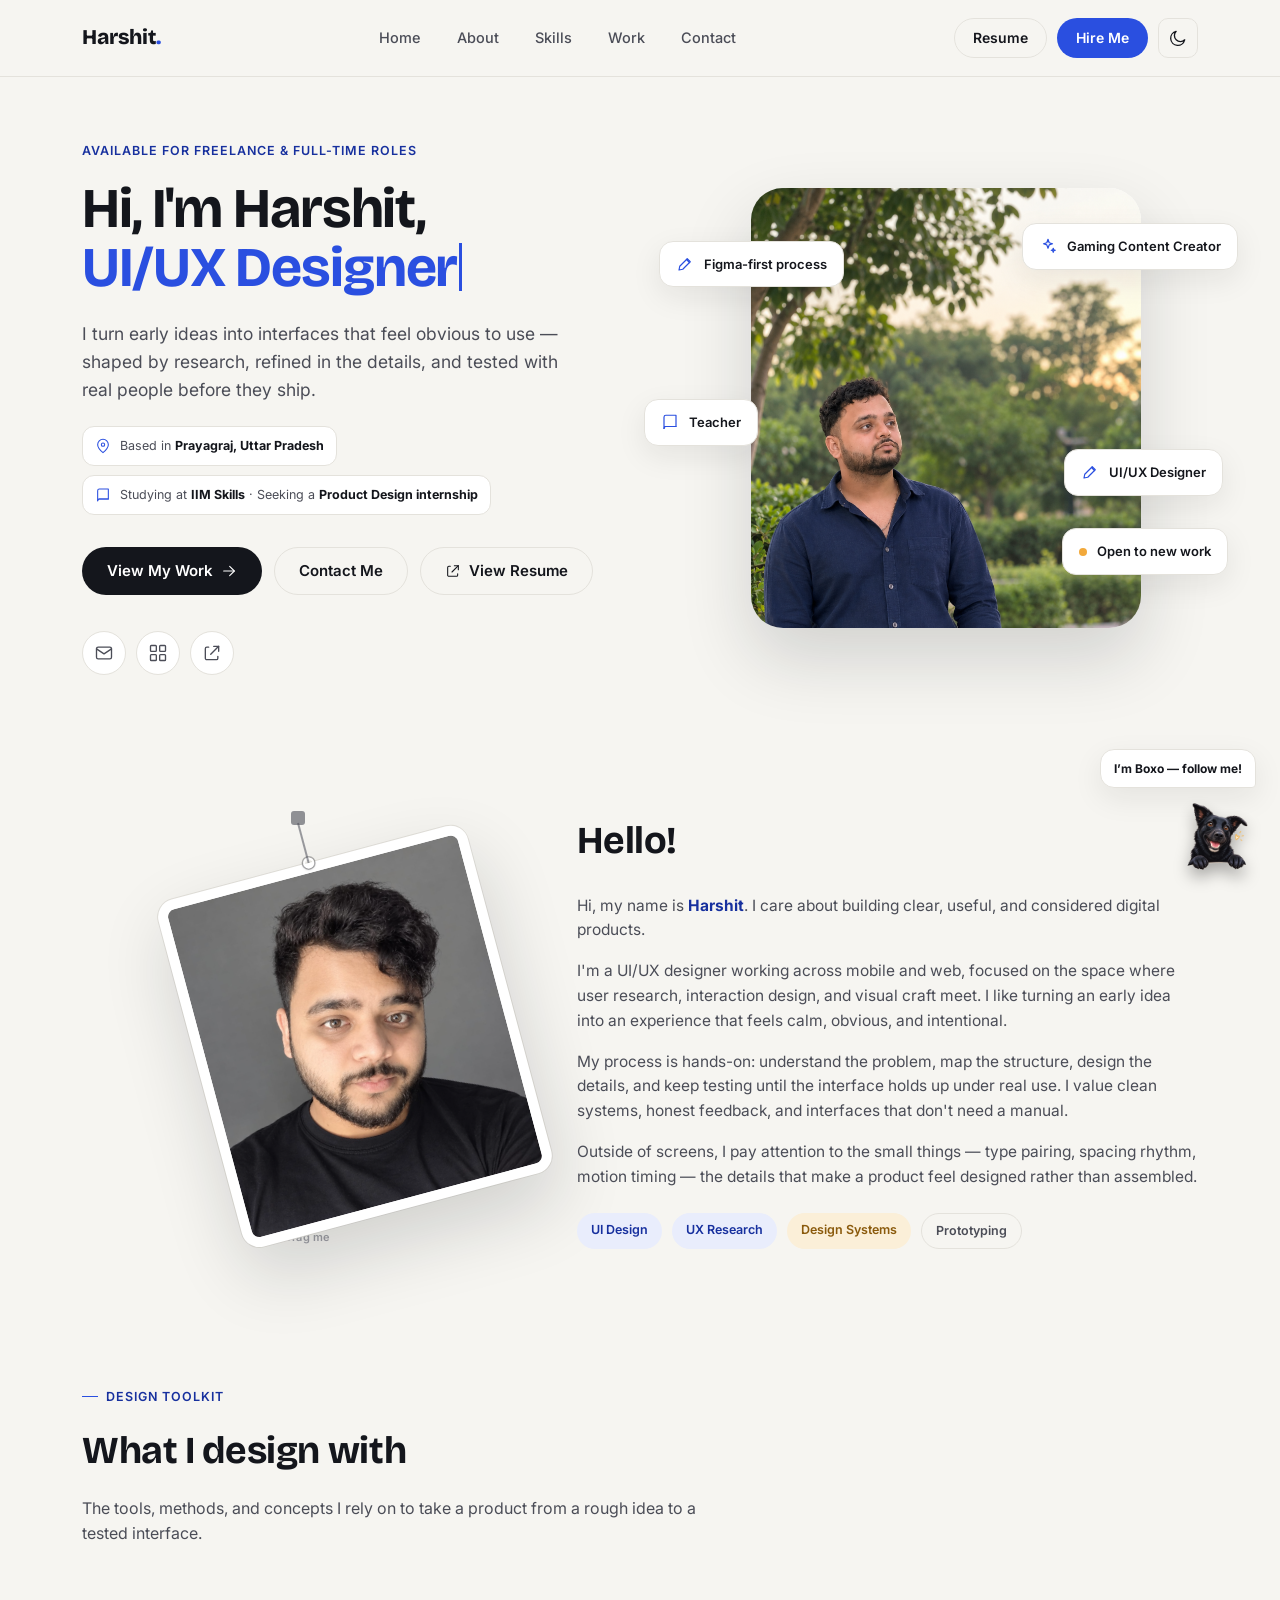
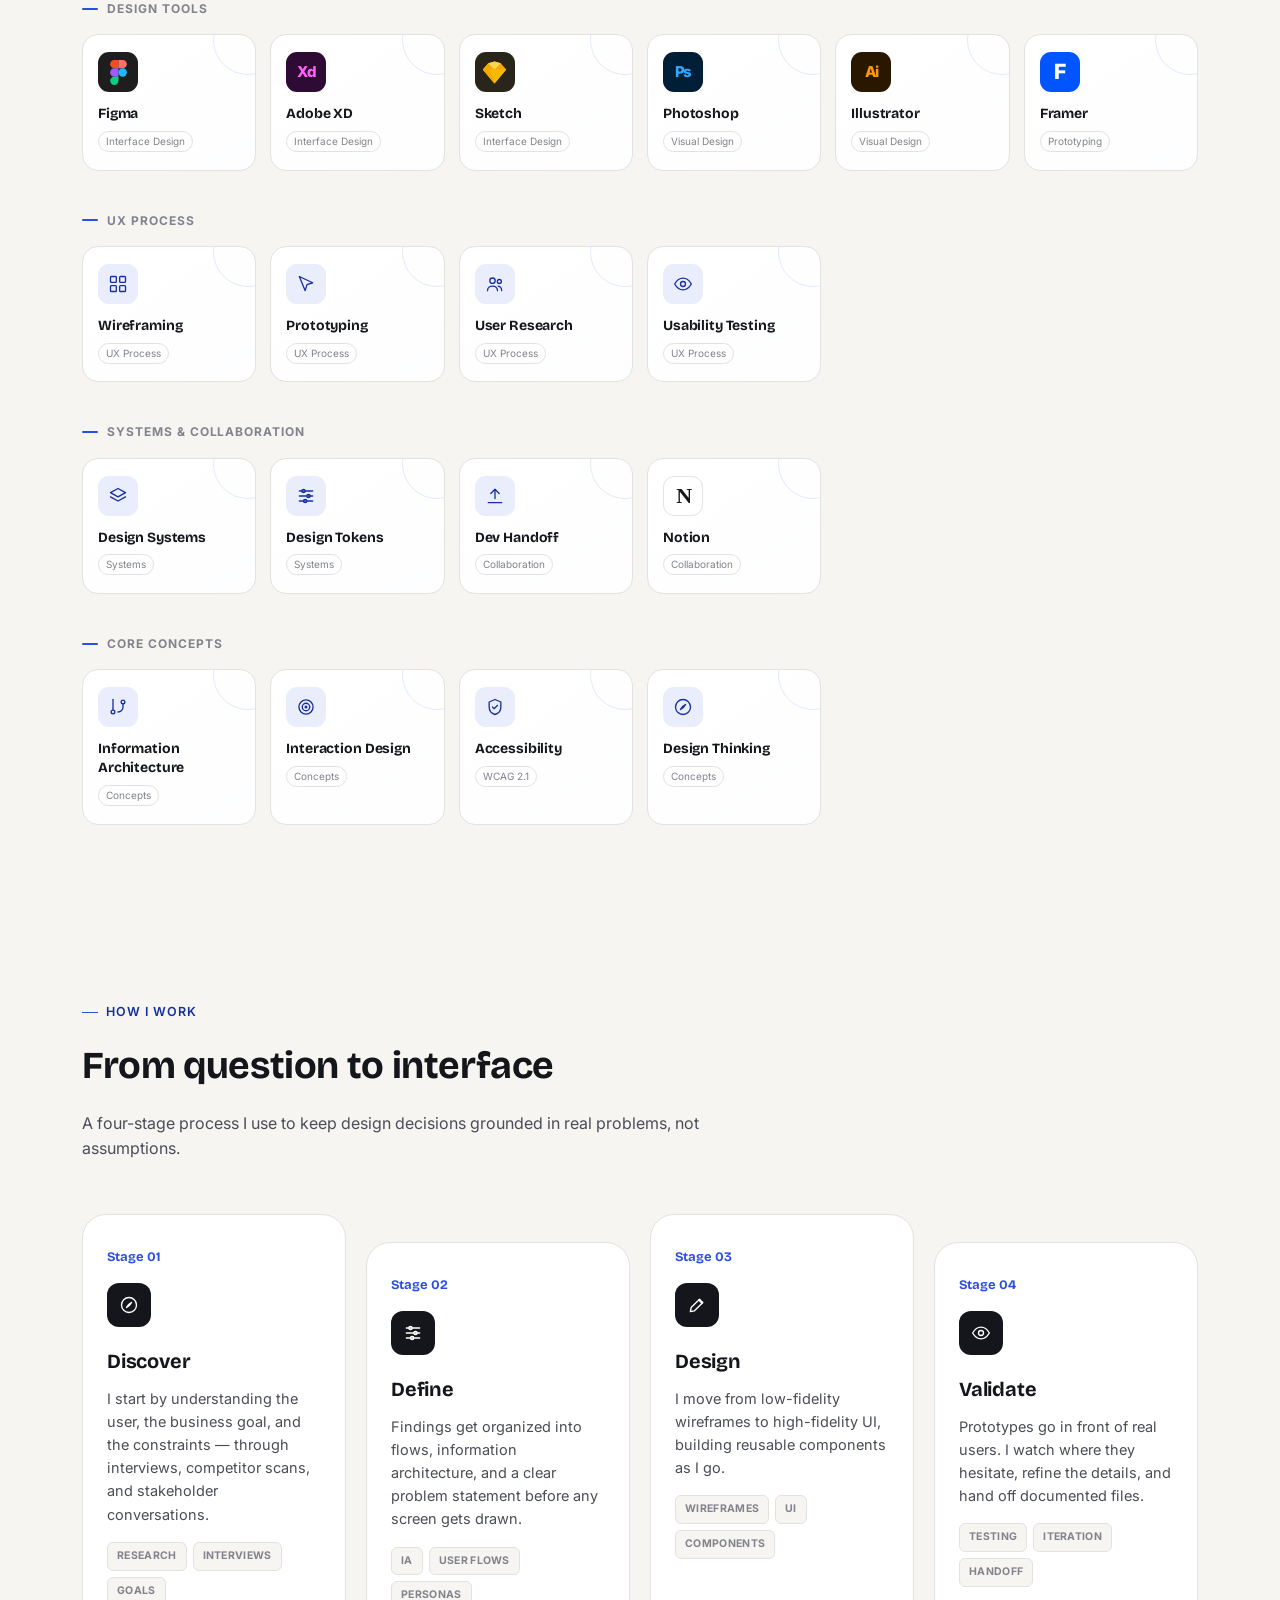
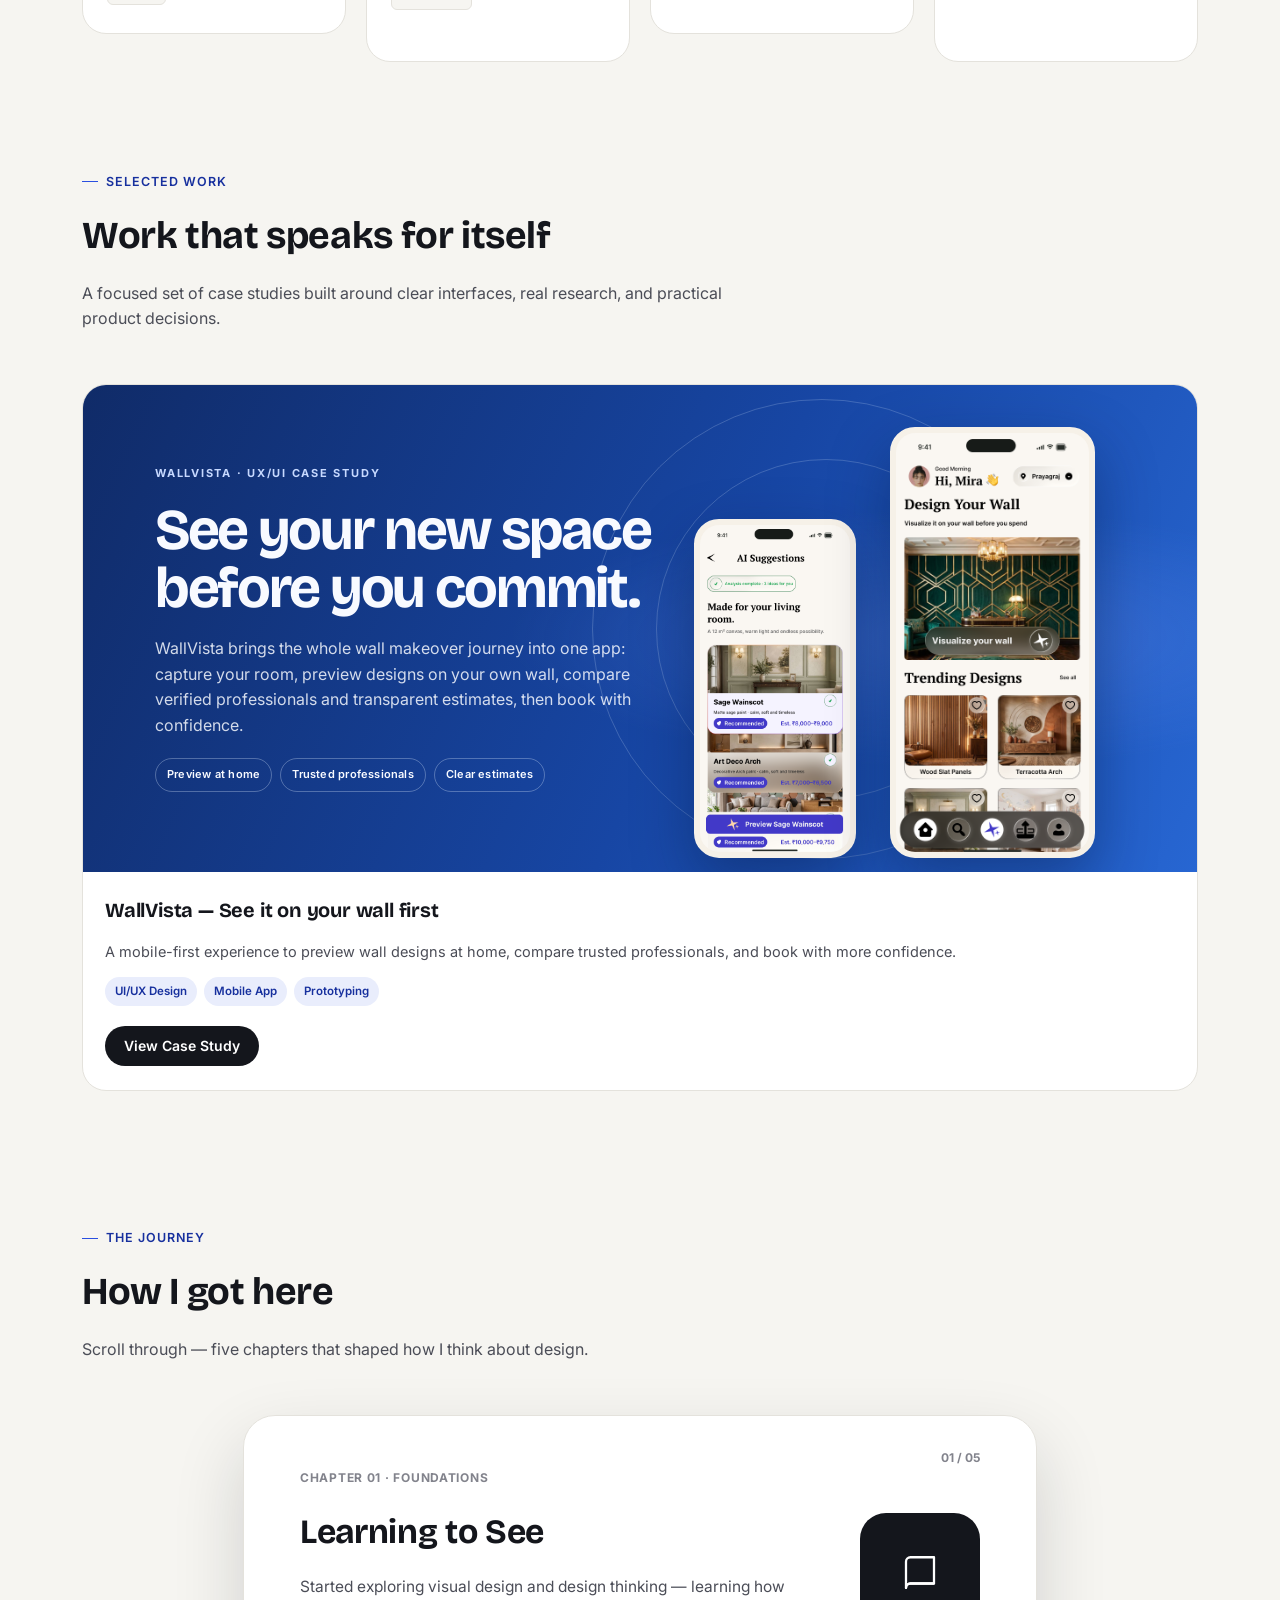
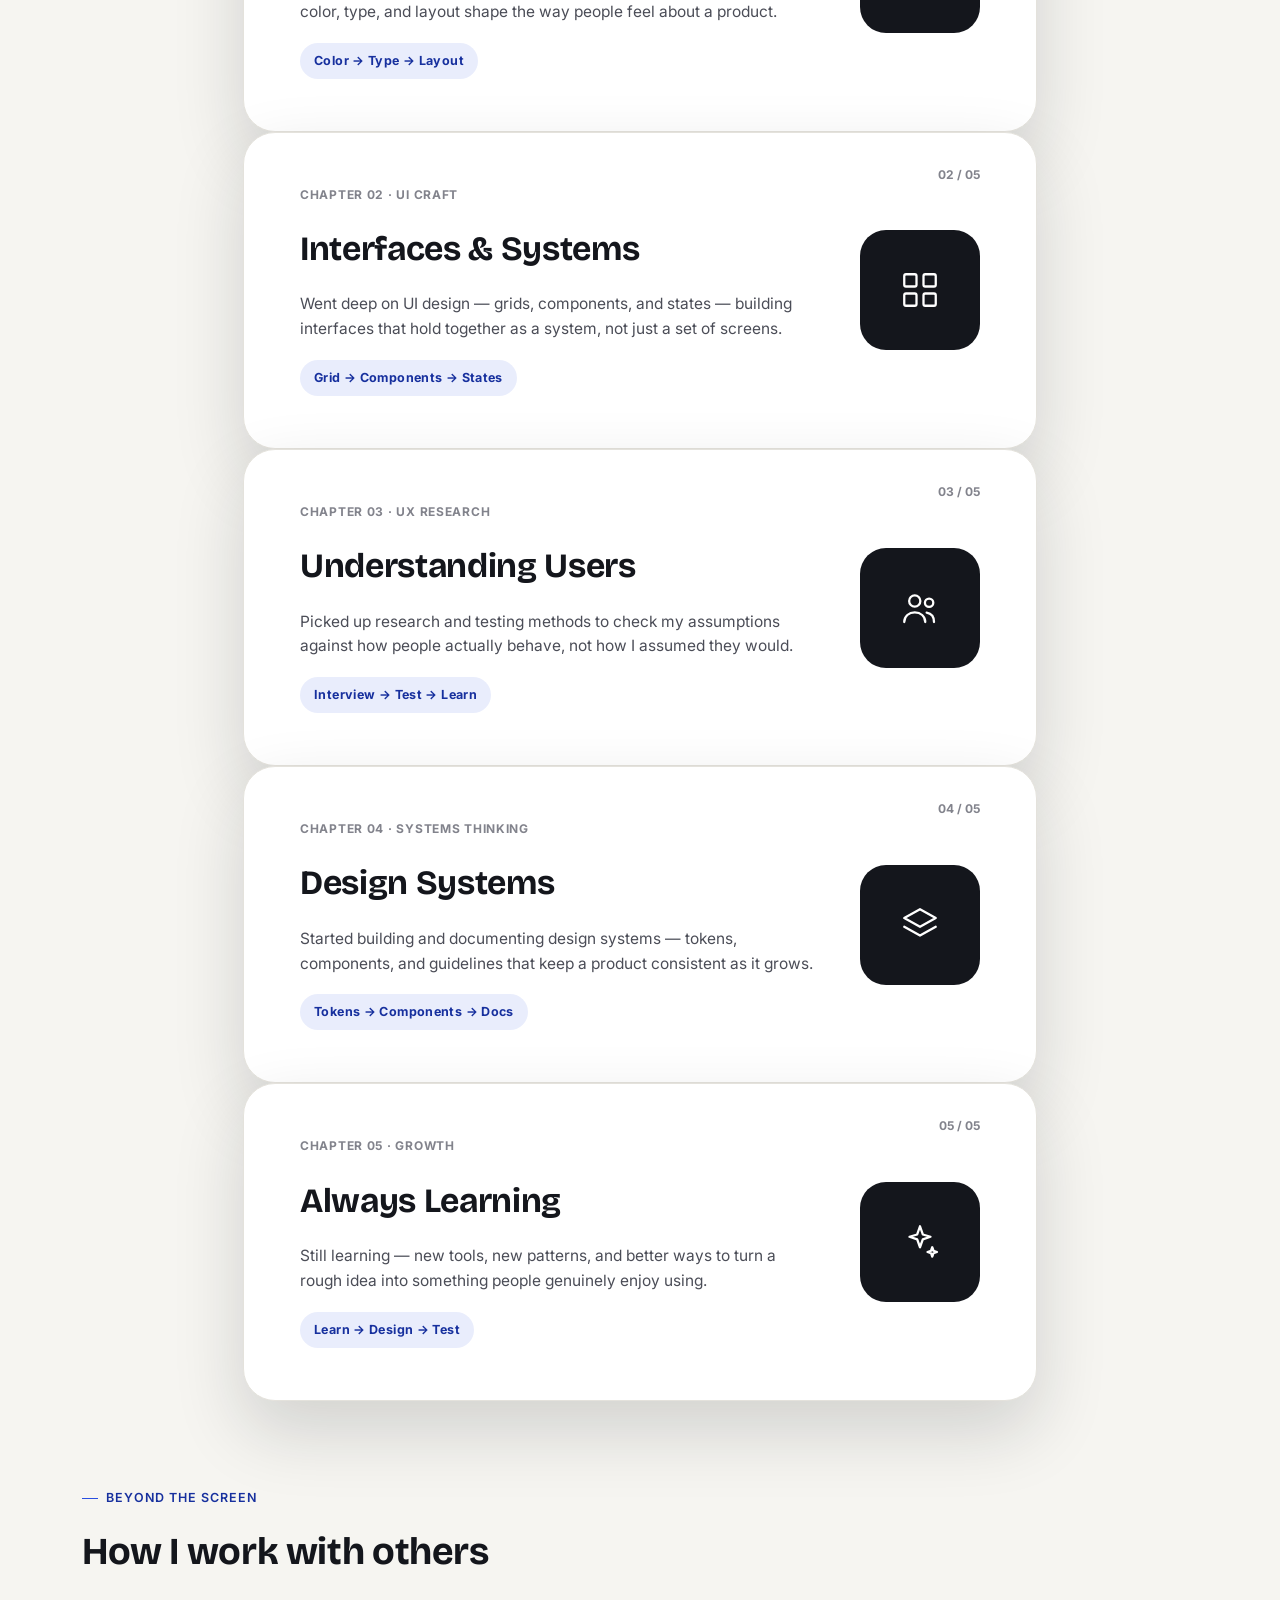
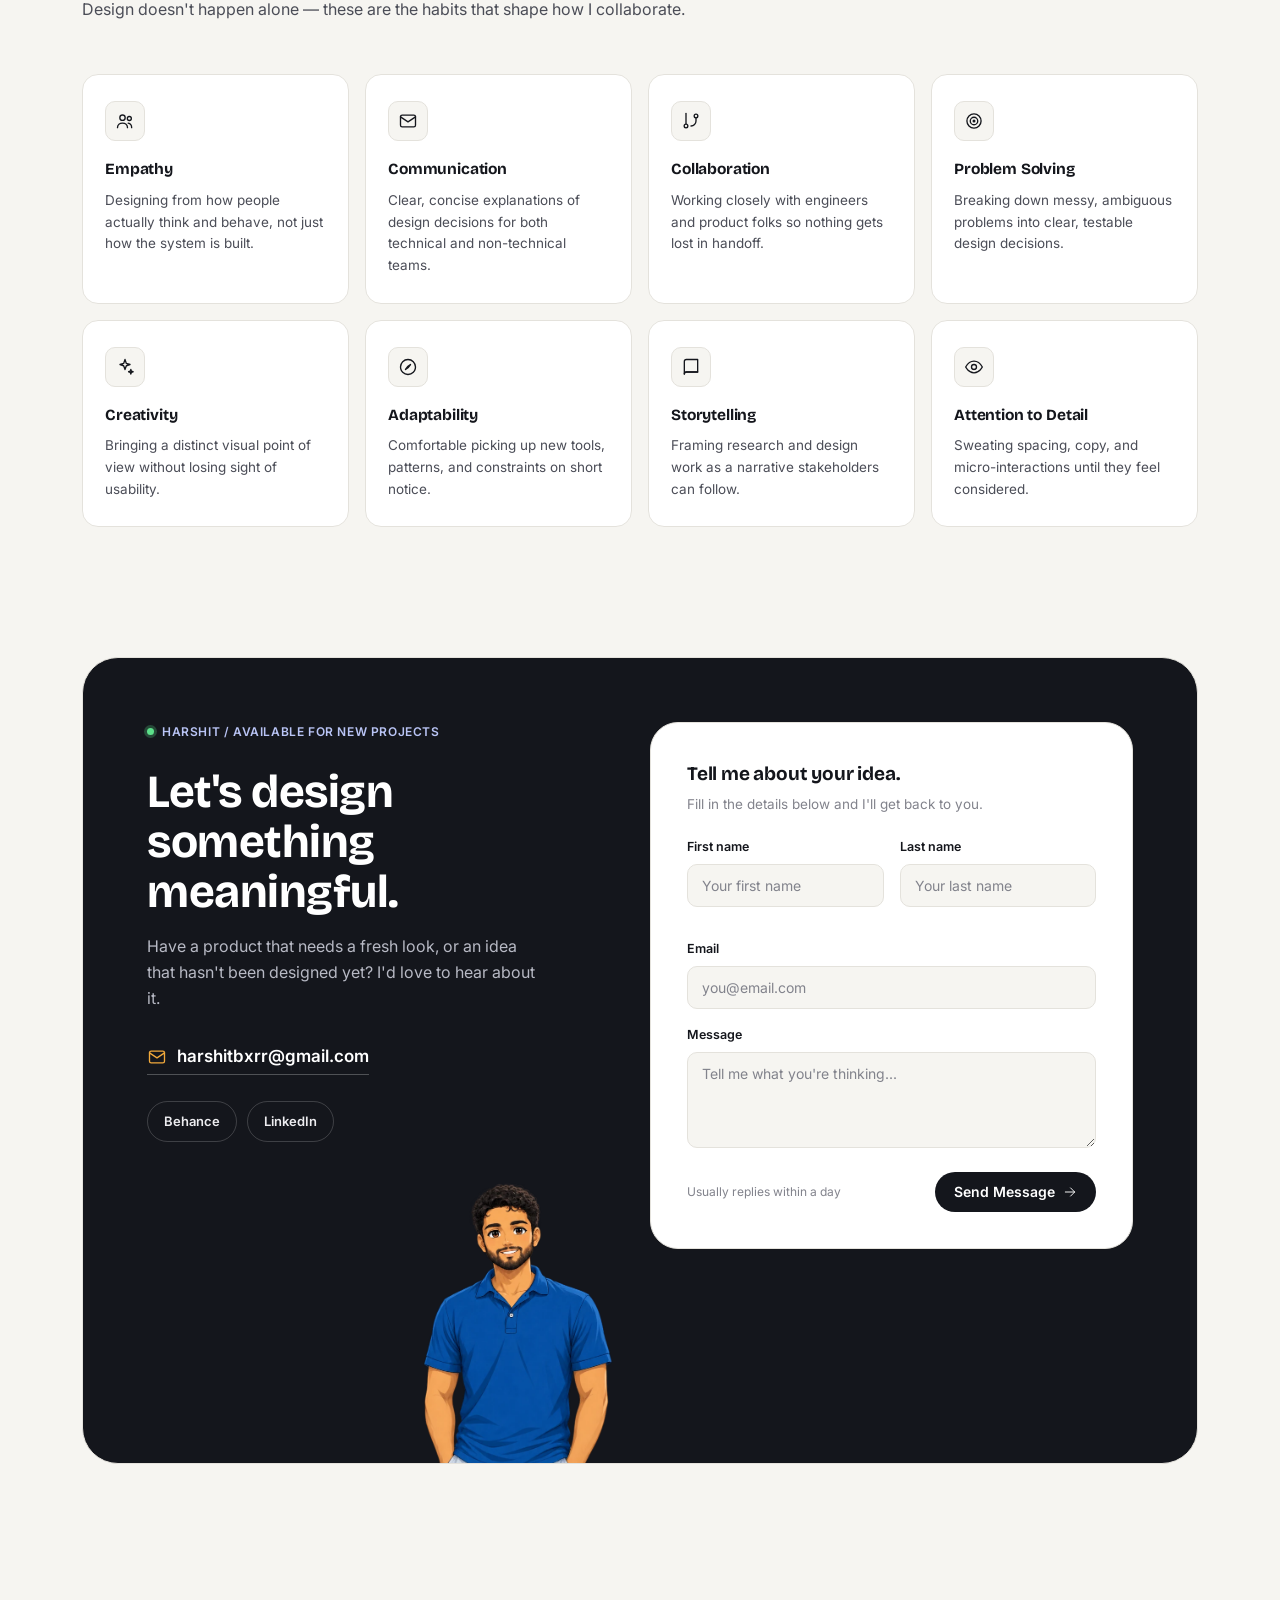
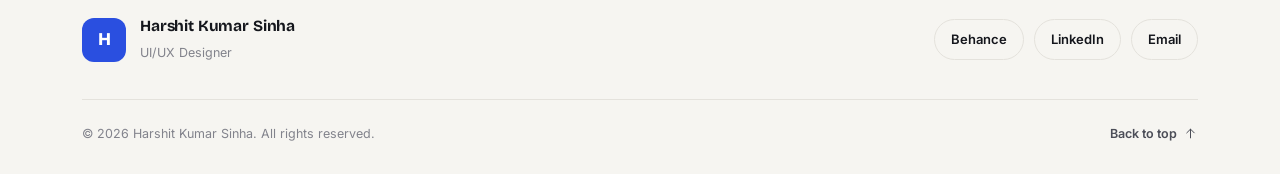
==== index.html @ d827d683 "Remove portfolio 2026 meta bar from hero section" ====
<!DOCTYPE html>
<html lang="en">
<head>
<meta charset="UTF-8">
<meta name="viewport" content="width=device-width, initial-scale=1.0">
<title>Harshit Kumar Sinha — UI/UX Designer</title>
<meta name="description" content="Portfolio of Harshit Kumar Sinha, UI/UX Designer — product design, design systems, and research-driven interfaces.">
<link rel="icon" href="data:image/svg+xml,%3Csvg xmlns='http://www.w3.org/2000/svg' viewBox='0 0 32 32'%3E%3Crect width='32' height='32' rx='8' fill='%232A4FE0'/%3E%3Ctext x='16' y='22' font-family='Arial' font-size='18' font-weight='700' fill='white' text-anchor='middle'%3EH%3C/text%3E%3C/svg%3E">
<link rel="preconnect" href="https://fonts.googleapis.com">
<link rel="preconnect" href="https://fonts.gstatic.com" crossorigin>
<link href="https://fonts.googleapis.com/css2?family=Bricolage+Grotesque:opsz,wght@12..96,400;12..96,500;12..96,600;12..96,700;12..96,800&family=Inter:wght@400;500;600;700&display=swap" rel="stylesheet">
<style>
  :root{
    --ink:#14161C;
    --ink-soft:#4B4D57;
    --muted:#82838C;
    --paper:#F6F5F1;
    --surface:#FFFFFF;
    --line:#E4E2DC;
    --accent:#2A4FE0;
    --accent-deep:#17309E;
    --accent-text:#17309E;
    --accent-soft:#E9EDFC;
    --warm:#F2A93B;
    --warm-soft:#FBEFD8;
    --warm-text:#8A5A0C;
    --onyx:#14161C;
    --onyx-contrast:#FFFFFF;
    --panel-fixed:#14161C;
    --nav-bg:rgba(246,245,241,.86);
    --r-sm:10px;
    --r-md:16px;
    --r-lg:24px;
    --r-xl:32px;
    --shadow-sm:0 1px 2px rgba(20,22,28,.05), 0 1px 1px rgba(20,22,28,.04);
    --shadow-md:0 10px 30px rgba(20,22,28,.08);
    --shadow-lg:0 30px 70px rgba(20,22,28,.16);
    --maxw:1180px;
    --ease:cubic-bezier(.22,.8,.32,1);
    color-scheme:light;
  }

  html[data-theme="dark"]{
    --ink:#F1F1F4;
    --ink-soft:#C6C7D1;
    --muted:#93949E;
    --paper:#0F1013;
    --surface:#1B1C22;
    --line:#2C2D35;
    --accent:#4E72F0;
    --accent-deep:#3350C8;
    --accent-text:#9FB2FF;
    --accent-soft:#1C2340;
    --warm:#F5B94A;
    --warm-soft:#332711;
    --warm-text:#F2C77E;
    --onyx:#F1F1F4;
    --onyx-contrast:#14161C;
    --nav-bg:rgba(15,16,19,.82);
    --shadow-sm:0 1px 2px rgba(0,0,0,.4);
    --shadow-md:0 10px 30px rgba(0,0,0,.45);
    --shadow-lg:0 30px 70px rgba(0,0,0,.55);
    color-scheme:dark;
  }
  html{ transition:background .3s ease; }
  body{ transition:background .3s ease, color .3s ease; }

  *,*::before,*::after{ box-sizing:border-box; }
  html{ scroll-behavior:smooth; }
  body{
    margin:0;
    background:var(--paper);
    color:var(--ink);
    font-family:'Inter',-apple-system,BlinkMacSystemFont,sans-serif;
    font-size:16px;
    line-height:1.6;
    -webkit-font-smoothing:antialiased;
  }
  img{ max-width:100%; display:block; }
  a{ color:inherit; text-decoration:none; }
  ul{ margin:0; padding:0; list-style:none; }
  h1,h2,h3,h4{ margin:0; font-family:'Bricolage Grotesque',sans-serif; font-weight:700; letter-spacing:-0.01em; }
  p{ margin:0; }
  button{ font-family:inherit; cursor:pointer; }
  section{ position:relative; }
  .wrap{ max-width:var(--maxw); margin:0 auto; padding:0 32px; }

  :focus-visible{ outline:2.5px solid var(--accent); outline-offset:3px; border-radius:4px; }

  .icon{ width:20px; height:20px; stroke:currentColor; fill:none; stroke-width:1.6; stroke-linecap:round; stroke-linejoin:round; display:block; }

  /* ---------- reveal-on-scroll (single consistent motion language) ---------- */
  [data-reveal]{ opacity:0; transform:translateY(16px); transition:opacity .7s var(--ease), transform .7s var(--ease); }
  [data-reveal][style*="--reveal-delay"]{ transition-delay:var(--reveal-delay); }
  [data-reveal].is-visible{ opacity:1; transform:translateY(0); }
  @media (prefers-reduced-motion: reduce){
    html{ scroll-behavior:auto; }
    [data-reveal]{ opacity:1; transform:none; transition:none; }
    *{ animation-duration:0.001ms !important; transition-duration:0.001ms !important; }
  }

  /* ---------- buttons ---------- */
  .btn{
    display:inline-flex; align-items:center; justify-content:center; gap:8px;
    height:48px; padding:0 24px; border-radius:100px;
    font-weight:600; font-size:15px; border:1px solid transparent;
    transition:transform .25s var(--ease), box-shadow .25s var(--ease), background .25s var(--ease), border-color .25s var(--ease);
    white-space:nowrap;
  }
  .btn:active{ transform:scale(.97); }
  .btn-primary{ background:var(--onyx); color:var(--onyx-contrast); }
  .btn-primary:hover{ background:var(--accent-deep); color:#fff; box-shadow:var(--shadow-md); }
  .btn-accent{ background:var(--accent); color:#fff; }
  .btn-accent:hover{ background:var(--accent-deep); color:#fff; box-shadow:0 10px 24px rgba(42,79,224,.35); }
  .btn-ghost{ background:transparent; border-color:var(--line); color:var(--ink); }
  .btn-ghost:hover{ border-color:var(--ink); }
  .btn-sm{ height:40px; padding:0 18px; font-size:14px; }
  .btn-block{ width:100%; }

  .kicker{ display:inline-flex; align-items:center; gap:8px; font-size:12.5px; font-weight:600; letter-spacing:.08em; text-transform:uppercase; color:var(--accent-text); }
  .kicker::before{ content:""; width:16px; height:1px; background:var(--accent); }

  /* ================= THEME TOGGLE ================= */
  .theme-toggle{
    width:40px; height:40px; display:flex; align-items:center; justify-content:center;
    background:none; border:1px solid var(--line); border-radius:10px; color:var(--ink);
    transition:border-color .2s var(--ease), color .2s var(--ease), transform .3s var(--ease);
  }
  .theme-toggle:hover{ border-color:var(--accent); color:var(--accent); }
  .theme-toggle svg{ transition:transform .35s var(--ease); }
  .theme-toggle:active svg{ transform:rotate(20deg) scale(.9); }

  /* ================= NAV ================= */
  header.nav{
    position:sticky; top:0; z-index:100;
    background:var(--nav-bg); backdrop-filter:blur(10px);
    border-bottom:1px solid var(--line);
    transition:background .3s ease, border-color .3s ease;
  }
  .nav-inner{ max-width:var(--maxw); margin:0 auto; padding:0 32px; height:76px; display:flex; align-items:center; justify-content:space-between; }
  .logo{ font-family:'Bricolage Grotesque',sans-serif; font-weight:800; font-size:21px; }
  .logo span{ color:var(--accent); }
  .nav-links{ display:flex; align-items:center; gap:36px; }
  .nav-links a{ font-size:14.5px; font-weight:500; color:var(--ink-soft); transition:color .2s var(--ease); position:relative; }
  .nav-links a:hover{ color:var(--ink); }
  .nav-cta{ display:flex; align-items:center; gap:10px; }
  .nav-toggle{ display:none; width:40px; height:40px; align-items:center; justify-content:center; background:none; border:1px solid var(--line); border-radius:10px; color:var(--ink); }
  .mobile-panel{ display:none; }

  @media (max-width:860px){
    .nav-links{ display:none; }
    .nav-toggle{ display:flex; }
    .nav-cta .btn-ghost{ display:none; }
    .mobile-panel{
      display:block; position:fixed; inset:76px 0 0 0; background:var(--paper); z-index:99;
      transform:translateY(-8px); opacity:0; pointer-events:none; transition:all .25s var(--ease);
      overflow:auto;
    }
    .mobile-panel.open{ transform:translateY(0); opacity:1; pointer-events:auto; }
    .mobile-panel ul{ padding:24px 32px; display:flex; flex-direction:column; gap:4px; }
    .mobile-panel a{ display:block; padding:16px 4px; font-size:20px; font-weight:600; border-bottom:1px solid var(--line); }
  }
  @media (max-width:400px){
    .nav-cta{ gap:6px; }
    .nav-cta .btn-accent{ padding:0 14px; font-size:13px; }
  }

  /* ================= PRELOADER ================= */
  #preloader{
    position:fixed; inset:0; z-index:1000; background:var(--paper);
    display:flex; align-items:center; justify-content:center; flex-direction:column; gap:18px;
    transition:opacity .55s var(--ease), visibility .55s var(--ease);
  }
  #preloader.hide{ opacity:0; visibility:hidden; pointer-events:none; }
  .pre-kicker{ font-size:12px; font-weight:600; letter-spacing:.28em; text-transform:uppercase; color:var(--accent-text); display:flex; align-items:center; gap:12px; opacity:0; animation:preIn .5s var(--ease) .1s forwards; }
  .pre-kicker::before, .pre-kicker::after{ content:""; width:22px; height:1px; background:var(--line); }
  .pre-word{ font-family:'Bricolage Grotesque',sans-serif; font-weight:800; font-size:44px; letter-spacing:-0.02em; color:var(--ink); opacity:0; transform:translateY(10px) scale(.97); animation:preIn .55s var(--ease) .28s forwards; }
  .pre-word span{ color:var(--accent); }
  .pre-bar{ width:160px; height:2px; background:var(--line); border-radius:2px; overflow:hidden; opacity:0; animation:preIn .4s var(--ease) .55s forwards; }
  .pre-bar i{ display:block; height:100%; width:0%; background:var(--accent); animation:preFill 1s var(--ease) .6s forwards; }
  @keyframes preIn{ to{ opacity:1; transform:none; } }
  @keyframes preFill{ to{ width:100%; } }
  @media (prefers-reduced-motion: reduce){
    #preloader{ display:none; }
  }

  /* ---------- hero load-in stagger (separate from scroll-reveal; fires once on page load) ---------- */
  .hero-eyebrow, .hero h1, .hero-sub, .hero-facts, .hero-actions, .hero-links{
    opacity:0; transform:translateY(14px); transition:opacity .65s var(--ease), transform .65s var(--ease);
  }
  body.loaded .hero-eyebrow{ opacity:1; transform:none; transition-delay:.05s; }
  body.loaded .hero h1{ opacity:1; transform:none; transition-delay:.14s; }
  body.loaded .hero-sub{ opacity:1; transform:none; transition-delay:.26s; }
  body.loaded .hero-facts{ opacity:1; transform:none; transition-delay:.34s; }
  body.loaded .hero-actions{ opacity:1; transform:none; transition-delay:.42s; }
  body.loaded .hero-links{ opacity:1; transform:none; transition-delay:.52s; }

  /* ================= HERO ================= */
  .hero{ padding:64px 0 96px; overflow:hidden; }
  .hero-meta{ display:flex; justify-content:space-between; font-size:12px; font-weight:600; letter-spacing:.08em; text-transform:uppercase; color:var(--muted); margin-bottom:56px; }
  .hero-grid{ display:grid; grid-template-columns:1.05fr .95fr; gap:56px; align-items:center; }
  .hero-eyebrow{ font-size:12.5px; font-weight:600; letter-spacing:.08em; text-transform:uppercase; color:var(--accent-text); margin-bottom:18px; display:block; }
  .hero h1{ font-size:56px; line-height:1.06; letter-spacing:-0.02em; }
  .hero h1 .role{ color:var(--accent); white-space:nowrap; }
  .caret{ display:inline-block; width:3px; height:.85em; background:var(--accent); margin-left:2px; vertical-align:-0.08em; animation:blink 1s step-end infinite; }
  @keyframes blink{ 50%{ opacity:0; } }
  .hero-sub{ margin-top:22px; max-width:46ch; font-size:17.5px; color:var(--ink-soft); }
  .hero-facts{ display:flex; flex-wrap:wrap; gap:9px; margin-top:22px; }
  .hero-fact{ display:inline-flex; align-items:center; gap:9px; min-height:40px; padding:8px 12px; border:1px solid var(--line); border-radius:12px; background:var(--surface); color:var(--ink-soft); font-size:12.5px; line-height:1.4; }
  .hero-fact .icon{ width:16px; height:16px; flex:0 0 auto; color:var(--accent); }
  .hero-fact strong{ color:var(--ink); font-weight:700; }
  .hero-actions{ display:flex; flex-wrap:wrap; gap:12px; margin-top:32px; }
  .hero-links{ display:flex; align-items:center; gap:10px; margin-top:36px; }
  .hero-links a{
    width:44px; height:44px; border-radius:50%; border:1px solid var(--line); background:var(--surface);
    display:flex; align-items:center; justify-content:center; color:var(--ink-soft);
    transition:all .2s var(--ease);
  }
  .hero-links a:hover{ border-color:var(--accent); color:var(--accent); transform:translateY(-2px); }

  .hero-visual{ position:relative; display:flex; justify-content:center; }
  .hero-portrait{ width:min(100%,390px); height:440px; border-radius:var(--r-xl); overflow:hidden; background:var(--surface); box-shadow:var(--shadow-lg); }
  .hero-portrait img{ width:100%; height:100%; object-fit:cover; object-position:center 24%; }
  .badge-float{
    position:absolute; z-index:2; display:flex; align-items:center; gap:10px;
    padding:12px 16px; border:1px solid var(--line); border-radius:14px;
    background:var(--surface); box-shadow:var(--shadow-md); font-size:13px; font-weight:600;
    animation:badge-float 5s ease-in-out infinite;
  }
  .badge-float .icon{ width:18px; height:18px; color:var(--accent); }
  .badge-1{ top:12%; left:-7%; }
  .badge-2{ right:-6%; bottom:12%; }
  .badge-3{ top:8%; right:-8%; animation-delay:-1.1s; }
  .badge-4{ top:48%; left:-10%; animation-delay:-2.2s; }
  .badge-5{ right:-5%; bottom:30%; animation-delay:-3.3s; }
  @keyframes badge-float{ 0%,100%{ transform:translateY(0); } 50%{ transform:translateY(-7px); } }
  .dot-warm{ width:8px; height:8px; border-radius:50%; background:var(--warm); }
  @media (prefers-reduced-motion: reduce){ .badge-float{ animation:none; } }

  @media (max-width:980px){
    .hero-grid{ grid-template-columns:1fr; gap:34px; }
    .hero h1{ font-size:42px; }
    .hero-visual{ order:-1; }
    .hero-portrait{ width:min(100%,320px); height:360px; }
    .badge-float{ display:none; }
  }
  @media (max-width:520px){
    .wrap{ padding:0 20px; }
    .hero h1{ font-size:34px; }
    .hero-meta{ display:none; }
  }

  /* ================= ABOUT ================= */
  .about{ padding:40px 0 110px; }
  .about-grid{ display:grid; grid-template-columns:.82fr 1.18fr; gap:64px; align-items:start; }
  .frame-wrap{ display:flex; flex-direction:column; align-items:center; position:relative; }
  .frame-clip{ width:14px; height:14px; border-radius:3px; background:var(--ink-soft); opacity:.6; margin-bottom:-2px; position:relative; z-index:4; }
  /* The rope's top edge sits fixed at the clip (normal flex flow); it only ever
     rotates + scales from that fixed top point, so it never detaches — it stretches instead.
     z-index keeps it painting above the frame even when the frame swings over it. */
  .frame-hang{
    width:2px; height:34px; background:var(--ink-soft); opacity:.55; margin:0 auto;
    transform-origin:50% 0%; transition:transform .3s var(--ease);
    position:relative; z-index:3;
  }
  .frame-hang.is-dragging{ transition:none; }
  .frame{
    width:100%; max-width:320px; border-radius:18px; overflow:hidden; background:var(--surface);
    border:10px solid #fff; box-shadow:var(--shadow-lg), 0 0 0 1px var(--line);
    cursor:grab; user-select:none; -webkit-user-drag:none; touch-action:none;
    transform-origin:50% 0%; transition:transform .3s var(--ease);
    position:relative; z-index:1;
  }
  .frame.is-dragging{ transition:none; }
  .frame:active{ cursor:grabbing; }
  .frame img{ width:100%; aspect-ratio:620/700; object-fit:cover; object-position:center 12%; pointer-events:none; -webkit-user-drag:none; }
  /* A small visible eyelet exactly where the rope ties on. Positioned independently
     (not nested in .frame) and driven by the identical JS math as the rope, so it is
     mathematically guaranteed to coincide with the rope's end — no CSS-inherited
     transform-origin guessing involved. */
  .frame-eyelet{
    position:absolute; top:12px; left:50%; transform:translate(-50%, -50%);
    width:11px; height:11px; border-radius:50%;
    border:2px solid rgba(255,255,255,.95);
    box-shadow:0 0 0 1.5px rgba(20,22,28,.3), 0 1px 3px rgba(0,0,0,.25);
    z-index:2; pointer-events:none; transition:transform .3s var(--ease);
  }
  .frame-eyelet.is-dragging{ transition:none; }
  .frame-hint{
    text-align:center; font-size:11px; font-weight:600; color:var(--muted); margin-top:14px;
    letter-spacing:.02em; opacity:.75; display:flex; align-items:center; justify-content:center; gap:6px;
  }
  .frame-hint .icon{ width:13px; height:13px; }
  .about h2{ font-size:38px; margin-bottom:22px; }
  .about-lede{ font-size:19px; color:var(--ink); margin-bottom:18px; }
  .about-lede b{ color:var(--accent-text); }
  .about p{ color:var(--ink-soft); margin-bottom:16px; font-size:15.5px; max-width:62ch; }
  .about-tags{ display:flex; flex-wrap:wrap; gap:10px; margin-top:24px; }
  .tag{ font-size:12.5px; font-weight:600; padding:7px 14px; border-radius:100px; background:var(--accent-soft); color:var(--accent-text); }
  .tag.alt{ background:var(--warm-soft); color:var(--warm-text); }
  .tag.line{ background:transparent; border:1px solid var(--line); color:var(--ink-soft); }

  @media (prefers-reduced-motion: reduce){
    .frame-hang, .frame, .frame-eyelet{ transition:none !important; }
  }

  @media (max-width:900px){
    .about-grid{ grid-template-columns:1fr; }
    .frame-wrap{ order:-1; }
    .about h2{ font-size:32px; }
  }

  /* ================= SECTION HEADS ================= */
  .section-head{ max-width:640px; margin-bottom:52px; }
  .section-head h2{ font-size:38px; margin-top:14px; }
  .section-head p{ margin-top:14px; color:var(--ink-soft); font-size:16px; }
  @media (max-width:600px){ .section-head h2{ font-size:29px; } }

  /* ================= SKILLS / TOOLKIT ================= */
  .skills{ padding:20px 0 110px; }
  .skill-cat{ margin-bottom:40px; }
  .skill-cat-label{ display:flex; align-items:center; gap:9px; font-size:12px; font-weight:700; color:var(--muted); text-transform:uppercase; letter-spacing:.08em; margin-bottom:16px; }
  .skill-cat-label::before{ content:""; width:16px; height:2px; border-radius:2px; background:var(--accent); }
  .skill-grid{ display:grid; grid-template-columns:repeat(6,1fr); gap:14px; }
  .skill-card{
    min-height:132px; position:relative; overflow:hidden;
    background:var(--surface);
    background:linear-gradient(145deg,var(--surface),color-mix(in srgb,var(--surface) 92%,var(--accent-soft)));
    border:1px solid var(--line); border-radius:var(--r-md);
    padding:17px 15px; text-align:left; transition:transform .25s var(--ease), border-color .25s var(--ease), box-shadow .25s var(--ease);
  }
  .skill-card::after{ content:""; width:70px; height:70px; position:absolute; right:-28px; top:-30px; border:1px solid color-mix(in srgb,var(--accent) 12%,transparent); border-radius:50%; pointer-events:none; }
  .skill-card:hover{ transform:translateY(-4px); border-color:var(--accent); box-shadow:var(--shadow-md); }
  .skill-card .icon-badge{
    width:40px; height:40px; border-radius:11px; background:var(--accent-soft); color:var(--accent-text);
    display:flex; align-items:center; justify-content:center; margin-bottom:13px;
    transition:transform .25s var(--ease);
  }
  .skill-card:hover .icon-badge{ transform:scale(1.06) rotate(-3deg); }
  .skill-card h4{ font-size:14px; font-weight:700; line-height:1.35; }
  .skill-card > span{ display:inline-block; font-size:10px; color:var(--muted); margin-top:7px; padding:3px 7px; border:1px solid var(--line); border-radius:999px; line-height:1.3; }
  .skill-card .tool-logo{ width:40px; height:40px; margin-bottom:13px; display:grid; place-items:center; border-radius:11px; font-family:'Inter',sans-serif; font-size:15px; font-weight:800; letter-spacing:-.08em; }
  .tool-logo svg{ width:25px; height:25px; display:block; }
  .tool-figma{ background:#1e1e1e; }
  .tool-xd{ color:#ff61f6; background:#2d0b35; }
  .tool-sketch{ color:#f6a900; background:#29251b; }
  .tool-photoshop{ color:#31a8ff; background:#001e36; }
  .tool-illustrator{ color:#ff9a00; background:#2a1700; }
  .tool-framer{ color:#fff; background:#0055ff; font-size:21px !important; }
  .tool-notion{ color:#171717; background:#fff; border:1px solid #e4e4e4; font-family:Georgia,serif !important; font-size:22px !important; letter-spacing:-.12em !important; }

  @media (max-width:980px){ .skill-grid{ grid-template-columns:repeat(4,1fr); } }
  @media (max-width:700px){ .skill-grid{ grid-template-columns:repeat(3,1fr); } }
  @media (max-width:460px){ .skill-grid{ grid-template-columns:repeat(2,minmax(0,1fr)); gap:10px; } .skill-card{ min-height:126px; padding:15px 12px; } .skill-card h4{ font-size:13px; } }

  /* ================= PROCESS ================= */
  .process{ padding:20px 0 110px; }
  .process-line{ position:relative; height:1px; background:var(--line); margin:0 0 -1px; display:none; }
  .process-grid{ display:grid; grid-template-columns:repeat(4,1fr); gap:20px; }
  .process-card{
    background:var(--surface); border:1px solid var(--line); border-radius:var(--r-lg); padding:28px 24px;
    position:relative;
  }
  .process-card:nth-child(2){ transform:translateY(28px); }
  .process-card:nth-child(4){ transform:translateY(28px); }
  .process-num{ font-family:'Bricolage Grotesque'; font-size:13px; font-weight:700; color:var(--accent); }
  .process-icon{ width:44px; height:44px; border-radius:12px; background:var(--onyx); color:var(--onyx-contrast); display:flex; align-items:center; justify-content:center; margin:14px 0 18px; }
  .process-card h3{ font-size:20px; margin-bottom:10px; }
  .process-card p{ color:var(--ink-soft); font-size:14.5px; margin-bottom:16px; }
  .process-tags{ display:flex; flex-wrap:wrap; gap:6px; }
  .process-tags span{ font-size:10.5px; font-weight:700; letter-spacing:.03em; text-transform:uppercase; color:var(--muted); background:var(--paper); border:1px solid var(--line); padding:5px 9px; border-radius:6px; }

  @media (max-width:980px){
    .process-grid{ grid-template-columns:1fr 1fr; row-gap:24px; }
    .process-card:nth-child(2), .process-card:nth-child(4){ transform:none; }
  }
  @media (max-width:600px){ .process-grid{ grid-template-columns:1fr; } }

  /* ================= WORK / PROJECTS ================= */
  .work{ padding:20px 0 110px; }
  .work-grid{ display:grid; grid-template-columns:1fr; gap:24px; }
  .work-card{ background:var(--surface); border:1px solid var(--line); border-radius:var(--r-lg); overflow:hidden; display:flex; flex-direction:column; transition:box-shadow .3s var(--ease), transform .3s var(--ease); }
  .work-card:hover{ box-shadow:var(--shadow-lg); transform:translateY(-5px); }
  .work-thumb{ aspect-ratio:16/7; position:relative; overflow:hidden; }
  .work-thumb-tag{ position:absolute; top:14px; left:14px; background:rgba(20,22,28,.75); color:#fff; font-size:10.5px; font-weight:700; letter-spacing:.05em; text-transform:uppercase; padding:6px 11px; border-radius:100px; z-index:2; backdrop-filter:blur(4px); }
  .wallvista-cover{ display:flex; align-items:center; justify-content:space-between; padding:clamp(26px,6vw,72px); background:radial-gradient(ellipse at 78% 52%,rgba(118,157,255,.28),transparent 36%),linear-gradient(115deg,#102b68 0%,#1746a4 55%,#2766d2 100%); color:#f8faff; }
  .wallvista-cover::before,.wallvista-cover::after{ content:""; position:absolute; border:1px solid rgba(226,237,255,.2); border-radius:50%; pointer-events:none; }
  .wallvista-cover::before{ width:460px; height:460px; right:13%; top:50%; transform:translateY(-50%); }
  .wallvista-cover::after{ width:340px; height:340px; right:18%; top:50%; transform:translateY(-50%); }
  .wallvista-cover-copy{ position:relative; z-index:1; max-width:54%; }
  .wallvista-cover-brand{ display:block; margin-bottom:18px; color:#c7d9ff; font-size:11px; font-weight:700; letter-spacing:.16em; text-transform:uppercase; }
  .wallvista-cover-title{ display:block; max-width:560px; font-family:'Bricolage Grotesque',sans-serif; font-size:clamp(32px,4.5vw,58px); font-weight:700; line-height:1.02; letter-spacing:-.04em; }
  .wallvista-cover-caption{ display:block; max-width:570px; margin-top:18px; color:rgba(248,250,255,.84); font-size:clamp(13px,1.25vw,16px); line-height:1.6; }
  .wallvista-cover-points{ display:flex; flex-wrap:wrap; gap:8px; margin-top:20px; }
  .wallvista-cover-points span{ padding:7px 11px; border:1px solid rgba(226,237,255,.3); border-radius:100px; color:#f8faff; font-size:11px; font-weight:600; letter-spacing:.02em; }
  .wallvista-devices{ position:absolute; z-index:1; top:50%; right:clamp(28px,8vw,120px); width:36%; height:94%; transform:translateY(-50%); }
  .wallvista-device{ position:absolute; bottom:0; width:auto; height:88%; max-width:68%; object-fit:contain; border:6px solid #f6f1e8; border-radius:25px; background:#f6f1e8; box-shadow:0 24px 60px rgba(5,22,62,.4); }
  .wallvista-device-main{ z-index:2; right:0; height:94%; transform:rotate(3deg); }
  .wallvista-device-secondary{ z-index:1; left:0; height:74%; transform:rotate(-8deg); }
  .work-body{ padding:22px 22px 24px; display:flex; flex-direction:column; gap:14px; flex:1; }
  .work-body h3{ font-size:20px; }
  .work-body p{ color:var(--ink-soft); font-size:14.5px; }
  .work-stack{ display:flex; flex-wrap:wrap; gap:7px; }
  .work-stack span{ font-size:11.5px; font-weight:600; color:var(--accent-text); background:var(--accent-soft); padding:5px 10px; border-radius:100px; }
  .work-note{ display:flex; gap:9px; align-items:flex-start; background:var(--paper); border-left:3px solid var(--warm); border-radius:8px; padding:10px 12px; font-size:12.5px; color:var(--ink-soft); }
  .work-note .icon{ width:15px; height:15px; color:var(--warm); flex-shrink:0; margin-top:1px; }
  .work-actions{ margin-top:auto; display:flex; gap:10px; padding-top:6px; }

  @media (max-width:700px){
    .work-thumb{ aspect-ratio:4/3; }
    .wallvista-cover{ aspect-ratio:3/4; }
    .wallvista-cover{ padding:28px 22px; align-items:flex-start; }
    .wallvista-cover-copy{ max-width:70%; padding-top:10px; }
    .wallvista-cover-brand{ font-size:8px; margin-bottom:12px; letter-spacing:.12em; }
    .wallvista-cover-title{ font-size:clamp(25px,7vw,38px); }
    .wallvista-cover-caption{ max-width:260px; margin-top:12px; font-size:11px; line-height:1.45; }
    .wallvista-cover-points{ max-width:210px; gap:5px; margin-top:13px; }
    .wallvista-cover-points span{ padding:5px 8px; font-size:9px; }
    .wallvista-cover::before{ width:260px; height:260px; right:-15%; }
    .wallvista-cover::after{ width:190px; height:190px; right:-4%; }
    .wallvista-devices{ top:auto; right:4%; bottom:3%; width:48%; height:48%; transform:none; }
    .wallvista-device{ border-width:4px; border-radius:16px; }
    .wallvista-device-main{ height:94%; }
    .wallvista-device-secondary{ height:72%; }
  }

  /* ---- abstract thumbnail mockups (svg, no stock photos) ---- */
  .mock{ width:100%; height:100%; }

  /* ================= JOURNEY (sticky stack) ================= */
  .journey{ padding:20px 0 60px; }
  .journey-track{ margin-top:20px; }
  .journey-item{ min-height:34vh; display:flex; align-items:flex-start; }
  .journey-card{
    position:sticky; top:98px; width:100%; background:var(--surface); border:1px solid var(--line);
    border-radius:var(--r-xl); box-shadow:var(--shadow-lg); padding:52px 56px;
    display:grid; grid-template-columns:1fr auto; gap:40px; align-items:center;
  }
  .journey-num{ font-family:'Bricolage Grotesque'; font-size:15px; font-weight:700; color:var(--accent); margin-bottom:6px; }
  .journey-chapter{ font-size:12px; font-weight:700; letter-spacing:.06em; text-transform:uppercase; color:var(--muted); margin-bottom:18px; }
  .journey-card h3{ font-size:34px; margin-bottom:16px; }
  .journey-card p{ color:var(--ink-soft); font-size:15.5px; max-width:52ch; margin-bottom:18px; }
  .journey-flow{ font-size:12.5px; font-weight:700; letter-spacing:.03em; color:var(--accent-text); background:var(--accent-soft); display:inline-flex; padding:8px 14px; border-radius:100px; }
  .journey-side{ width:120px; height:120px; border-radius:26px; background:var(--onyx); color:var(--onyx-contrast); display:flex; align-items:center; justify-content:center; }
  .journey-side .icon{ width:42px; height:42px; stroke-width:1.3; }
  .journey-progress{ position:absolute; top:32px; right:56px; font-size:12px; font-weight:700; color:var(--muted); }

  @media (max-width:760px){
    .journey-card{ grid-template-columns:1fr; padding:34px 26px; gap:20px; }
    .journey-side{ width:64px; height:64px; border-radius:16px; order:-1; }
    .journey-side .icon{ width:26px; height:26px; }
    .journey-card h3{ font-size:26px; }
    .journey-item{ min-height:32vh; }
  }

  /* ================= STRENGTHS ================= */
  .strengths{ padding:20px 0 110px; }
  .str-grid{ display:grid; grid-template-columns:repeat(4,1fr); gap:16px; }
  .str-card{ background:var(--surface); border:1px solid var(--line); border-radius:var(--r-md); padding:26px 22px; transition:border-color .25s var(--ease), transform .25s var(--ease); }
  .str-card:hover{ border-color:var(--accent); transform:translateY(-3px); }
  .str-card .icon-badge{ width:40px; height:40px; border-radius:10px; background:var(--paper); border:1px solid var(--line); color:var(--ink); display:flex; align-items:center; justify-content:center; margin-bottom:16px; transition:all .25s var(--ease); }
  .str-card:hover .icon-badge{ background:var(--accent); border-color:var(--accent); color:#fff; }
  .str-card h4{ font-size:15.5px; margin-bottom:8px; }
  .str-card p{ font-size:13.5px; color:var(--ink-soft); }

  @media (max-width:900px){ .str-grid{ grid-template-columns:repeat(2,1fr); } }

  /* ================= CONTACT ================= */
  .contact{ padding:20px 0 90px; overflow:hidden; }
  .contact-panel{ background:var(--panel-fixed); border:1px solid var(--line); border-radius:36px; padding:64px 0 0; position:relative; overflow:hidden; }
  .contact-grid{ display:grid; grid-template-columns:1fr 1fr; gap:20px; padding:0 64px; position:relative; z-index:2; align-items:start; }
  .contact-left{ padding-bottom:0; display:flex; flex-direction:column; }
  .contact-avail{ display:inline-flex; align-items:center; gap:8px; font-size:12px; font-weight:600; letter-spacing:.05em; text-transform:uppercase; color:#B9C4F5; margin-bottom:26px; }
  .contact-avail i{ width:7px; height:7px; border-radius:50%; background:#5CE08A; display:inline-block; box-shadow:0 0 0 3px rgba(92,224,138,.25); }
  .contact h2{ color:#fff; font-size:46px; line-height:1.08; max-width:11ch; }
  .contact-sub{ color:#B7B9C4; font-size:16px; margin-top:18px; max-width:40ch; }
  .contact-email{ display:inline-flex; align-items:center; gap:10px; color:#fff; font-size:17px; font-weight:600; margin-top:32px; padding-bottom:4px; border-bottom:1px solid rgba(255,255,255,.25); width:fit-content; }
  .contact-email .icon{ color:var(--warm); }
  .contact-social{ display:flex; gap:10px; margin-top:26px; }
  .contact-social a{ font-size:13px; font-weight:600; color:#EDEDF0; border:1px solid rgba(255,255,255,.18); padding:9px 16px; border-radius:100px; transition:all .2s var(--ease); }
  .contact-social a:hover{ background:#fff; color:#14161C; }
  .contact-figure{ align-self:flex-end; margin-top:28px; width:56%; max-width:220px; aspect-ratio:3/4; overflow:hidden; border-radius:20px 20px 0 0; position:relative; z-index:1; }
  .contact-figure img{ width:100%; height:100%; object-fit:cover; object-position:center top; }

  .contact-form{ background:var(--surface); border:1px solid var(--line); border-radius:28px; padding:36px; align-self:start; margin:0; }
  .contact-form h3{ font-size:19px; margin-bottom:4px; color:var(--ink); }
  .contact-form > p{ font-size:13.5px; color:var(--muted); margin-bottom:22px; }
  .form-row{ display:grid; grid-template-columns:1fr 1fr; gap:16px; margin-bottom:16px; }
  .field label{ display:block; font-size:12.5px; font-weight:600; margin-bottom:7px; color:var(--ink); }
  .field input, .field textarea{
    width:100%; border:1px solid var(--line); border-radius:10px; padding:12px 14px; font-family:inherit; font-size:14px;
    background:var(--paper); color:var(--ink); transition:border-color .2s var(--ease), background .2s var(--ease);
  }
  .field input::placeholder, .field textarea::placeholder{ color:var(--muted); }
  .field input:focus, .field textarea:focus{ outline:none; border-color:var(--accent); background:var(--surface); }
  .field{ margin-bottom:16px; }
  .field textarea{ min-height:96px; resize:vertical; }
  .form-foot{ display:flex; align-items:center; justify-content:space-between; margin-top:6px; }
  .form-foot small{ font-size:12px; color:var(--muted); }

  @media (max-width:900px){
    .contact-grid{ grid-template-columns:1fr; padding:0 28px; }
    .contact-panel{ padding-top:44px; border-radius:24px; }
    .contact h2{ font-size:34px; max-width:none; }
    .contact-figure{ display:none; }
    .contact-form{ margin:28px 0 0; border-radius:20px; }
    .form-row{ grid-template-columns:1fr; }
  }

  /* ================= FOOTER ================= */
  footer{ padding:60px 0 30px; }
  .footer-top{ display:flex; justify-content:space-between; align-items:center; padding-bottom:34px; border-bottom:1px solid var(--line); flex-wrap:wrap; gap:20px; }
  .footer-brand{ display:flex; align-items:center; gap:14px; }
  .footer-mark{ width:44px; height:44px; border-radius:12px; background:var(--accent); color:#fff; display:flex; align-items:center; justify-content:center; font-family:'Bricolage Grotesque'; font-weight:800; font-size:18px; }
  .footer-brand h4{ font-size:15.5px; }
  .footer-brand span{ font-size:12.5px; color:var(--muted); }
  .footer-links{ display:flex; gap:10px; }
  .footer-links a{ font-size:13px; font-weight:600; border:1px solid var(--line); padding:9px 16px; border-radius:100px; transition:all .2s var(--ease); }
  .footer-links a:hover{ border-color:var(--accent); color:var(--accent); }
  .footer-bottom{ display:flex; justify-content:space-between; align-items:center; padding-top:24px; flex-wrap:wrap; gap:12px; }
  .footer-bottom small{ color:var(--muted); font-size:12.5px; }
  .back-top{ display:inline-flex; align-items:center; gap:6px; font-size:12.5px; font-weight:600; color:var(--ink-soft); }
  .back-top .icon{ width:15px; height:15px; }

  /* ================= PORTFOLIO MASCOT ================= */
  .mascot-widget{ position:fixed; right:24px; bottom:var(--mascot-safe-bottom,24px); z-index:120; display:flex; flex-direction:column; align-items:flex-end; gap:12px; }
  .mascot-launcher{ position:relative; width:76px; height:76px; display:grid; place-items:center; padding:0; border:0; border-radius:0; background:transparent; cursor:pointer; transition:transform .2s var(--ease),filter .2s var(--ease); }
  .mascot-launcher:hover{ transform:translateY(-4px) rotate(-3deg); }
  .mascot-launcher:active{ transform:scale(.95); }
  .mascot-figure{ width:100%; height:100%; display:block; animation:mascot-bob 3.4s ease-in-out infinite; }
  .mascot-figure img{ width:100%; height:100%; object-fit:contain; filter:drop-shadow(0 8px 8px rgba(0,0,0,.32)); }
  .mascot-nudge{ max-width:185px; padding:9px 13px; border:1px solid var(--line); border-radius:14px 14px 4px 14px; background:var(--surface); color:var(--ink); box-shadow:var(--shadow-md); font-size:12px; font-weight:700; }
  .mascot-widget.is-open .mascot-nudge{ display:none; }
  .mascot-panel{ width:min(350px,calc(100vw - 32px)); padding:18px; border:1px solid var(--line); border-radius:22px; background:var(--surface); color:var(--ink); box-shadow:0 20px 60px rgba(20,22,28,.22); animation:mascot-panel-in .22s var(--ease) both; }
  .mascot-panel[hidden]{ display:none; }
  .mascot-panel-head{ display:flex; align-items:center; gap:11px; padding-bottom:15px; border-bottom:1px solid var(--line); }
  .mascot-mini{ width:43px; height:43px; flex:0 0 auto; overflow:hidden; border-radius:14px; background:var(--accent-soft); }
  .mascot-mini img{ width:100%; height:100%; object-fit:contain; }
  .mascot-identity{ flex:1; min-width:0; }
  .mascot-identity strong,.mascot-identity span{ display:block; }
  .mascot-identity strong{ font-family:'Bricolage Grotesque',sans-serif; font-size:15px; }
  .mascot-identity span{ color:var(--muted); font-size:11px; }
  .mascot-close{ width:34px; height:34px; display:grid; place-items:center; padding:0; border:1px solid var(--line); border-radius:10px; background:var(--paper); color:var(--ink-soft); }
  .mascot-close:hover{ border-color:var(--accent); color:var(--accent); }
  .mascot-close .icon{ width:17px; height:17px; }
  .mascot-message{ margin:15px 0 16px; padding:13px 14px; border-radius:4px 15px 15px 15px; background:var(--paper); color:var(--ink-soft); font-size:13px; line-height:1.6; }
  .mascot-prompt{ margin:0 0 9px; color:var(--muted); font-size:10px; font-weight:700; letter-spacing:.08em; text-transform:uppercase; }
  .mascot-actions{ display:grid; grid-template-columns:1fr 1fr; gap:8px; }
  .mascot-actions a{ min-height:44px; display:flex; align-items:center; justify-content:space-between; gap:6px; padding:9px 10px; border:1px solid var(--line); border-radius:12px; background:var(--surface); font-size:11px; font-weight:700; transition:border-color .18s var(--ease),background .18s var(--ease),transform .18s var(--ease); }
  .mascot-actions a:hover{ transform:translateY(-2px); border-color:var(--accent); background:var(--accent-soft); }
  .mascot-actions a .icon{ width:15px; height:15px; flex:0 0 auto; color:var(--accent); }
  .mascot-footnote{ margin:13px 0 0; color:var(--muted); font-size:10px; text-align:center; }
  @keyframes mascot-bob{ 0%,100%{ transform:translateY(0) rotate(0); } 50%{ transform:translateY(-3px) rotate(2deg); } }
  @keyframes mascot-panel-in{ from{ opacity:0; transform:translateY(9px) scale(.98); } to{ opacity:1; transform:translateY(0) scale(1); } }
  @media (max-width:600px){
    .mascot-widget{ right:16px; bottom:16px; gap:10px; }
    .mascot-launcher{ width:66px; height:66px; }
    .mascot-figure{ width:60px; height:60px; }
    .mascot-panel{ padding:15px; }
  }
  @media (prefers-reduced-motion:reduce){
    .mascot-figure{ animation:none; }
    .mascot-panel{ animation:none; }
  }

  @media (max-width:600px){
    .wrap{ padding:0 20px; }
    .contact-grid{ padding:0 20px; }
    .footer-top, .footer-bottom{ flex-direction:column; align-items:flex-start; }
  }
  .str-grid{ grid-template-columns:repeat(4,minmax(0,1fr)); }
  .contact-grid{ grid-template-columns:repeat(2,minmax(0,1fr)); }
  .contact-grid > *{ min-width:0; }
  .contact-form{ width:100%; min-width:0; }
  .field{ min-width:0; }
  .field input, .field textarea{ min-width:0; }
  @media (max-width:900px){
    .str-grid{ grid-template-columns:repeat(2,minmax(0,1fr)); }
    .contact-grid{ grid-template-columns:minmax(0,1fr); }
  }
  @media (max-width:600px){
    .hero h1 .role{ white-space:normal; }
    .str-card{ min-width:0; padding:20px 16px; }
    .contact-grid{ padding:0 16px; }
    .contact-form{ padding:20px 16px; }
    .contact-email{ max-width:100%; font-size:clamp(14px,4.7vw,16px); overflow-wrap:anywhere; }
    .footer-links{ flex-wrap:wrap; }
    .form-foot{ flex-wrap:wrap; gap:12px; }
  }
</style>
</head>
<body>

<!-- ICON SPRITE -->
<svg width="0" height="0" style="position:absolute" aria-hidden="true">
<defs>
  <symbol id="i-pen" viewBox="0 0 24 24"><path d="M4 20l5-1L19 9l-4-4L5 15l-1 5z"/><path d="M14 6l4 4"/></symbol>
  <symbol id="i-layers" viewBox="0 0 24 24"><polygon points="12 3 21 8 12 13 3 8"/><polyline points="3 13 12 18 21 13"/></symbol>
  <symbol id="i-eye" viewBox="0 0 24 24"><path d="M2 12s4-7 10-7 10 7 10 7-4 7-10 7-10-7-10-7z"/><circle cx="12" cy="12" r="3"/></symbol>
  <symbol id="i-grid" viewBox="0 0 24 24"><rect x="3" y="3" width="7" height="7" rx="1"/><rect x="14" y="3" width="7" height="7" rx="1"/><rect x="3" y="14" width="7" height="7" rx="1"/><rect x="14" y="14" width="7" height="7" rx="1"/></symbol>
  <symbol id="i-cursor" viewBox="0 0 24 24"><path d="M4 3l7 17 2.2-7.2L20 10.5 4 3z"/></symbol>
  <symbol id="i-users" viewBox="0 0 24 24"><circle cx="9" cy="8" r="3.2"/><path d="M3 20c0-3.3 2.7-5.5 6-5.5s6 2.2 6 5.5"/><circle cx="17.2" cy="9" r="2.4"/><path d="M15.8 14.6c2.4.4 4.2 2.2 4.2 5.4"/></symbol>
  <symbol id="i-shield" viewBox="0 0 24 24"><path d="M12 3l7 3v6c0 5-3.5 8-7 9-3.5-1-7-4-7-9V6l7-3z"/><path d="M9 12l2 2 4-4"/></symbol>
  <symbol id="i-compass" viewBox="0 0 24 24"><circle cx="12" cy="12" r="9"/><polygon points="15 9 12.5 12.5 9 15 11.5 11.5"/></symbol>
  <symbol id="i-map-pin" viewBox="0 0 24 24"><path d="M20 10c0 5-8 12-8 12S4 15 4 10a8 8 0 1 1 16 0Z"/><circle cx="12" cy="10" r="2.5"/></symbol>
  <symbol id="i-palette" viewBox="0 0 24 24"><path d="M12 3a9 9 0 1 0 .5 18c1 0 1.7-.8 1.7-1.7 0-.5-.2-.9-.4-1.2-.2-.3-.4-.6-.4-1 0-.7.6-1.3 1.3-1.3H17a4 4 0 0 0 4-4c0-5-4-8.8-9-8.8z"/><circle cx="7.3" cy="10.8" r="1"/><circle cx="9.8" cy="7.2" r="1"/><circle cx="14.5" cy="7.5" r="1"/><circle cx="17" cy="11" r="1"/></symbol>
  <symbol id="i-sliders" viewBox="0 0 24 24"><line x1="4" y1="6" x2="20" y2="6"/><circle cx="9" cy="6" r="2"/><line x1="4" y1="12" x2="20" y2="12"/><circle cx="15" cy="12" r="2"/><line x1="4" y1="18" x2="20" y2="18"/><circle cx="11" cy="18" r="2"/></symbol>
  <symbol id="i-book" viewBox="0 0 24 24"><path d="M4 5.5A2.5 2.5 0 0 1 6.5 3H20v15H6.5A2.5 2.5 0 0 0 4 20.5v-15z"/><path d="M4 20.5A2.5 2.5 0 0 1 6.5 18H20"/></symbol>
  <symbol id="i-target" viewBox="0 0 24 24"><circle cx="12" cy="12" r="8.5"/><circle cx="12" cy="12" r="4.5"/><circle cx="12" cy="12" r="1"/></symbol>
  <symbol id="i-sparkles" viewBox="0 0 24 24"><path d="M12 3l1.6 4.7L18 9l-4.4 1.5L12 15l-1.6-4.5L6 9l4.4-1.3L12 3z"/><path d="M19 15l.7 2 2 .7-2 .7-.7 2-.7-2-2-.7 2-.7z"/></symbol>
  <symbol id="i-branch" viewBox="0 0 24 24"><line x1="6" y1="3" x2="6" y2="15"/><circle cx="6" cy="18" r="2.2"/><circle cx="18" cy="6" r="2.2"/><path d="M18 8.2V12a6 6 0 0 1-6 6"/></symbol>
  <symbol id="i-upload" viewBox="0 0 24 24"><path d="M12 15V4"/><path d="M7 9l5-5 5 5"/><path d="M4 20h16"/></symbol>
  <symbol id="i-mail" viewBox="0 0 24 24"><rect x="3" y="5" width="18" height="14" rx="2"/><path d="M3 7l9 6 9-6"/></symbol>
  <symbol id="i-external" viewBox="0 0 24 24"><path d="M14 4h6v6"/><path d="M20 4L10.5 13.5"/><path d="M8 5H5.8A1.8 1.8 0 0 0 4 6.8v11.4A1.8 1.8 0 0 0 5.8 20h11.4A1.8 1.8 0 0 0 19 18.2V16"/></symbol>
  <symbol id="i-arrow-r" viewBox="0 0 24 24"><line x1="4" y1="12" x2="20" y2="12"/><polyline points="13 5 20 12 13 19"/></symbol>
  <symbol id="i-menu" viewBox="0 0 24 24"><line x1="4" y1="7" x2="20" y2="7"/><line x1="4" y1="12" x2="20" y2="12"/><line x1="4" y1="17" x2="20" y2="17"/></symbol>
  <symbol id="i-close" viewBox="0 0 24 24"><line x1="5" y1="5" x2="19" y2="19"/><line x1="19" y1="5" x2="5" y2="19"/></symbol>
  <symbol id="i-arrow-up" viewBox="0 0 24 24"><line x1="12" y1="19" x2="12" y2="5"/><polyline points="6 11 12 5 18 11"/></symbol>
  <symbol id="i-bulb" viewBox="0 0 24 24"><path d="M9 18h6"/><path d="M10 21h4"/><path d="M12 3a6 6 0 0 0-3 11.2c.6.4 1 1.1 1 1.9V17h4v-.9c0-.8.4-1.5 1-1.9A6 6 0 0 0 12 3z"/></symbol>
  <symbol id="i-plus" viewBox="0 0 24 24"><line x1="12" y1="5" x2="12" y2="19"/><line x1="5" y1="12" x2="19" y2="12"/></symbol>
  <symbol id="i-sun" viewBox="0 0 24 24"><circle cx="12" cy="12" r="4.3"/><line x1="12" y1="2.5" x2="12" y2="5"/><line x1="12" y1="19" x2="12" y2="21.5"/><line x1="4.2" y1="4.2" x2="6" y2="6"/><line x1="18" y1="18" x2="19.8" y2="19.8"/><line x1="2.5" y1="12" x2="5" y2="12"/><line x1="19" y1="12" x2="21.5" y2="12"/><line x1="4.2" y1="19.8" x2="6" y2="18"/><line x1="18" y1="6" x2="19.8" y2="4.2"/></symbol>
  <symbol id="i-moon" viewBox="0 0 24 24"><path d="M20 14.2A8.5 8.5 0 1 1 9.8 4a7 7 0 0 0 10.2 10.2z"/></symbol>
  <symbol id="i-drag" viewBox="0 0 24 24"><path d="M12 2.5v19M2.5 12h19"/><path d="M12 2.5l-3 3M12 2.5l3 3M12 21.5l-3-3M12 21.5l3-3M2.5 12l3-3M2.5 12l3 3M21.5 12l-3-3M21.5 12l-3 3"/></symbol>
</defs>
</svg>

<div id="preloader">
  <span class="pre-kicker">Welcome</span>
  <div class="pre-word">Harshit<span>.</span></div>
  <div class="pre-bar"><i></i></div>
</div>

<header class="nav">
  <div class="nav-inner">
    <a href="#home" class="logo">Harshit<span>.</span></a>
    <nav class="nav-links">
      <a href="#home">Home</a>
      <a href="#about">About</a>
      <a href="#skills">Skills</a>
      <a href="#work">Work</a>
      <a href="#contact">Contact</a>
    </nav>
    <div class="nav-cta">
      <a href="Harshit_Kumar_Sinha_Resume_Clickable_Contacts.pdf" class="btn btn-ghost btn-sm" target="_blank" rel="noopener noreferrer">Resume</a>
      <a href="#contact" class="btn btn-accent btn-sm">Hire Me</a>
      <button class="theme-toggle" id="themeToggle" aria-label="Switch to dark mode">
        <svg class="icon"><use href="#i-moon"/></svg>
      </button>
      <button class="nav-toggle" id="navToggle" aria-label="Open menu">
        <svg class="icon"><use href="#i-menu"/></svg>
      </button>
    </div>
  </div>
</header>
<div class="mobile-panel" id="mobilePanel">
  <ul>
    <li><a href="#home">Home</a></li>
    <li><a href="#about">About</a></li>
    <li><a href="#skills">Skills</a></li>
    <li><a href="#work">Work</a></li>
    <li><a href="Harshit_Kumar_Sinha_Resume_Clickable_Contacts.pdf" target="_blank" rel="noopener noreferrer">Resume</a></li>
    <li><a href="#contact">Contact</a></li>
  </ul>
</div>

<main>

  <!-- ================= HERO ================= -->
  <section class="hero" id="home">
    <div class="wrap">
      <div class="hero-grid">
        <div>
          <span class="hero-eyebrow">Available for freelance &amp; full-time roles</span>
          <h1>Hi, I'm Harshit,<br><span class="role" id="roleText">UI/UX Designer</span><span class="caret"></span></h1>
          <p class="hero-sub">I turn early ideas into interfaces that feel obvious to use — shaped by research, refined in the details, and tested with real people before they ship.</p>
          <div class="hero-facts" aria-label="Location and current study">
            <span class="hero-fact"><svg class="icon" aria-hidden="true"><use href="#i-map-pin"/></svg><span>Based in <strong>Prayagraj, Uttar Pradesh</strong></span></span>
            <span class="hero-fact"><svg class="icon" aria-hidden="true"><use href="#i-book"/></svg><span>Studying at <strong>IIM Skills</strong> · Seeking a <strong>Product Design internship</strong></span></span>
          </div>
          <div class="hero-actions">
            <a href="#work" class="btn btn-primary">View My Work <svg class="icon" style="width:16px;height:16px"><use href="#i-arrow-r"/></svg></a>
            <a href="#contact" class="btn btn-ghost">Contact Me</a>
            <a href="Harshit_Kumar_Sinha_Resume_Clickable_Contacts.pdf" class="btn btn-ghost" target="_blank" rel="noopener noreferrer"><svg class="icon" style="width:16px;height:16px"><use href="#i-external"/></svg> View Resume</a>
          </div>
          <div class="hero-links">
            <a href="https://mail.google.com/mail/?view=cm&amp;fs=1&amp;to=harshitbxrr%40gmail.com" target="_blank" rel="noopener noreferrer" aria-label="Email"><svg class="icon"><use href="#i-mail"/></svg></a>
            <a href="#work" aria-label="Work"><svg class="icon"><use href="#i-grid"/></svg></a>
            <a href="https://www.linkedin.com/in/harshit-sinha-872bb9257?utm_source=share_via&amp;utm_content=profile&amp;utm_medium=member_android" target="_blank" rel="noopener noreferrer" aria-label="LinkedIn profile"><svg class="icon"><use href="#i-external"/></svg></a>
          </div>
        </div>
        <div class="hero-visual">
          <div class="hero-portrait">
            <img src="harshit-portrait.png" alt="Harshit standing outdoors in a garden" fetchpriority="high">
          </div>
          <div class="badge-float badge-1"><svg class="icon"><use href="#i-pen"/></svg> Figma-first process</div>
          <div class="badge-float badge-2"><span class="dot-warm"></span> Open to new work</div>
          <div class="badge-float badge-3"><svg class="icon"><use href="#i-sparkles"/></svg> Gaming Content Creator</div>
          <div class="badge-float badge-4"><svg class="icon"><use href="#i-book"/></svg> Teacher</div>
          <div class="badge-float badge-5"><svg class="icon"><use href="#i-pen"/></svg> UI/UX Designer</div>
        </div>
      </div>
    </div>
  </section>

  <!-- ================= ABOUT ================= -->
  <section class="about" id="about">
    <div class="wrap about-grid">
      <div class="frame-wrap" data-reveal>
        <div class="frame-clip"></div>
        <div class="frame-hang" id="frameHang"></div>
        <span class="frame-eyelet" id="frameEyelet"></span>
        <div class="frame" id="tiltFrame">
          <img src="harshit-about-portrait.png" alt="Harshit Kumar Sinha, UI/UX Designer">
        </div>
        <span class="frame-hint"><svg class="icon"><use href="#i-drag"/></svg> Drag me</span>
      </div>
      <div data-reveal>
        <h2>Hello!</h2>
        <p class="about-lede">Hi, my name is <b>Harshit</b>. I care about building clear, useful, and considered digital products.</p>
        <p>I'm a UI/UX designer working across mobile and web, focused on the space where user research, interaction design, and visual craft meet. I like turning an early idea into an experience that feels calm, obvious, and intentional.</p>
        <p>My process is hands-on: understand the problem, map the structure, design the details, and keep testing until the interface holds up under real use. I value clean systems, honest feedback, and interfaces that don't need a manual.</p>
        <p>Outside of screens, I pay attention to the small things — type pairing, spacing rhythm, motion timing — the details that make a product feel designed rather than assembled.</p>
        <div class="about-tags">
          <span class="tag">UI Design</span>
          <span class="tag">UX Research</span>
          <span class="tag alt">Design Systems</span>
          <span class="tag line">Prototyping</span>
        </div>
      </div>
    </div>
  </section>

  <!-- ================= SKILLS / TOOLKIT ================= -->
  <section class="skills" id="skills">
    <div class="wrap">
      <div class="section-head" data-reveal>
        <span class="kicker">Design Toolkit</span>
        <h2>What I design with</h2>
        <p>The tools, methods, and concepts I rely on to take a product from a rough idea to a tested interface.</p>
      </div>

      <div class="skill-cat" data-reveal>
        <div class="skill-cat-label">Design Tools</div>
        <div class="skill-grid">
          <div class="skill-card"><div class="tool-logo tool-figma" aria-hidden="true"><svg viewBox="0 0 38 57" fill="none"><path d="M19 0H9.5a9.5 9.5 0 0 0 0 19H19V0Z" fill="#F24E1E"/><path d="M19 0h9.5a9.5 9.5 0 0 1 0 19H19V0Z" fill="#FF7262"/><path d="M9.5 19a9.5 9.5 0 0 0 0 19H19V19H9.5Z" fill="#A259FF"/><circle cx="28.5" cy="28.5" r="9.5" fill="#1ABCFE"/><path d="M9.5 38H19v9.5a9.5 9.5 0 1 1-9.5-9.5Z" fill="#0ACF83"/></svg></div><h4>Figma</h4><span>Interface Design</span></div>
          <div class="skill-card"><div class="tool-logo tool-xd" aria-hidden="true">Xd</div><h4>Adobe XD</h4><span>Interface Design</span></div>
          <div class="skill-card"><div class="tool-logo tool-sketch" aria-hidden="true"><svg viewBox="0 0 32 32" fill="none"><path d="m8 4 8-2 8 2 7 8-15 18L1 12l7-8Z" fill="#F6A900"/><path d="m8 4 8-2 8 2-8 8L8 4Z" fill="#FFD54F"/><path d="m1 12 15 18 15-18H1Z" fill="#F9B900"/><path d="m8 4-7 8 15 18L8 4Z" fill="#F6A900"/></svg></div><h4>Sketch</h4><span>Interface Design</span></div>
          <div class="skill-card"><div class="tool-logo tool-photoshop" aria-hidden="true">Ps</div><h4>Photoshop</h4><span>Visual Design</span></div>
          <div class="skill-card"><div class="tool-logo tool-illustrator" aria-hidden="true">Ai</div><h4>Illustrator</h4><span>Visual Design</span></div>
          <div class="skill-card"><div class="tool-logo tool-framer" aria-hidden="true">F</div><h4>Framer</h4><span>Prototyping</span></div>
        </div>
      </div>

      <div class="skill-cat" data-reveal>
        <div class="skill-cat-label">UX Process</div>
        <div class="skill-grid">
          <div class="skill-card"><div class="icon-badge"><svg class="icon"><use href="#i-grid"/></svg></div><h4>Wireframing</h4><span>UX Process</span></div>
          <div class="skill-card"><div class="icon-badge"><svg class="icon"><use href="#i-cursor"/></svg></div><h4>Prototyping</h4><span>UX Process</span></div>
          <div class="skill-card"><div class="icon-badge"><svg class="icon"><use href="#i-users"/></svg></div><h4>User Research</h4><span>UX Process</span></div>
          <div class="skill-card"><div class="icon-badge"><svg class="icon"><use href="#i-eye"/></svg></div><h4>Usability Testing</h4><span>UX Process</span></div>
        </div>
      </div>

      <div class="skill-cat" data-reveal>
        <div class="skill-cat-label">Systems &amp; Collaboration</div>
        <div class="skill-grid">
          <div class="skill-card"><div class="icon-badge"><svg class="icon"><use href="#i-layers"/></svg></div><h4>Design Systems</h4><span>Systems</span></div>
          <div class="skill-card"><div class="icon-badge"><svg class="icon"><use href="#i-sliders"/></svg></div><h4>Design Tokens</h4><span>Systems</span></div>
          <div class="skill-card"><div class="icon-badge"><svg class="icon"><use href="#i-upload"/></svg></div><h4>Dev Handoff</h4><span>Collaboration</span></div>
          <div class="skill-card"><div class="tool-logo tool-notion" aria-hidden="true">N</div><h4>Notion</h4><span>Collaboration</span></div>
        </div>
      </div>

      <div class="skill-cat" data-reveal>
        <div class="skill-cat-label">Core Concepts</div>
        <div class="skill-grid">
          <div class="skill-card"><div class="icon-badge"><svg class="icon"><use href="#i-branch"/></svg></div><h4>Information Architecture</h4><span>Concepts</span></div>
          <div class="skill-card"><div class="icon-badge"><svg class="icon"><use href="#i-target"/></svg></div><h4>Interaction Design</h4><span>Concepts</span></div>
          <div class="skill-card"><div class="icon-badge"><svg class="icon"><use href="#i-shield"/></svg></div><h4>Accessibility</h4><span>WCAG 2.1</span></div>
          <div class="skill-card"><div class="icon-badge"><svg class="icon"><use href="#i-compass"/></svg></div><h4>Design Thinking</h4><span>Concepts</span></div>
        </div>
      </div>
    </div>
  </section>

  <!-- ================= PROCESS ================= -->
  <section class="process" id="process">
    <div class="wrap">
      <div class="section-head" data-reveal>
        <span class="kicker">How I Work</span>
        <h2>From question to interface</h2>
        <p>A four-stage process I use to keep design decisions grounded in real problems, not assumptions.</p>
      </div>
      <div class="process-grid" data-reveal>
        <div class="process-card">
          <span class="process-num">Stage 01</span>
          <div class="process-icon"><svg class="icon"><use href="#i-compass"/></svg></div>
          <h3>Discover</h3>
          <p>I start by understanding the user, the business goal, and the constraints — through interviews, competitor scans, and stakeholder conversations.</p>
          <div class="process-tags"><span>Research</span><span>Interviews</span><span>Goals</span></div>
        </div>
        <div class="process-card">
          <span class="process-num">Stage 02</span>
          <div class="process-icon"><svg class="icon"><use href="#i-sliders"/></svg></div>
          <h3>Define</h3>
          <p>Findings get organized into flows, information architecture, and a clear problem statement before any screen gets drawn.</p>
          <div class="process-tags"><span>IA</span><span>User Flows</span><span>Personas</span></div>
        </div>
        <div class="process-card">
          <span class="process-num">Stage 03</span>
          <div class="process-icon"><svg class="icon"><use href="#i-pen"/></svg></div>
          <h3>Design</h3>
          <p>I move from low-fidelity wireframes to high-fidelity UI, building reusable components as I go.</p>
          <div class="process-tags"><span>Wireframes</span><span>UI</span><span>Components</span></div>
        </div>
        <div class="process-card">
          <span class="process-num">Stage 04</span>
          <div class="process-icon"><svg class="icon"><use href="#i-eye"/></svg></div>
          <h3>Validate</h3>
          <p>Prototypes go in front of real users. I watch where they hesitate, refine the details, and hand off documented files.</p>
          <div class="process-tags"><span>Testing</span><span>Iteration</span><span>Handoff</span></div>
        </div>
      </div>
    </div>
  </section>

  <!-- ================= WORK ================= -->
  <section class="work" id="work">
    <div class="wrap">
      <div class="section-head" data-reveal>
        <span class="kicker">Selected Work</span>
        <h2>Work that speaks for itself</h2>
        <p>A focused set of case studies built around clear interfaces, real research, and practical product decisions.</p>
      </div>

      <div class="work-grid">
        <article class="work-card" data-reveal>
          <div class="work-thumb wallvista-cover">
            <div class="wallvista-cover-copy">
              <span class="wallvista-cover-brand">WallVista · UX/UI Case Study</span>
              <span class="wallvista-cover-title">See your new space before you commit.</span>
              <span class="wallvista-cover-caption">WallVista brings the whole wall makeover journey into one app: capture your room, preview designs on your own wall, compare verified professionals and transparent estimates, then book with confidence.</span>
              <div class="wallvista-cover-points" aria-label="WallVista features">
                <span>Preview at home</span><span>Trusted professionals</span><span>Clear estimates</span>
              </div>
            </div>
            <div class="wallvista-devices" aria-label="WallVista app screen previews">
              <img class="wallvista-device wallvista-device-secondary" src="WallVista%20Prototype/Wall%20Vista%20Screens/04%20Suggestions.png" alt="WallVista screen with tailored wall design suggestions" loading="lazy">
              <img class="wallvista-device wallvista-device-main" src="WallVista%20Prototype/Wall%20Vista%20Screens/01Home.png" alt="WallVista app home screen with wall visualisation and trending designs" loading="lazy">
            </div>
          </div>
          <div class="work-body">
            <h3>WallVista — See it on your wall first</h3>
            <p>A mobile-first experience to preview wall designs at home, compare trusted professionals, and book with more confidence.</p>
            <div class="work-stack">
              <span>UI/UX Design</span>
              <span>Mobile App</span>
              <span>Prototyping</span>
            </div>
            <div class="work-actions">
              <a class="btn btn-primary btn-sm" href="WallVista%20Prototype/index.html">View Case Study</a>
            </div>
          </div>
        </article>
      </div>
    </div>
  </section>

  <!-- ================= JOURNEY ================= -->
  <section class="journey" id="journey">
    <div class="wrap">
      <div class="section-head" data-reveal>
        <span class="kicker">The Journey</span>
        <h2>How I got here</h2>
        <p>Scroll through — five chapters that shaped how I think about design.</p>
      </div>
    </div>
    <div class="journey-track">

      <div class="journey-item">
        <div class="wrap">
          <div class="journey-card">
            <div>
              <span class="journey-progress">01 / 05</span>
              <div class="journey-chapter">Chapter 01 · Foundations</div>
              <h3>Learning to See</h3>
              <p>Started exploring visual design and design thinking — learning how color, type, and layout shape the way people feel about a product.</p>
              <span class="journey-flow">Color → Type → Layout</span>
            </div>
            <div class="journey-side"><svg class="icon"><use href="#i-book"/></svg></div>
          </div>
        </div>
      </div>

      <div class="journey-item">
        <div class="wrap">
          <div class="journey-card">
            <div>
              <span class="journey-progress">02 / 05</span>
              <div class="journey-chapter">Chapter 02 · UI Craft</div>
              <h3>Interfaces &amp; Systems</h3>
              <p>Went deep on UI design — grids, components, and states — building interfaces that hold together as a system, not just a set of screens.</p>
              <span class="journey-flow">Grid → Components → States</span>
            </div>
            <div class="journey-side"><svg class="icon"><use href="#i-grid"/></svg></div>
          </div>
        </div>
      </div>

      <div class="journey-item">
        <div class="wrap">
          <div class="journey-card">
            <div>
              <span class="journey-progress">03 / 05</span>
              <div class="journey-chapter">Chapter 03 · UX Research</div>
              <h3>Understanding Users</h3>
              <p>Picked up research and testing methods to check my assumptions against how people actually behave, not how I assumed they would.</p>
              <span class="journey-flow">Interview → Test → Learn</span>
            </div>
            <div class="journey-side"><svg class="icon"><use href="#i-users"/></svg></div>
          </div>
        </div>
      </div>

      <div class="journey-item">
        <div class="wrap">
          <div class="journey-card">
            <div>
              <span class="journey-progress">04 / 05</span>
              <div class="journey-chapter">Chapter 04 · Systems Thinking</div>
              <h3>Design Systems</h3>
              <p>Started building and documenting design systems — tokens, components, and guidelines that keep a product consistent as it grows.</p>
              <span class="journey-flow">Tokens → Components → Docs</span>
            </div>
            <div class="journey-side"><svg class="icon"><use href="#i-layers"/></svg></div>
          </div>
        </div>
      </div>

      <div class="journey-item">
        <div class="wrap">
          <div class="journey-card">
            <div>
              <span class="journey-progress">05 / 05</span>
              <div class="journey-chapter">Chapter 05 · Growth</div>
              <h3>Always Learning</h3>
              <p>Still learning — new tools, new patterns, and better ways to turn a rough idea into something people genuinely enjoy using.</p>
              <span class="journey-flow">Learn → Design → Test</span>
            </div>
            <div class="journey-side"><svg class="icon"><use href="#i-sparkles"/></svg></div>
          </div>
        </div>
      </div>

    </div>
  </section>

  <!-- ================= STRENGTHS ================= -->
  <section class="strengths" id="strengths">
    <div class="wrap">
      <div class="section-head" data-reveal>
        <span class="kicker">Beyond the Screen</span>
        <h2>How I work with others</h2>
        <p>Design doesn't happen alone — these are the habits that shape how I collaborate.</p>
      </div>
      <div class="str-grid" data-reveal>
        <div class="str-card"><div class="icon-badge"><svg class="icon"><use href="#i-users"/></svg></div><h4>Empathy</h4><p>Designing from how people actually think and behave, not just how the system is built.</p></div>
        <div class="str-card"><div class="icon-badge"><svg class="icon"><use href="#i-mail"/></svg></div><h4>Communication</h4><p>Clear, concise explanations of design decisions for both technical and non-technical teams.</p></div>
        <div class="str-card"><div class="icon-badge"><svg class="icon"><use href="#i-branch"/></svg></div><h4>Collaboration</h4><p>Working closely with engineers and product folks so nothing gets lost in handoff.</p></div>
        <div class="str-card"><div class="icon-badge"><svg class="icon"><use href="#i-target"/></svg></div><h4>Problem Solving</h4><p>Breaking down messy, ambiguous problems into clear, testable design decisions.</p></div>
        <div class="str-card"><div class="icon-badge"><svg class="icon"><use href="#i-sparkles"/></svg></div><h4>Creativity</h4><p>Bringing a distinct visual point of view without losing sight of usability.</p></div>
        <div class="str-card"><div class="icon-badge"><svg class="icon"><use href="#i-compass"/></svg></div><h4>Adaptability</h4><p>Comfortable picking up new tools, patterns, and constraints on short notice.</p></div>
        <div class="str-card"><div class="icon-badge"><svg class="icon"><use href="#i-book"/></svg></div><h4>Storytelling</h4><p>Framing research and design work as a narrative stakeholders can follow.</p></div>
        <div class="str-card"><div class="icon-badge"><svg class="icon"><use href="#i-eye"/></svg></div><h4>Attention to Detail</h4><p>Sweating spacing, copy, and micro-interactions until they feel considered.</p></div>
      </div>
    </div>
  </section>

  <!-- ================= CONTACT ================= -->
  <section class="contact" id="contact">
    <div class="wrap">
      <div class="contact-panel" data-reveal>
        <div class="contact-grid">
          <div class="contact-left">
            <span class="contact-avail"><i></i> Harshit / Available for new projects</span>
            <h2>Let's design something meaningful.</h2>
            <p class="contact-sub">Have a product that needs a fresh look, or an idea that hasn't been designed yet? I'd love to hear about it.</p>
            <a href="https://mail.google.com/mail/?view=cm&amp;fs=1&amp;to=harshitbxrr%40gmail.com" target="_blank" rel="noopener noreferrer" class="contact-email"><svg class="icon"><use href="#i-mail"/></svg> harshitbxrr@gmail.com</a>
            <div class="contact-social">
              <a href="https://www.behance.net/harshitsinha1" target="_blank" rel="noopener noreferrer">Behance</a>
              <a href="https://www.linkedin.com/in/harshit-sinha-872bb9257?utm_source=share_via&amp;utm_content=profile&amp;utm_medium=member_android" target="_blank" rel="noopener noreferrer">LinkedIn</a>
            </div>
            <div class="contact-figure"><img src="[data-uri]" alt="Harshit Kumar Sinha"></div>
          </div>
          <form class="contact-form">
            <h3>Tell me about your idea.</h3>
            <p>Fill in the details below and I'll get back to you.</p>
            <div class="form-row">
              <div class="field"><label for="contactFirstName">First name</label><input id="contactFirstName" name="firstName" type="text" placeholder="Your first name" required></div>
              <div class="field"><label for="contactLastName">Last name</label><input id="contactLastName" name="lastName" type="text" placeholder="Your last name" required></div>
            </div>
            <div class="field"><label for="contactEmail">Email</label><input id="contactEmail" name="email" type="email" placeholder="you@email.com" required></div>
            <div class="field"><label for="contactMessage">Message</label><textarea id="contactMessage" name="message" placeholder="Tell me what you're thinking..." required></textarea></div>
            <div class="form-foot">
              <small>Usually replies within a day</small>
              <button class="btn btn-primary btn-sm" type="submit">Send Message <svg class="icon" style="width:14px;height:14px"><use href="#i-arrow-r"/></svg></button>
            </div>
          </form>
        </div>
      </div>
    </div>
  </section>

</main>

<footer>
  <div class="wrap">
    <div class="footer-top">
      <div class="footer-brand">
        <div class="footer-mark">H</div>
        <div><h4>Harshit Kumar Sinha</h4><span>UI/UX Designer</span></div>
      </div>
      <div class="footer-links">
        <a href="https://www.behance.net/harshitsinha1" target="_blank" rel="noopener noreferrer">Behance</a>
        <a href="https://www.linkedin.com/in/harshit-sinha-872bb9257?utm_source=share_via&amp;utm_content=profile&amp;utm_medium=member_android" target="_blank" rel="noopener noreferrer">LinkedIn</a>
        <a href="https://mail.google.com/mail/?view=cm&amp;fs=1&amp;to=harshitbxrr%40gmail.com" target="_blank" rel="noopener noreferrer">Email</a>
      </div>
    </div>
    <div class="footer-bottom">
      <small>© 2026 Harshit Kumar Sinha. All rights reserved.</small>
      <a href="#home" class="back-top">Back to top <svg class="icon"><use href="#i-arrow-up"/></svg></a>
    </div>
  </div>
</footer>

<aside class="mascot-widget" id="mascotWidget" aria-label="Boxo, portfolio guide">
  <section class="mascot-panel" id="mascotPanel" aria-labelledby="mascotTitle" hidden>
    <div class="mascot-panel-head">
      <div class="mascot-mini" aria-hidden="true">
        <img src="boxo-mascot-transparent.png" alt="">
      </div>
      <div class="mascot-identity"><strong id="mascotTitle">Boxo</strong><span>Your portfolio sidekick</span></div>
      <button class="mascot-close" id="mascotClose" type="button" aria-label="Close Boxo's guide"><svg class="icon"><use href="#i-close"/></svg></button>
    </div>
    <p class="mascot-message" id="mascotMessage" aria-live="polite">Hey! I’m Boxo. I can help you find Harshit’s work, design toolkit, resume, or contact details.</p>
    <p class="mascot-prompt">What would you like to explore?</p>
    <nav class="mascot-actions" aria-label="Boxo's quick links">
      <a href="#work">See WallVista <svg class="icon"><use href="#i-arrow-r"/></svg></a>
      <a href="#about">Meet Harshit <svg class="icon"><use href="#i-arrow-r"/></svg></a>
      <a href="#skills">Tools &amp; skills <svg class="icon"><use href="#i-arrow-r"/></svg></a>
      <a href="Harshit_Kumar_Sinha_Resume_Clickable_Contacts.pdf" target="_blank" rel="noopener noreferrer">Open resume <svg class="icon"><use href="#i-arrow-r"/></svg></a>
      <a href="#contact">Get in touch <svg class="icon"><use href="#i-arrow-r"/></svg></a>
    </nav>
    <p class="mascot-footnote">Pick a shortcut and I’ll take you there.</p>
  </section>
  <p class="mascot-nudge" aria-hidden="true">I’m Boxo — follow me!</p>
  <button class="mascot-launcher" id="mascotToggle" type="button" aria-expanded="false" aria-controls="mascotPanel" aria-label="Open Boxo, your portfolio guide">
  <span class="mascot-figure" aria-hidden="true"><img src="boxo-mascot-transparent.png" alt=""></span>
  </button>
</aside>

<script>
  const reduceMotion = window.matchMedia('(prefers-reduced-motion: reduce)').matches;

  // Preloader → then reveal hero (triggered at the end of this script, once everything below is defined)
  const preloader = document.getElementById('preloader');
  function finishLoad(){
    document.body.classList.add('loaded');
    if (preloader){ preloader.classList.add('hide'); setTimeout(() => preloader.remove(), 650); }
    startTypewriter();
  }

  // Persist the selected theme so the portfolio and case study stay in sync.
  const themeToggle = document.getElementById('themeToggle');
  const root = document.documentElement;
  const themeStorageKey = 'portfolio-theme';
  const systemDark = window.matchMedia('(prefers-color-scheme: dark)').matches;
  function readThemePreference(){
    try{
      const savedTheme = window.localStorage.getItem(themeStorageKey);
      return savedTheme === 'dark' || savedTheme === 'light' ? savedTheme : null;
    }catch(error){
      console.error('Unable to read the saved theme preference.', error);
      return null;
    }
  }
  function applyTheme(t, persist = false){
    root.setAttribute('data-theme', t);
    themeToggle.innerHTML = t === 'dark'
      ? '<svg class="icon"><use href="#i-sun"/></svg>'
      : '<svg class="icon"><use href="#i-moon"/></svg>';
    themeToggle.setAttribute('aria-label', t === 'dark' ? 'Switch to light mode' : 'Switch to dark mode');
    if(persist){
      try{
        window.localStorage.setItem(themeStorageKey, t);
      }catch(error){
        console.error('Unable to save the theme preference.', error);
      }
    }
  }
  applyTheme(readThemePreference() || (systemDark ? 'dark' : 'light'));
  window.addEventListener('storage', (event) => {
    if(event.key === themeStorageKey){
      applyTheme(event.newValue === 'dark' || event.newValue === 'light'
        ? event.newValue
        : (systemDark ? 'dark' : 'light'));
    }
  });
  themeToggle.addEventListener('click', () => {
    applyTheme(root.getAttribute('data-theme') === 'dark' ? 'light' : 'dark', true);
  });

  const contactForm = document.querySelector('.contact-form');
  contactForm.addEventListener('submit', (event) => {
    event.preventDefault();
    const formData = new FormData(contactForm);
    const name = `${formData.get('firstName')} ${formData.get('lastName')}`.trim();
    const composeUrl = new URL('mailto:harshitbxrr@gmail.com');
    composeUrl.search = new URLSearchParams({
      subject: `Portfolio inquiry from ${name}`,
      body: `Name: ${name}\nEmail: ${formData.get('email')}\n\n${formData.get('message')}`
    });
    window.location.href = composeUrl.toString();
  });

  // Mobile nav toggle
  const navToggle = document.getElementById('navToggle');
  const mobilePanel = document.getElementById('mobilePanel');
  navToggle.addEventListener('click', () => {
    const open = mobilePanel.classList.toggle('open');
    navToggle.innerHTML = open ? '<svg class="icon"><use href="#i-close"/></svg>' : '<svg class="icon"><use href="#i-menu"/></svg>';
  });
  mobilePanel.querySelectorAll('a').forEach(a => a.addEventListener('click', () => {
    mobilePanel.classList.remove('open');
    navToggle.innerHTML = '<svg class="icon"><use href="#i-menu"/></svg>';
  }));

  // Boxo, the portfolio guide
  const mascotWidget = document.getElementById('mascotWidget');
  const mascotToggle = document.getElementById('mascotToggle');
  const mascotPanel = document.getElementById('mascotPanel');
  const mascotClose = document.getElementById('mascotClose');
  let mascotPlacementFrame = 0;
  function keepMascotClearOfEmail(){
    cancelAnimationFrame(mascotPlacementFrame);
    mascotPlacementFrame = requestAnimationFrame(() => {
      mascotWidget.style.removeProperty('--mascot-safe-bottom');
      mascotWidget.style.visibility = '';
      const viewportHeight = document.documentElement.clientHeight;
      const emails = [...document.querySelectorAll('.contact-email, footer .footer-links a[href*="mail.google.com/mail"]')]
        .filter((email) => email.getClientRects().length)
        .map((email) => email.getBoundingClientRect())
        .filter((rect) => rect.bottom > 0 && rect.top < viewportHeight);
      if (!emails.length) return;

      let mascotRect = mascotWidget.getBoundingClientRect();
      const overlaps = (a, b) => a.left < b.right && a.right > b.left && a.top < b.bottom && a.bottom > b.top;
      const nearbyEmails = emails.filter((email) => mascotRect.left < email.right && mascotRect.right > email.left);
      if (!nearbyEmails.some((email) => overlaps(mascotRect, email))) return;

      const aboveBottom = Math.max(24, ...nearbyEmails.map((email) => viewportHeight - email.top + 12));
      mascotWidget.style.setProperty('--mascot-safe-bottom', `${aboveBottom}px`);
      mascotRect = mascotWidget.getBoundingClientRect();
      if (!nearbyEmails.some((email) => overlaps(mascotRect, email))) return;

      const belowTop = Math.max(...nearbyEmails.map((email) => email.bottom)) + 12;
      const belowBottom = viewportHeight - belowTop - mascotRect.height;
      if (belowBottom >= 8) {
        mascotWidget.style.setProperty('--mascot-safe-bottom', `${belowBottom}px`);
      } else {
        mascotWidget.style.visibility = 'hidden';
        return;
      }

      mascotWidget.style.visibility = '';
    });
  }
  window.addEventListener('scroll', keepMascotClearOfEmail, { passive: true });
  window.addEventListener('resize', keepMascotClearOfEmail);
  window.addEventListener('load', keepMascotClearOfEmail, { once: true });
  function setMascotOpen(open, returnFocus = false){
    mascotPanel.hidden = !open;
    mascotWidget.classList.toggle('is-open', open);
    keepMascotClearOfEmail();
    mascotToggle.setAttribute('aria-expanded', String(open));
    mascotToggle.setAttribute('aria-label', open ? "Close Boxo's portfolio guide" : 'Open Boxo, your portfolio guide');
    if (open) mascotClose.focus();
    else if (returnFocus) mascotToggle.focus();
  }
  mascotToggle.addEventListener('click', () => setMascotOpen(mascotPanel.hidden));
  mascotClose.addEventListener('click', () => setMascotOpen(false, true));
  mascotWidget.addEventListener('click', (event) => {
    if (event.target.closest('.mascot-actions a')) setMascotOpen(false, true);
  });
  document.addEventListener('keydown', (event) => {
    if (event.key === 'Escape' && !mascotPanel.hidden) setMascotOpen(false, true);
  });
  document.addEventListener('click', (event) => {
    if (!mascotPanel.hidden && !mascotWidget.contains(event.target)) setMascotOpen(false);
  });

  // Typewriter role cycle — starts once the hero is revealed (see startTypewriter, called from finishLoad)
  const roles = ['UI/UX Designer', 'Product Designer', 'Interaction Designer', 'Visual Storyteller'];
  const roleEl = document.getElementById('roleText');

  function startTypewriter(){
    if (reduceMotion) {
      roleEl.textContent = roles[0];
      return;
    }
    let ri = 0, ci = 0, deleting = false;
    function tick(){
      const word = roles[ri];
      if (!deleting){
        ci++;
        roleEl.textContent = word.slice(0, ci);
        if (ci === word.length){ deleting = true; setTimeout(tick, 1400); return; }
      } else {
        ci--;
        roleEl.textContent = word.slice(0, ci);
        if (ci === 0){ deleting = false; ri = (ri+1) % roles.length; setTimeout(tick, 300); return; }
      }
      setTimeout(tick, deleting ? 40 : 70);
    }
    tick();
  }

  // Scroll reveal
  document.querySelectorAll('main section:not(.hero) h2, main section:not(.hero) h3, main section:not(.hero) h4, main section:not(.hero) p, main section:not(.hero) blockquote, main section:not(.hero) a, main section:not(.hero) button, main section:not(.hero) img, main section:not(.hero) input, main section:not(.hero) textarea, main section:not(.hero) select, main section:not(.hero) .skill-card, main section:not(.hero) .process-card, main section:not(.hero) .work-card, main section:not(.hero) .str-card, main section:not(.hero) .tag, main section:not(.hero) .contact-panel').forEach((element, index) => {
    if (!element.hasAttribute('data-reveal')) element.setAttribute('data-reveal', '');
    element.style.setProperty('--reveal-delay', `${(index % 4) * 65}ms`);
  });
  const revealEls = document.querySelectorAll('[data-reveal]');
  if ('IntersectionObserver' in window){
    const io = new IntersectionObserver((entries) => {
      entries.forEach(e => { if (e.isIntersecting){ e.target.classList.add('is-visible'); io.unobserve(e.target); } });
    }, { threshold: 0.15, rootMargin: '0px 0px -60px 0px' });
    revealEls.forEach(el => io.observe(el));
  } else {
    revealEls.forEach(el => el.classList.add('is-visible'));
  }

  // ---- Hanging photo: pinned to the clip via a rope that stretches and angles to
  //      reach wherever the frame is — the rope's top point never moves, only the frame does.
  const frameHang = document.getElementById('frameHang');
  const tiltFrame = document.getElementById('tiltFrame');
  const frameEyelet = document.getElementById('frameEyelet');
  const ROPE_BASE_LEN = frameHang.offsetHeight; // the rope's own natural CSS height — divisor for its stretch scale
  const REST_LEN = 34; // anchor → frame's pivot distance at rest (matches frame-hang's natural CSS height)

  if (frameHang && tiltFrame){
    let scrollX = 0, scrollY = 0;   // from page scroll position
    let hoverX = 0;                 // from cursor proximity (no button down)
    let dragXv = 0, dragYv = 0;     // live offset — while dragging, or while springing back
    let velX = 0, velY = 0;         // spring velocity, used only during release bounce
    let isDragging = false, isSpringing = false, ticking = false;
    let startX = 0, startY = 0, baseX = 0, baseY = 0;
    let lastMoveX = 0, lastMoveY = 0, lastMoveT = 0, flickVX = 0, flickVY = 0;
    const compactViewport = window.matchMedia('(max-width: 600px)');

    const clamp = (v, min, max) => Math.max(min, Math.min(max, v));

    function render(){
      ticking = false;
      // Where the frame's top-center attachment point currently sits, relative to rest.
      const totalX = compactViewport.matches ? 0 : clamp(scrollX + hoverX + dragXv, -115, 115);
      const totalY = clamp(scrollY + dragYv, -24, 118);
      const dyEff = Math.max(8, REST_LEN + totalY); // vertical reach; never collapses to 0

      // Rope: rotate + stretch from its fixed top point so its far end always lands
      // exactly on the frame's attachment point — the top point itself never moves,
      // so the rope stays pinned to the clip no matter how far the frame is pulled.
      const ropeLen = Math.sqrt(totalX * totalX + dyEff * dyEff);
      const angleDeg = Math.atan2(-totalX, dyEff) * (180 / Math.PI);
      frameHang.style.transform = `rotate(${angleDeg}deg) scaleY(${ropeLen / ROPE_BASE_LEN})`;

      // Frame: moves to that exact same point, and matches the rope's own angle —
      // so the rope visually runs straight into the frame's edge, never off to the side.
      tiltFrame.style.transform = `translate(${totalX}px, ${totalY}px) rotate(${angleDeg}deg)`;

      // Eyelet: a visible marker driven by the SAME (totalX, dyEff) target as the rope's
      // end, from the same anchor-relative starting point — guaranteed to coincide with
      // the rope's tip exactly, by construction, regardless of the frame's own rotation.
      if (frameEyelet) frameEyelet.style.transform = `translate(calc(-50% + ${totalX}px), calc(-50% + ${dyEff}px))`;
    }
    function requestRender(){
      if (!ticking){ ticking = true; requestAnimationFrame(render); }
    }

    // Continuous scroll-linked sway — reacts to the frame's position as the page scrolls
    function updateScrollSway(){
      if (reduceMotion || isDragging) return;
      const r = tiltFrame.getBoundingClientRect();
      const centerOffset = (r.top + r.height / 2) - window.innerHeight / 2;
      scrollX = clamp(centerOffset * 0.018, -12, 12);
      scrollY = clamp(centerOffset * 0.01, -6, 6);
      requestRender();
    }
    window.addEventListener('scroll', updateScrollSway, { passive: true });
    window.addEventListener('resize', updateScrollSway);
    updateScrollSway();

    // Gentle hover sway when just moving the cursor nearby (not pressed)
    if (!reduceMotion && !compactViewport.matches){
      tiltFrame.addEventListener('mousemove', (e) => {
        if (isDragging || isSpringing) return;
        const r = tiltFrame.getBoundingClientRect();
        const nx = (e.clientX - (r.left + r.width / 2)) / (r.width / 2);
        hoverX = clamp(nx * 9, -9, 9);
        requestRender();
      });
      tiltFrame.addEventListener('mouseleave', () => {
        if (isDragging || isSpringing) return;
        hoverX = 0; requestRender();
      });
    }

    function setBusy(on){
      frameHang.classList.toggle('is-dragging', on);
      tiltFrame.classList.toggle('is-dragging', on);
      if (frameEyelet) frameEyelet.classList.toggle('is-dragging', on);
    }

    // Drag — pointer events cover mouse, touch and pen in one place
    function onPointerDown(e){
      isSpringing = false; // grabbing mid-bounce interrupts the spring and continues from there
      isDragging = true;
      setBusy(true);
      startX = e.clientX; startY = e.clientY;
      baseX = dragXv; baseY = dragYv;
      lastMoveX = e.clientX; lastMoveY = e.clientY; lastMoveT = performance.now();
      flickVX = 0; flickVY = 0;
      hoverX = 0;
      tiltFrame.setPointerCapture(e.pointerId);
    }
    function onPointerMove(e){
      if (!isDragging) return;
      const dx = e.clientX - startX;
      const dy = e.clientY - startY;
      dragXv = compactViewport.matches ? 0 : clamp(baseX + dx * 0.6, -100, 100);
      dragYv = clamp(baseY + dy * 0.6, -20, 110);
      const now = performance.now();
      const dt = Math.max(1, now - lastMoveT);
      flickVX = (e.clientX - lastMoveX) / dt * 16.7; // px per ~frame, for release momentum
      flickVY = (e.clientY - lastMoveY) / dt * 16.7;
      lastMoveX = e.clientX; lastMoveY = e.clientY; lastMoveT = now;
      requestRender();
    }
    function onPointerUp(e){
      if (!isDragging) return;
      isDragging = false;
      try{ tiltFrame.releasePointerCapture(e.pointerId); }catch(err){}
      startSpringBack();
    }
    tiltFrame.addEventListener('pointerdown', onPointerDown);
    tiltFrame.addEventListener('pointermove', onPointerMove);
    tiltFrame.addEventListener('pointerup', onPointerUp);
    tiltFrame.addEventListener('pointercancel', onPointerUp);

    // Release: a real damped-spring simulation pulls it back to its original position,
    // overshooting past rest a couple of times before settling — an actual bounce,
    // not just a single eased slide.
    function startSpringBack(){
      if (reduceMotion){
        setBusy(false);
        dragXv = 0; dragYv = 0;
        requestRender();
        return;
      }
      isSpringing = true;
      velX = clamp(flickVX * 0.6, -40, 40);
      velY = clamp(flickVY * 0.6, -40, 40);
      let lastT = performance.now();
      const stiffness = 190, damping = 9;

      function step(now){
        if (!isSpringing) return;
        let dt = (now - lastT) / 1000;
        lastT = now;
        dt = Math.min(dt, 0.032);

        const ax = -stiffness * dragXv - damping * velX;
        const ay = -stiffness * dragYv - damping * velY;
        velX += ax * dt; velY += ay * dt;
        dragXv += velX * dt; dragYv += velY * dt;
        render();

        const settled = Math.abs(dragXv) < 0.3 && Math.abs(dragYv) < 0.3 && Math.abs(velX) < 3 && Math.abs(velY) < 3;
        if (settled){
          isSpringing = false;
          dragXv = 0; dragYv = 0; velX = 0; velY = 0;
          setBusy(false);
          render();
          return;
        }
        requestAnimationFrame(step);
      }
      requestAnimationFrame(step);
    }
  }

  // Now that every const/function above is initialized, it's safe to kick off the load sequence.
  if (reduceMotion) {
    finishLoad();
  } else {
    setTimeout(finishLoad, 1150);
  }
</script>
</body>
</html>
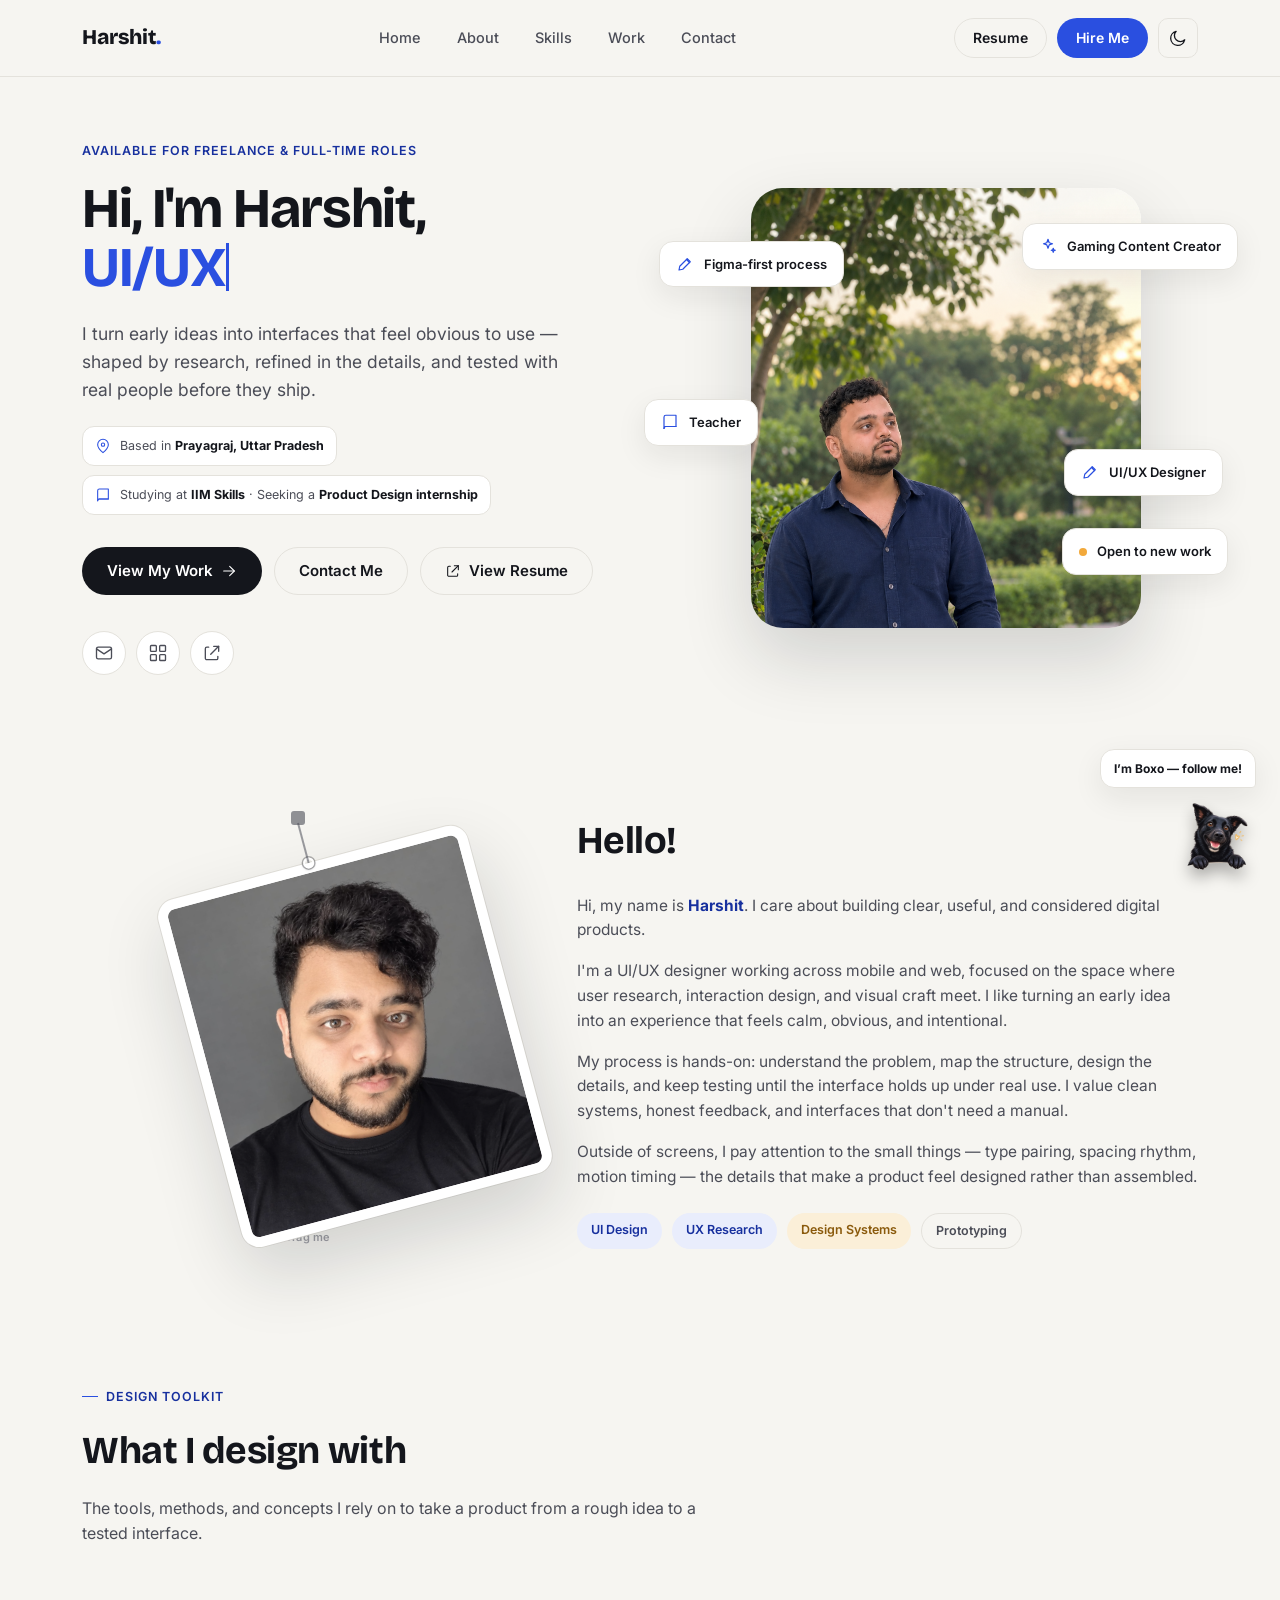
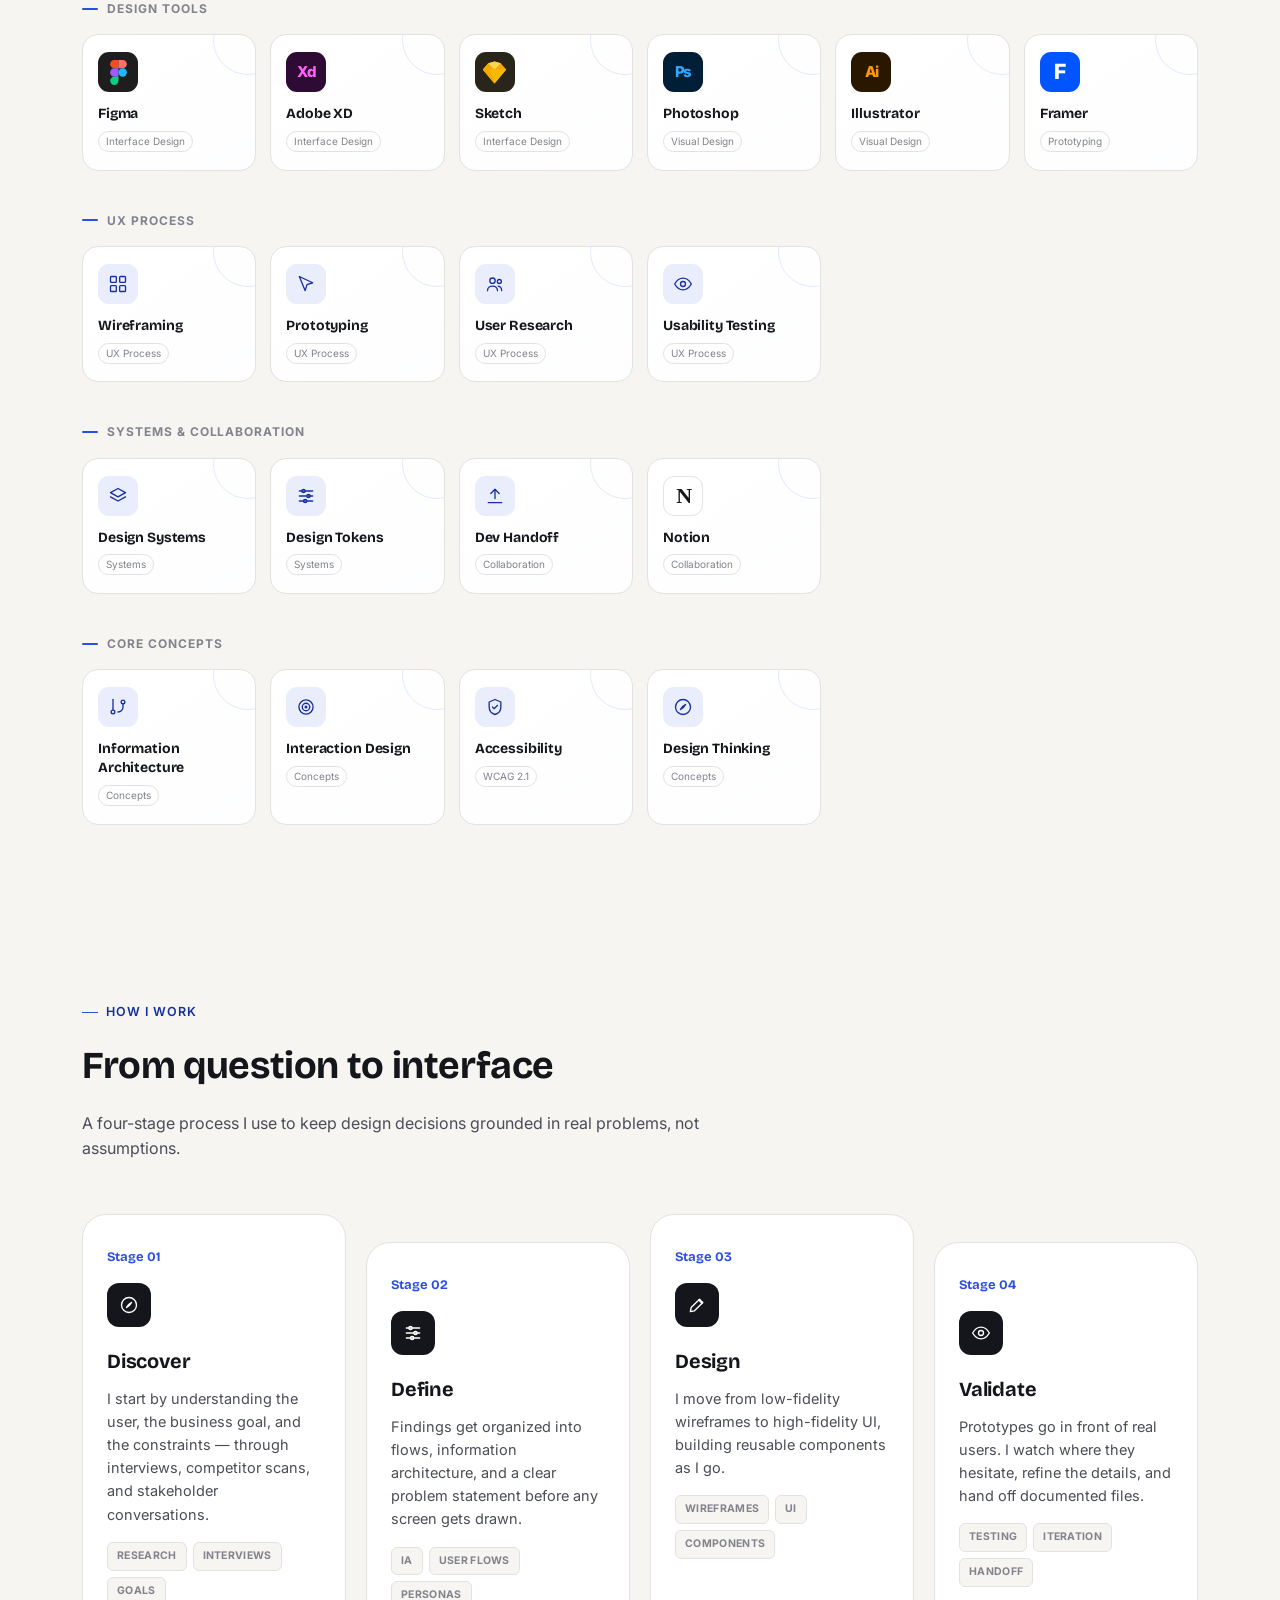
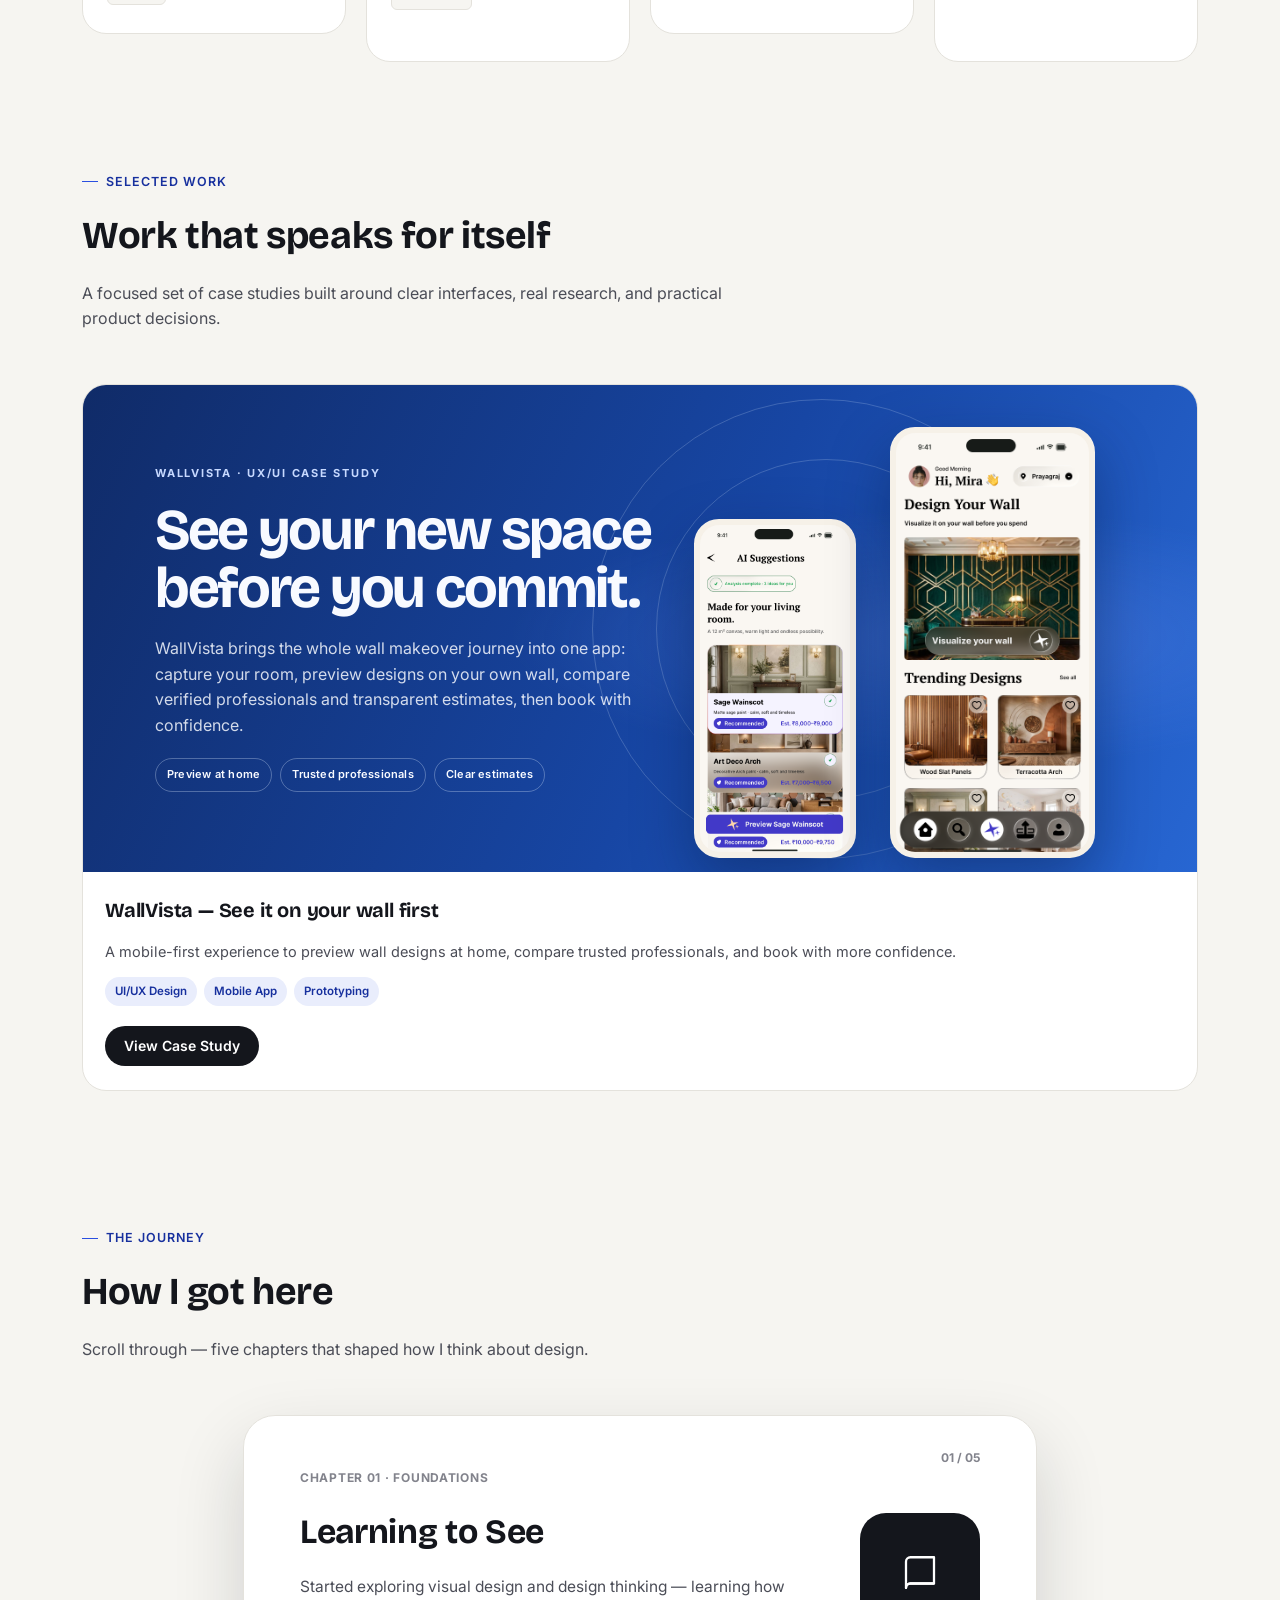
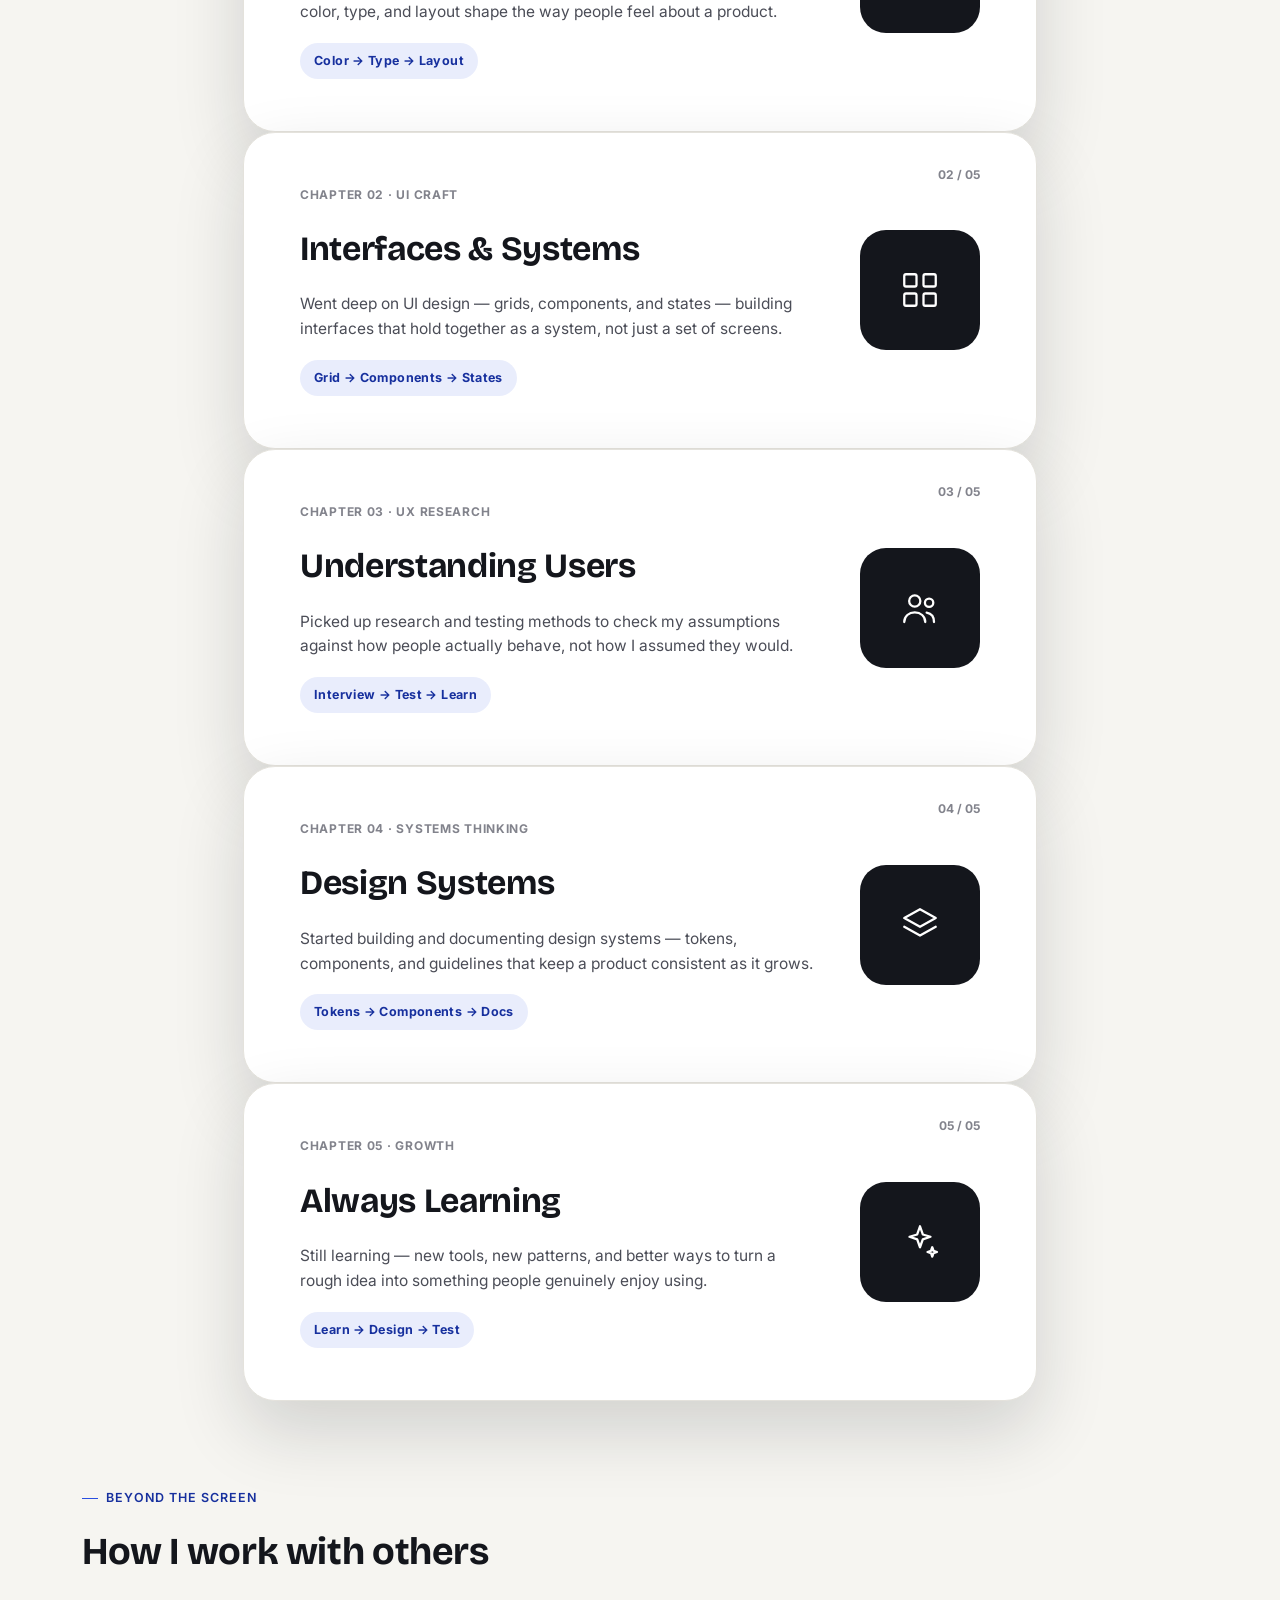
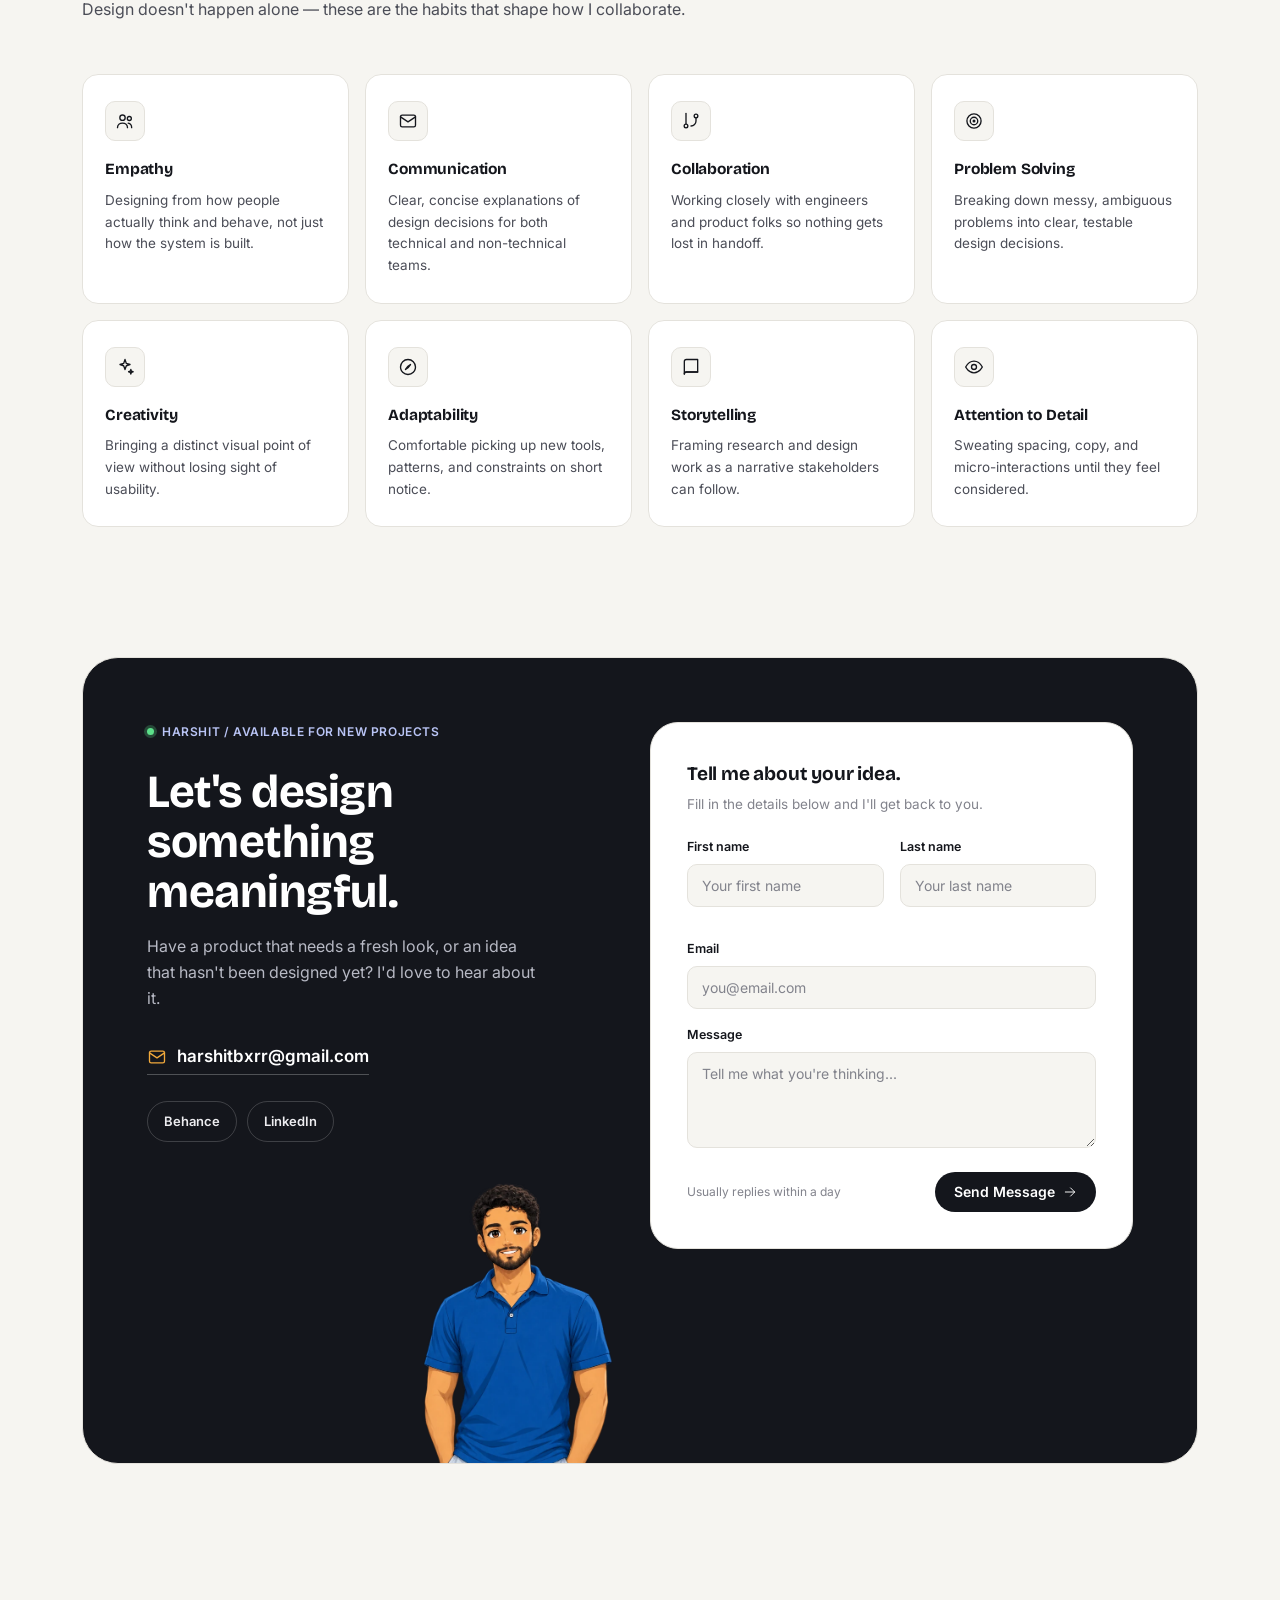
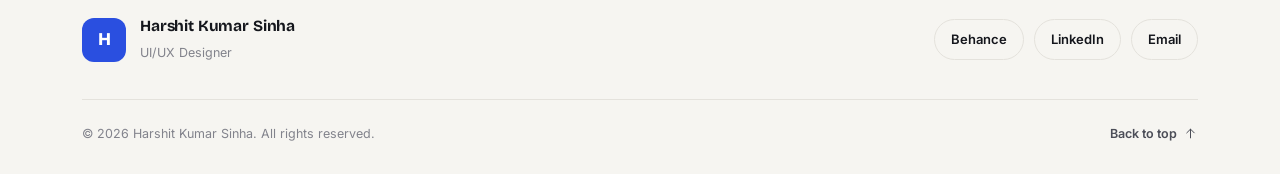
==== commit 6ccb6a8a: "Link external icon button to share portfolio with Web Share API and clipboard copy toast" ====
--- a/index.html
+++ b/index.html
@@ -211,12 +211,15 @@
   .hero-fact strong{ color:var(--ink); font-weight:700; }
   .hero-actions{ display:flex; flex-wrap:wrap; gap:12px; margin-top:32px; }
   .hero-links{ display:flex; align-items:center; gap:10px; margin-top:36px; }
-  .hero-links a{
+  .hero-links a, .hero-links button{
     width:44px; height:44px; border-radius:50%; border:1px solid var(--line); background:var(--surface);
     display:flex; align-items:center; justify-content:center; color:var(--ink-soft);
-    transition:all .2s var(--ease);
-  }
-  .hero-links a:hover{ border-color:var(--accent); color:var(--accent); transform:translateY(-2px); }
+    transition:all .2s var(--ease); cursor:pointer; font:inherit; padding:0;
+  }
+  .hero-links a:hover, .hero-links button:hover{ border-color:var(--accent); color:var(--accent); transform:translateY(-2px); }
+  .hero-links button:active{ transform:scale(.92); }
+  .toast{ position:fixed; bottom:28px; left:50%; transform:translateX(-50%) translateY(20px); background:var(--ink); color:var(--card); padding:11px 22px; border-radius:999px; font-size:13.5px; font-weight:600; box-shadow:0 10px 30px rgba(0,0,0,.22); opacity:0; pointer-events:none; z-index:9999; transition:transform .3s var(--ease), opacity .3s var(--ease); display:flex; align-items:center; gap:8px; border:1px solid var(--line); }
+  .toast.show{ opacity:1; transform:translateX(-50%) translateY(0); }
 
   .hero-visual{ position:relative; display:flex; justify-content:center; }
   .hero-portrait{ width:min(100%,390px); height:440px; border-radius:var(--r-xl); overflow:hidden; background:var(--surface); box-shadow:var(--shadow-lg); }
@@ -685,7 +688,7 @@
           <div class="hero-links">
             <a href="https://mail.google.com/mail/?view=cm&amp;fs=1&amp;to=harshitbxrr%40gmail.com" target="_blank" rel="noopener noreferrer" aria-label="Email"><svg class="icon"><use href="#i-mail"/></svg></a>
             <a href="#work" aria-label="Work"><svg class="icon"><use href="#i-grid"/></svg></a>
-            <a href="https://www.linkedin.com/in/harshit-sinha-872bb9257?utm_source=share_via&amp;utm_content=profile&amp;utm_medium=member_android" target="_blank" rel="noopener noreferrer" aria-label="LinkedIn profile"><svg class="icon"><use href="#i-external"/></svg></a>
+            <button type="button" id="shareBtn" aria-label="Share portfolio" title="Share portfolio"><svg class="icon"><use href="#i-external"/></svg></button>
           </div>
         </div>
         <div class="hero-visual">
@@ -1399,6 +1402,50 @@
     }
   }
 
+  // Share portfolio button
+  const shareBtn = document.getElementById('shareBtn');
+  if (shareBtn) {
+    let toastTimer;
+    function showShareToast(msg) {
+      let toast = document.getElementById('shareToast');
+      if (!toast) {
+        toast = document.createElement('div');
+        toast.id = 'shareToast';
+        toast.className = 'toast';
+        document.body.appendChild(toast);
+      }
+      toast.textContent = msg;
+      toast.classList.add('show');
+      clearTimeout(toastTimer);
+      toastTimer = setTimeout(() => { toast.classList.remove('show'); }, 2500);
+    }
+    shareBtn.addEventListener('click', async (e) => {
+      e.preventDefault();
+      const shareUrl = window.location.origin && window.location.origin !== 'null'
+        ? window.location.href.split('#')[0]
+        : 'https://harshitbxrr-oss.github.io/UI-UX-Portfolio/';
+      const shareData = {
+        title: 'Harshit Kumar Sinha — UI/UX Designer Portfolio',
+        text: 'Explore the portfolio of Harshit Kumar Sinha — UI/UX Designer',
+        url: shareUrl
+      };
+      if (navigator.share) {
+        try {
+          await navigator.share(shareData);
+          return;
+        } catch (err) {
+          if (err.name === 'AbortError') return;
+        }
+      }
+      try {
+        await navigator.clipboard.writeText(shareUrl);
+        showShareToast('✓ Portfolio link copied to clipboard!');
+      } catch {
+        prompt('Copy this portfolio link:', shareUrl);
+      }
+    });
+  }
+
   // Now that every const/function above is initialized, it's safe to kick off the load sequence.
   if (reduceMotion) {
     finishLoad();
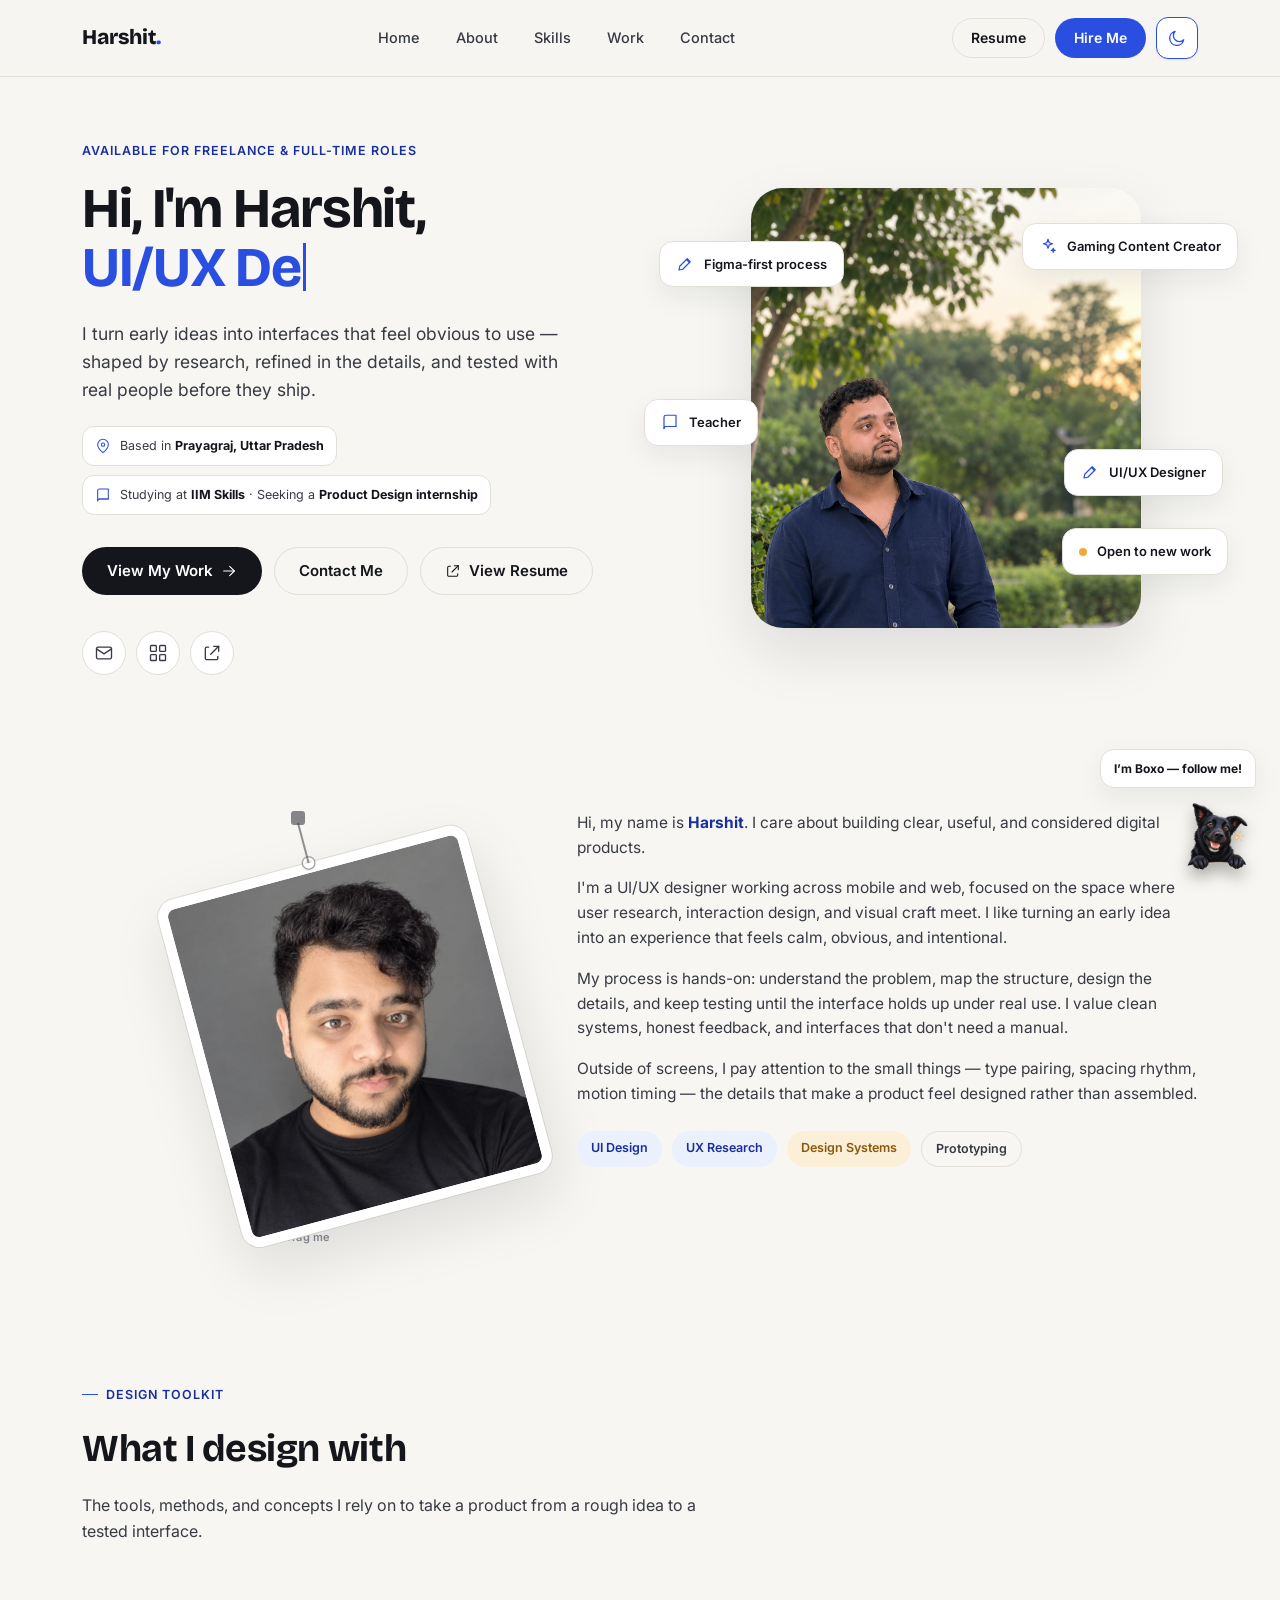
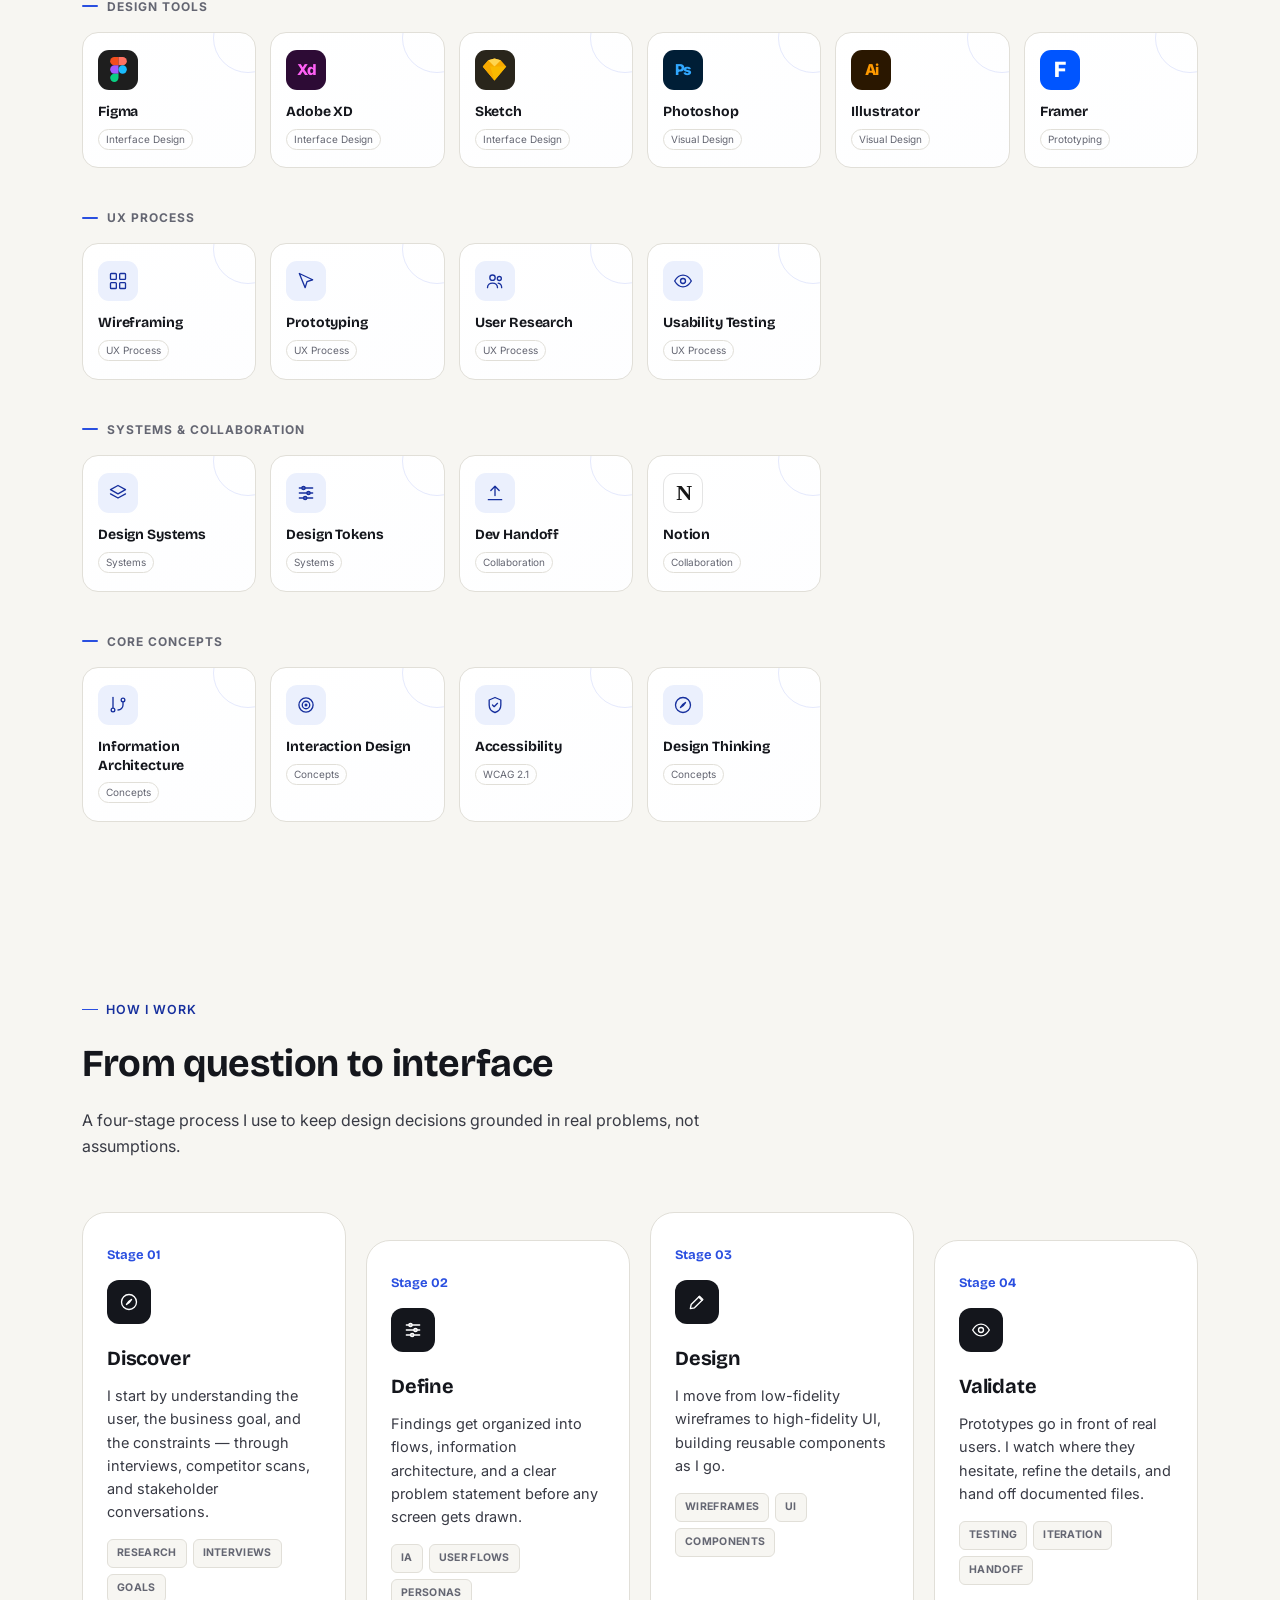
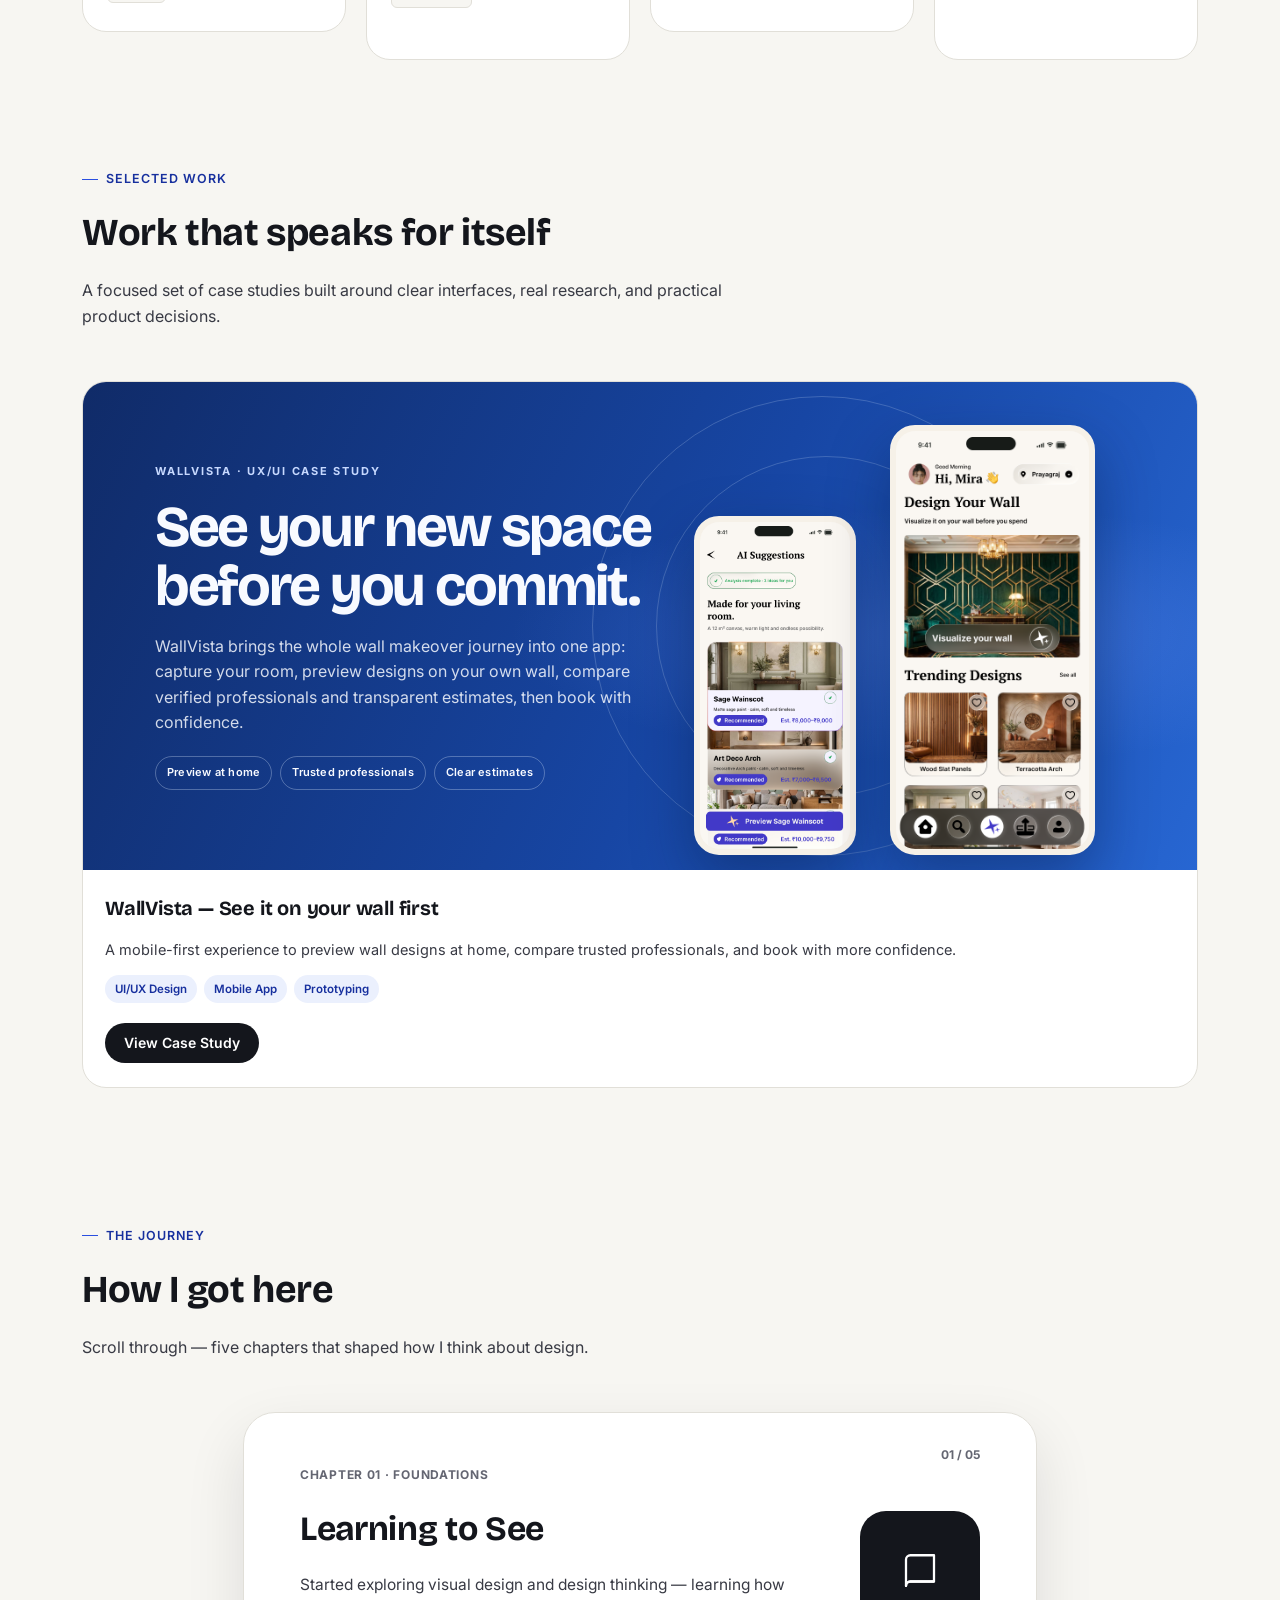
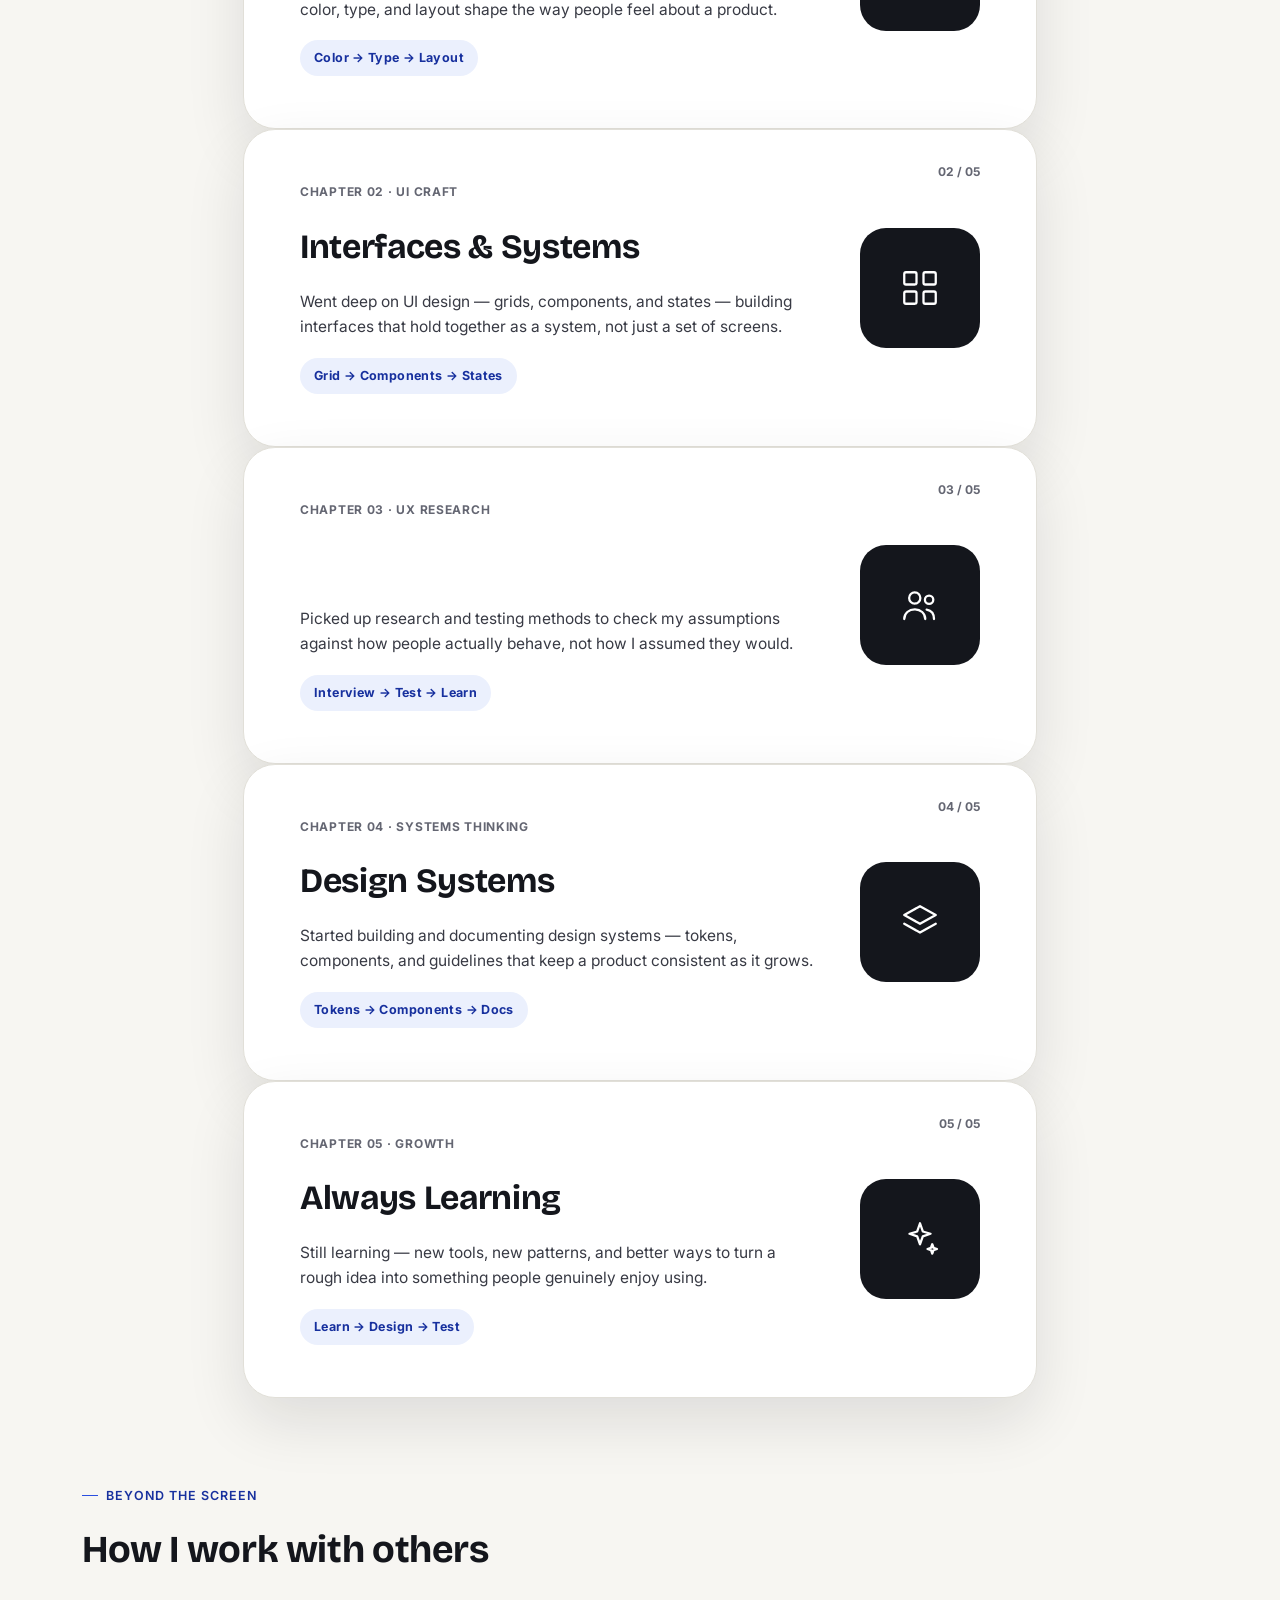
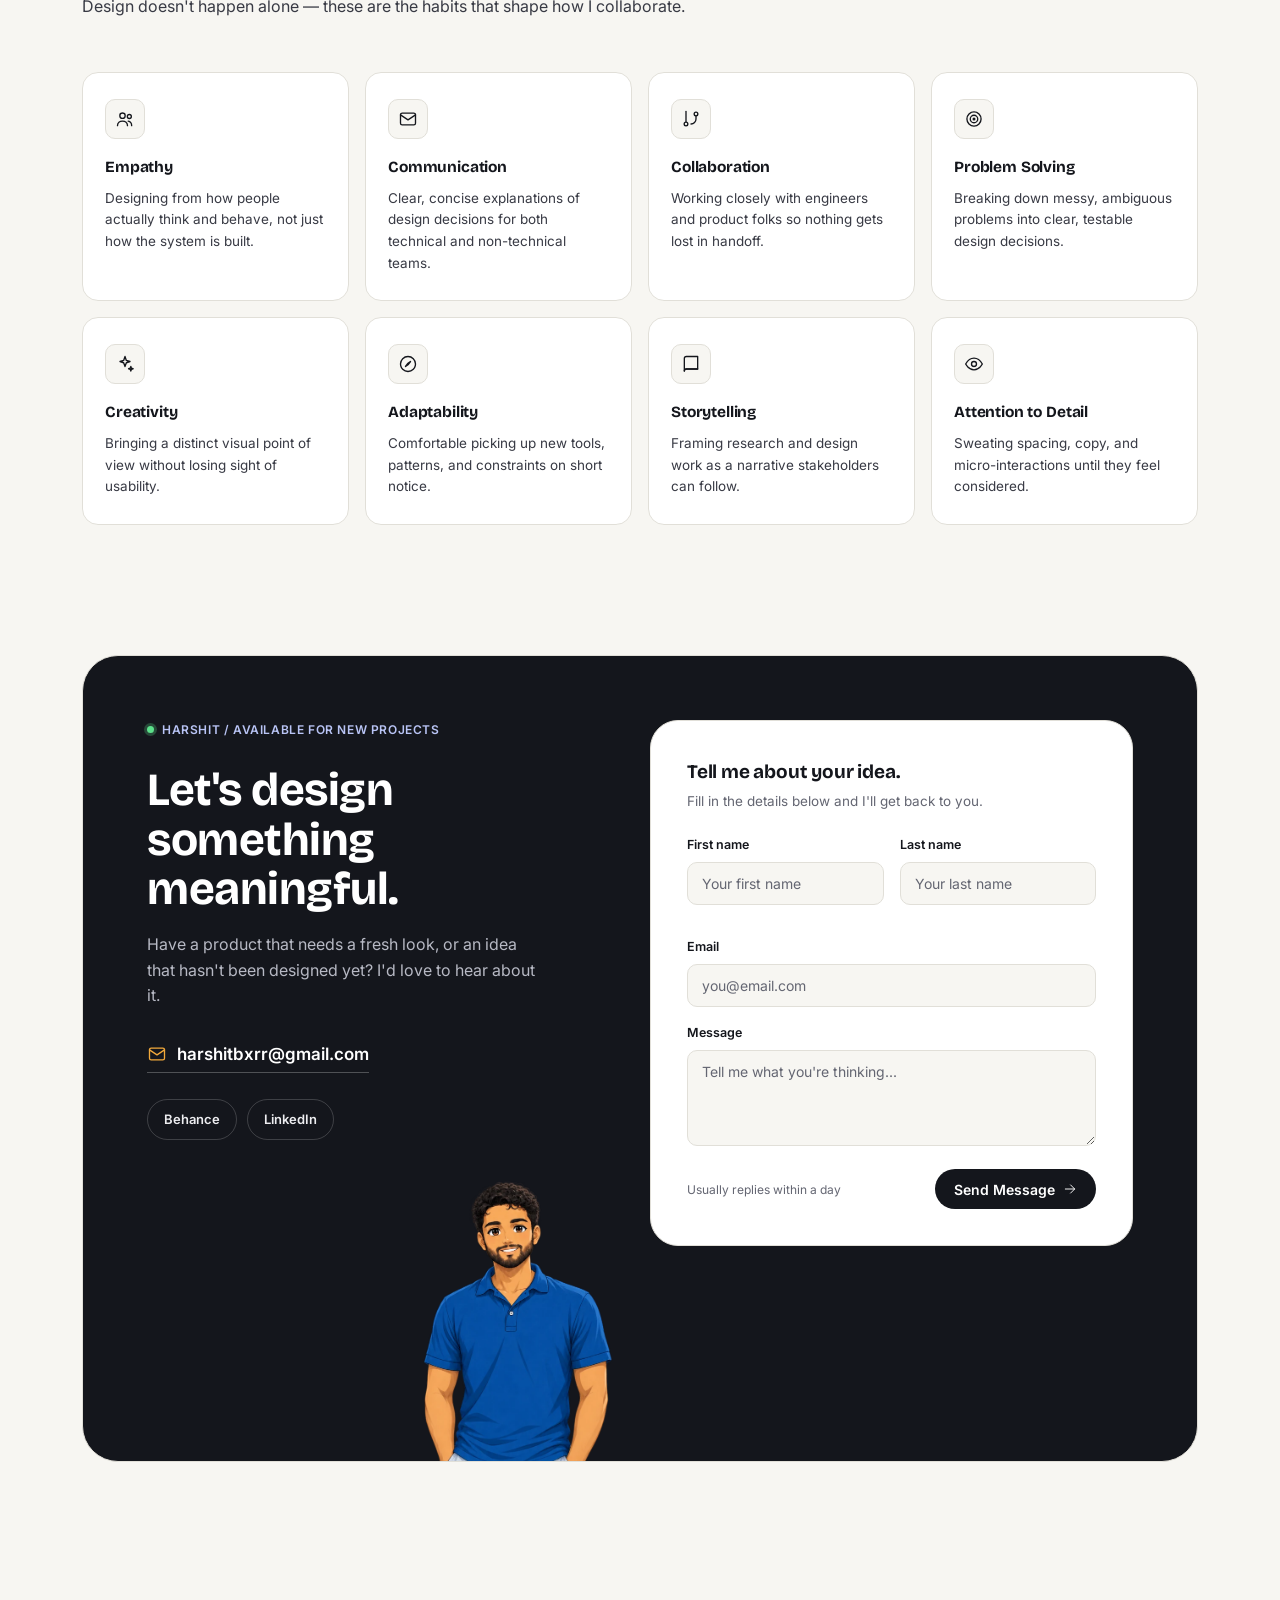
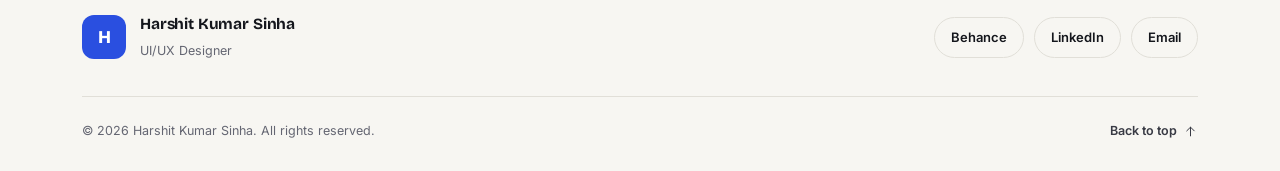
==== commit b2842c0c: "Improve light mode contrast, borders, and shadows; remove redundant Hello heading; update theme togg" ====
--- a/index.html
+++ b/index.html
@@ -12,15 +12,15 @@
 <style>
   :root{
     --ink:#14161C;
-    --ink-soft:#4B4D57;
-    --muted:#82838C;
-    --paper:#F6F5F1;
+    --ink-soft:#383A44;
+    --muted:#646672;
+    --paper:#F7F6F2;
     --surface:#FFFFFF;
-    --line:#E4E2DC;
+    --line:#E1DFD8;
     --accent:#2A4FE0;
     --accent-deep:#17309E;
     --accent-text:#17309E;
-    --accent-soft:#E9EDFC;
+    --accent-soft:#EBF0FD;
     --warm:#F2A93B;
     --warm-soft:#FBEFD8;
     --warm-text:#8A5A0C;
@@ -32,9 +32,9 @@
     --r-md:16px;
     --r-lg:24px;
     --r-xl:32px;
-    --shadow-sm:0 1px 2px rgba(20,22,28,.05), 0 1px 1px rgba(20,22,28,.04);
-    --shadow-md:0 10px 30px rgba(20,22,28,.08);
-    --shadow-lg:0 30px 70px rgba(20,22,28,.16);
+    --shadow-sm:0 1px 3px rgba(20,22,28,.04), 0 1px 2px rgba(20,22,28,.03);
+    --shadow-md:0 10px 28px rgba(20,22,28,.07);
+    --shadow-lg:0 24px 60px rgba(20,22,28,.11);
     --maxw:1180px;
     --ease:cubic-bezier(.22,.8,.32,1);
     color-scheme:light;
@@ -122,13 +122,20 @@
 
   /* ================= THEME TOGGLE ================= */
   .theme-toggle{
-    width:40px; height:40px; display:flex; align-items:center; justify-content:center;
-    background:none; border:1px solid var(--line); border-radius:10px; color:var(--ink);
-    transition:border-color .2s var(--ease), color .2s var(--ease), transform .3s var(--ease);
-  }
-  .theme-toggle:hover{ border-color:var(--accent); color:var(--accent); }
+    width:42px; height:42px; display:flex; align-items:center; justify-content:center;
+    background:var(--surface); border:1.5px solid var(--accent); border-radius:12px; color:var(--accent);
+    box-shadow:var(--shadow-sm);
+    transition:border-color .2s var(--ease), color .2s var(--ease), background .2s var(--ease), transform .3s var(--ease);
+  }
+  .theme-toggle:hover{ border-color:var(--accent-deep); color:var(--accent-deep); background:var(--accent-soft); }
   .theme-toggle svg{ transition:transform .35s var(--ease); }
   .theme-toggle:active svg{ transform:rotate(20deg) scale(.9); }
+  html[data-theme="dark"] .theme-toggle{
+    background:var(--surface); border-color:var(--line); color:var(--accent-text);
+  }
+  html[data-theme="dark"] .theme-toggle:hover{
+    border-color:var(--accent); color:var(--accent); background:var(--accent-soft);
+  }
 
   /* ================= NAV ================= */
   header.nav{
@@ -718,7 +725,6 @@
         <span class="frame-hint"><svg class="icon"><use href="#i-drag"/></svg> Drag me</span>
       </div>
       <div data-reveal>
-        <h2>Hello!</h2>
         <p class="about-lede">Hi, my name is <b>Harshit</b>. I care about building clear, useful, and considered digital products.</p>
         <p>I'm a UI/UX designer working across mobile and web, focused on the space where user research, interaction design, and visual craft meet. I like turning an early idea into an experience that feels calm, obvious, and intentional.</p>
         <p>My process is hands-on: understand the problem, map the structure, design the details, and keep testing until the interface holds up under real use. I value clean systems, honest feedback, and interfaces that don't need a manual.</p>
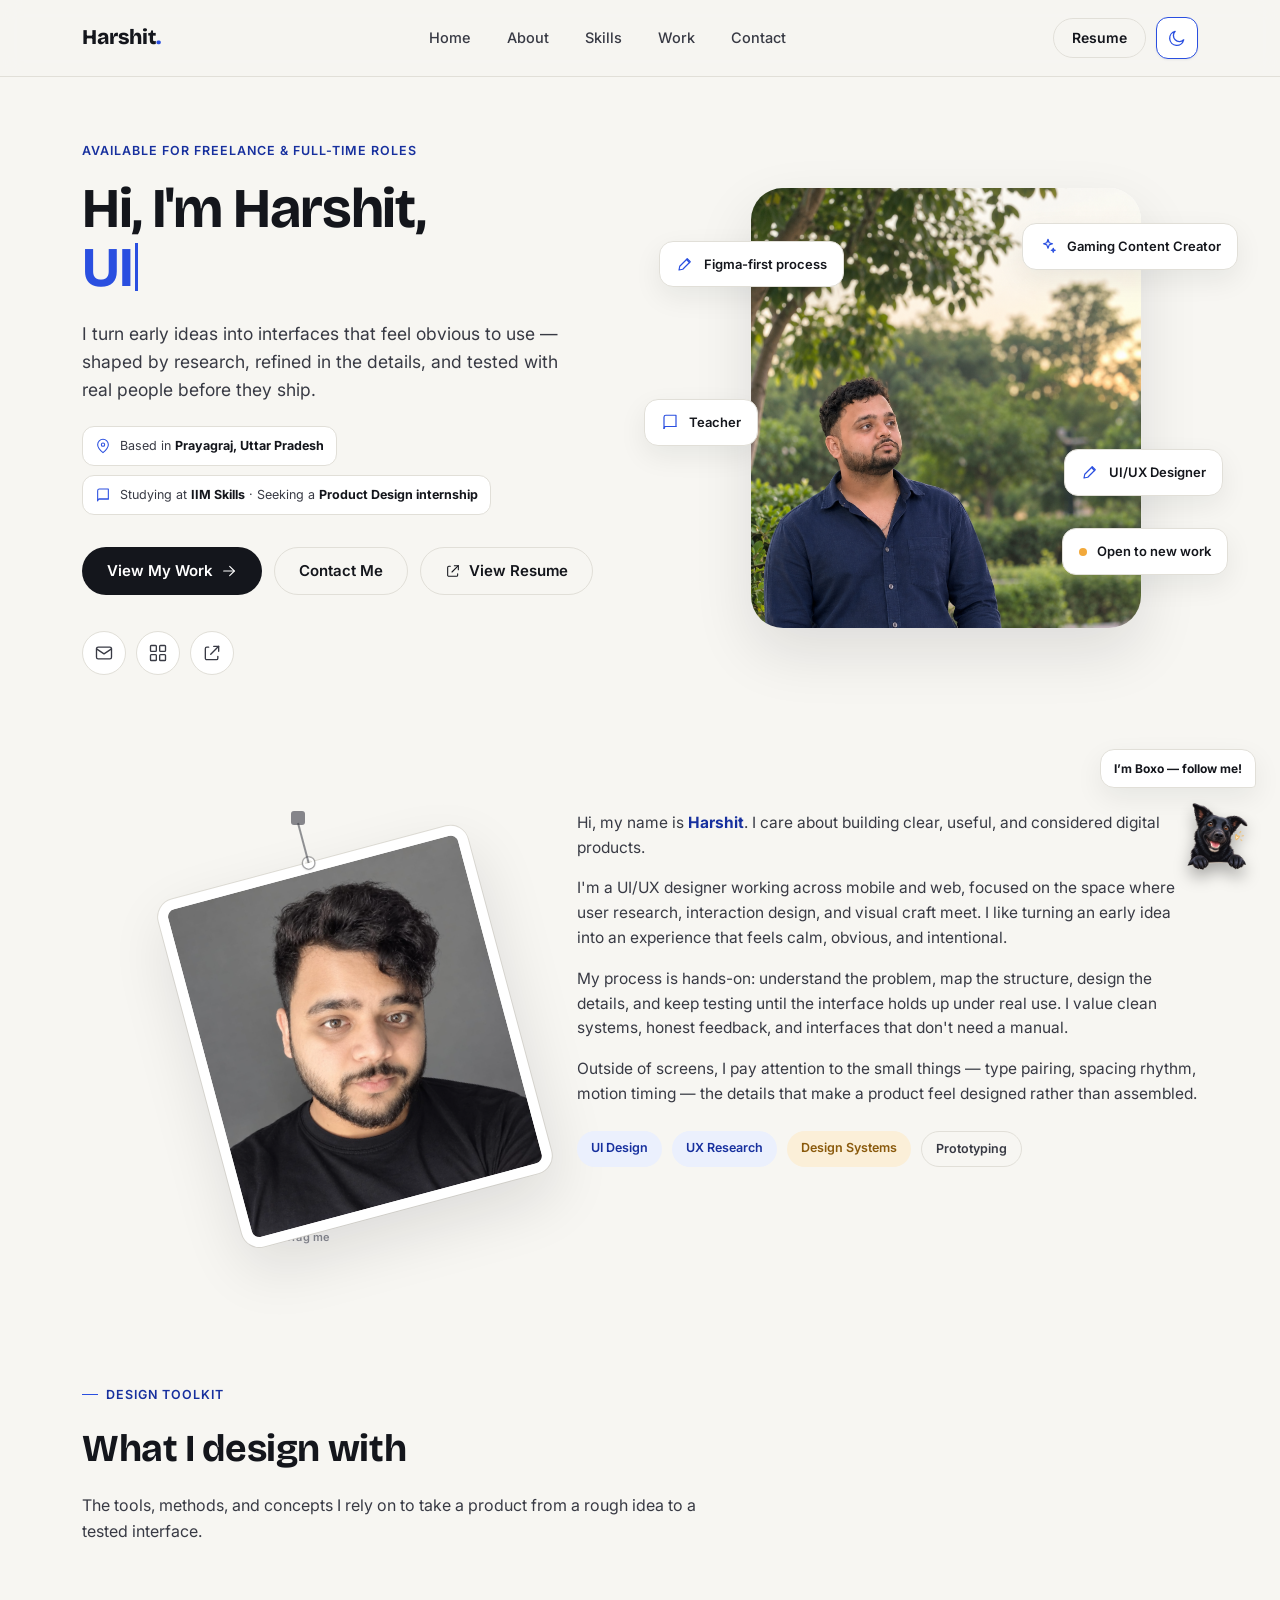
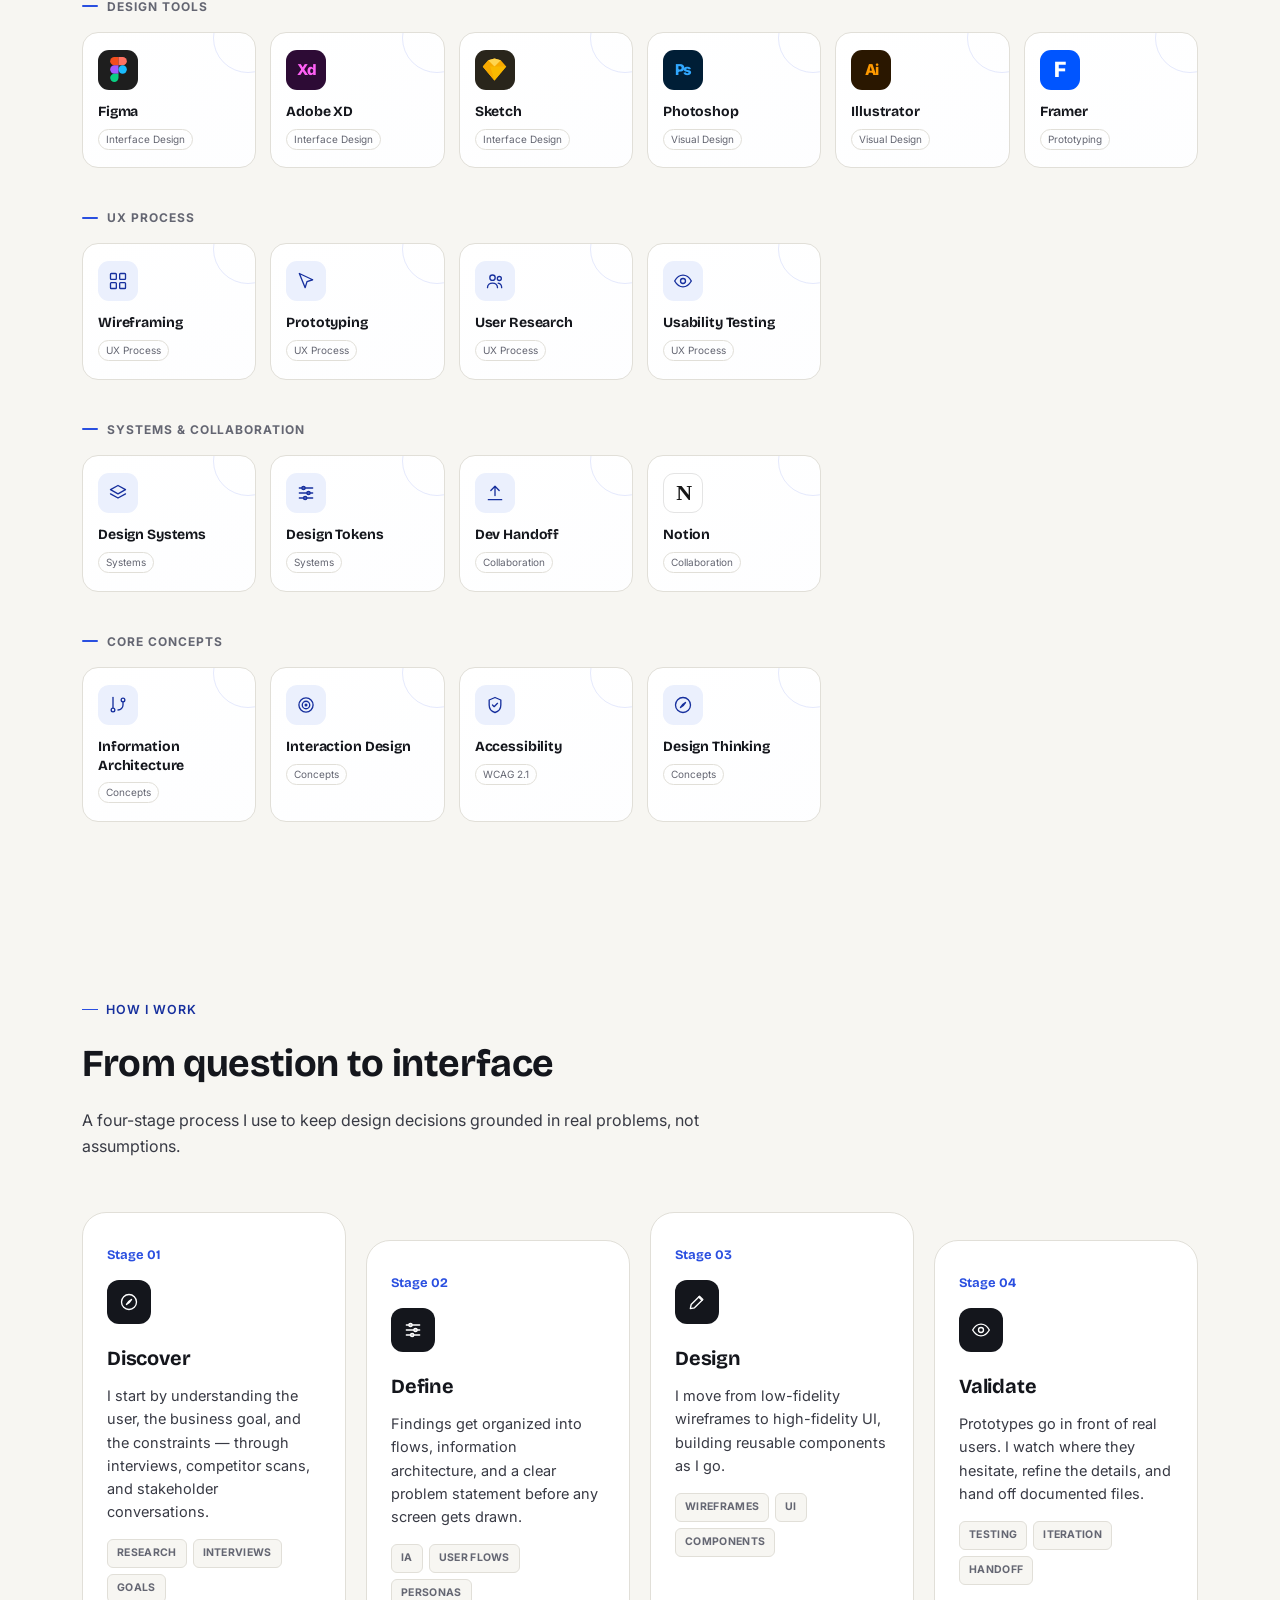
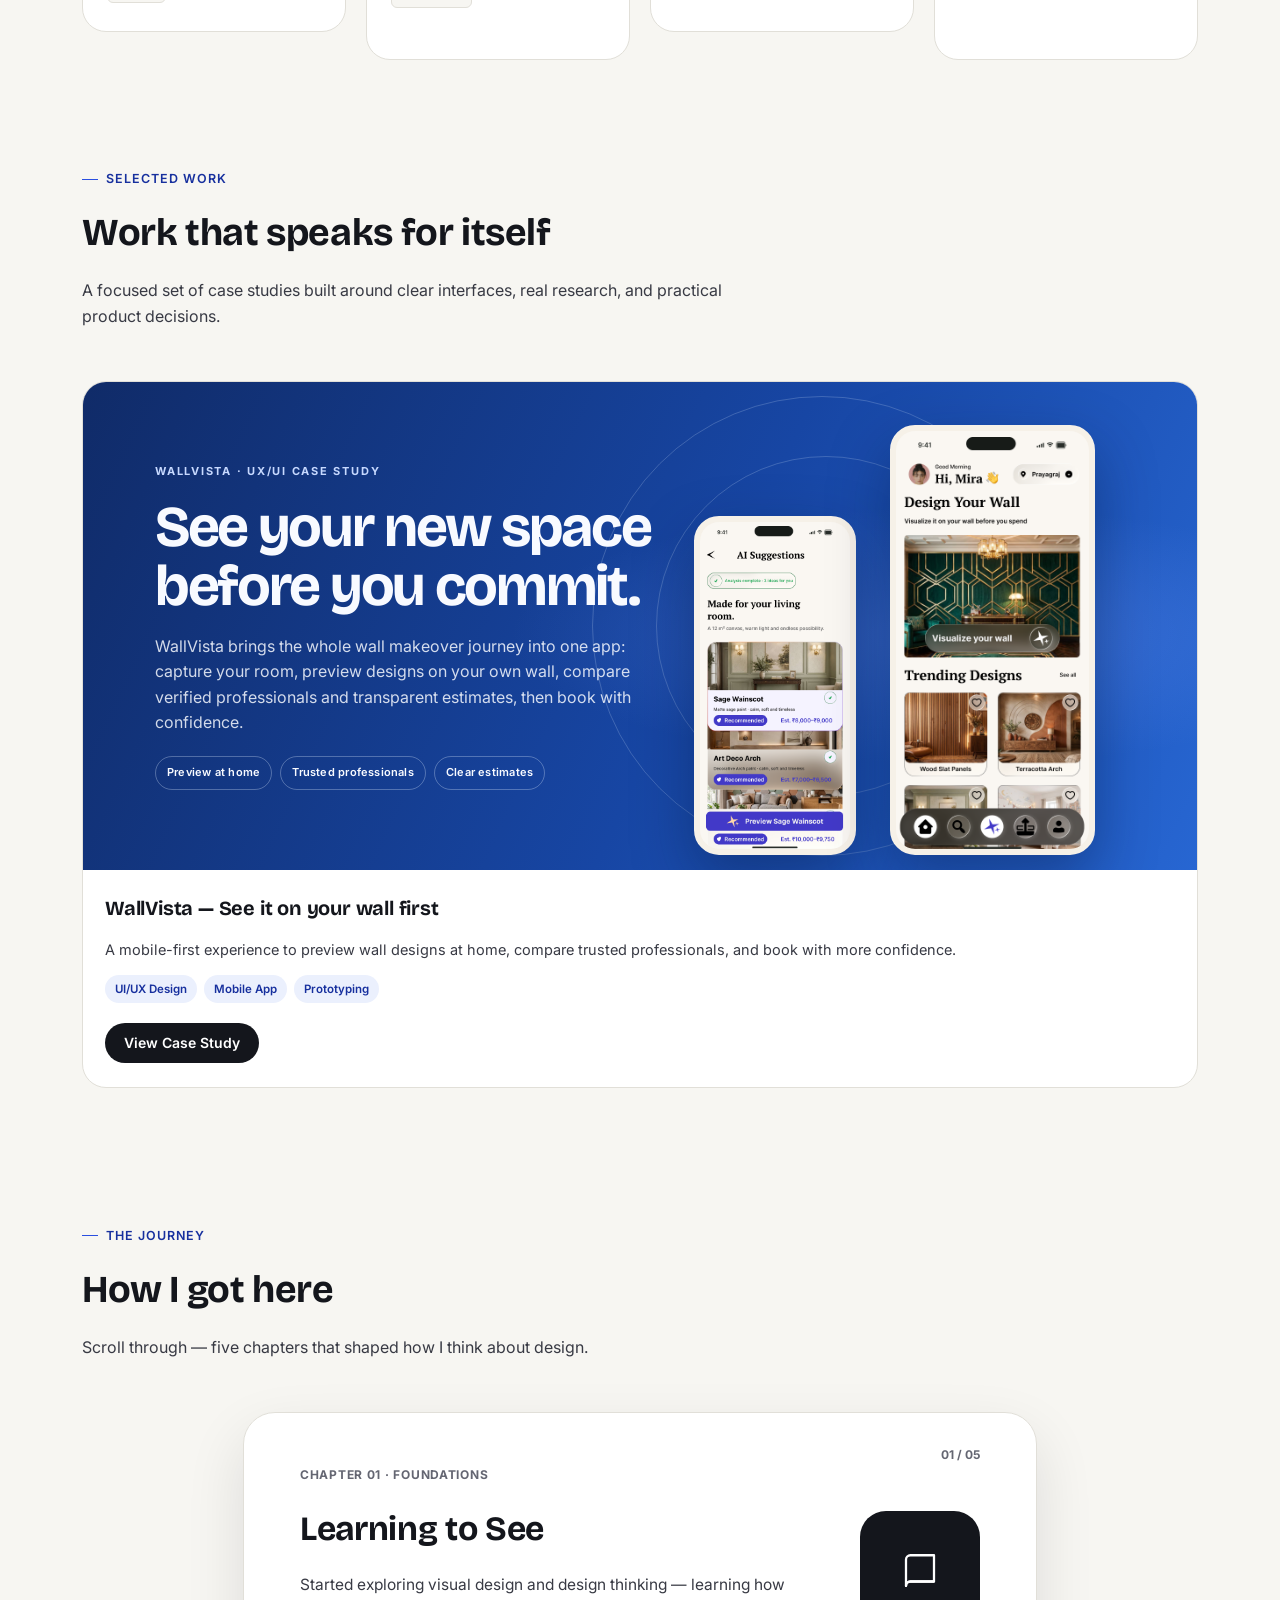
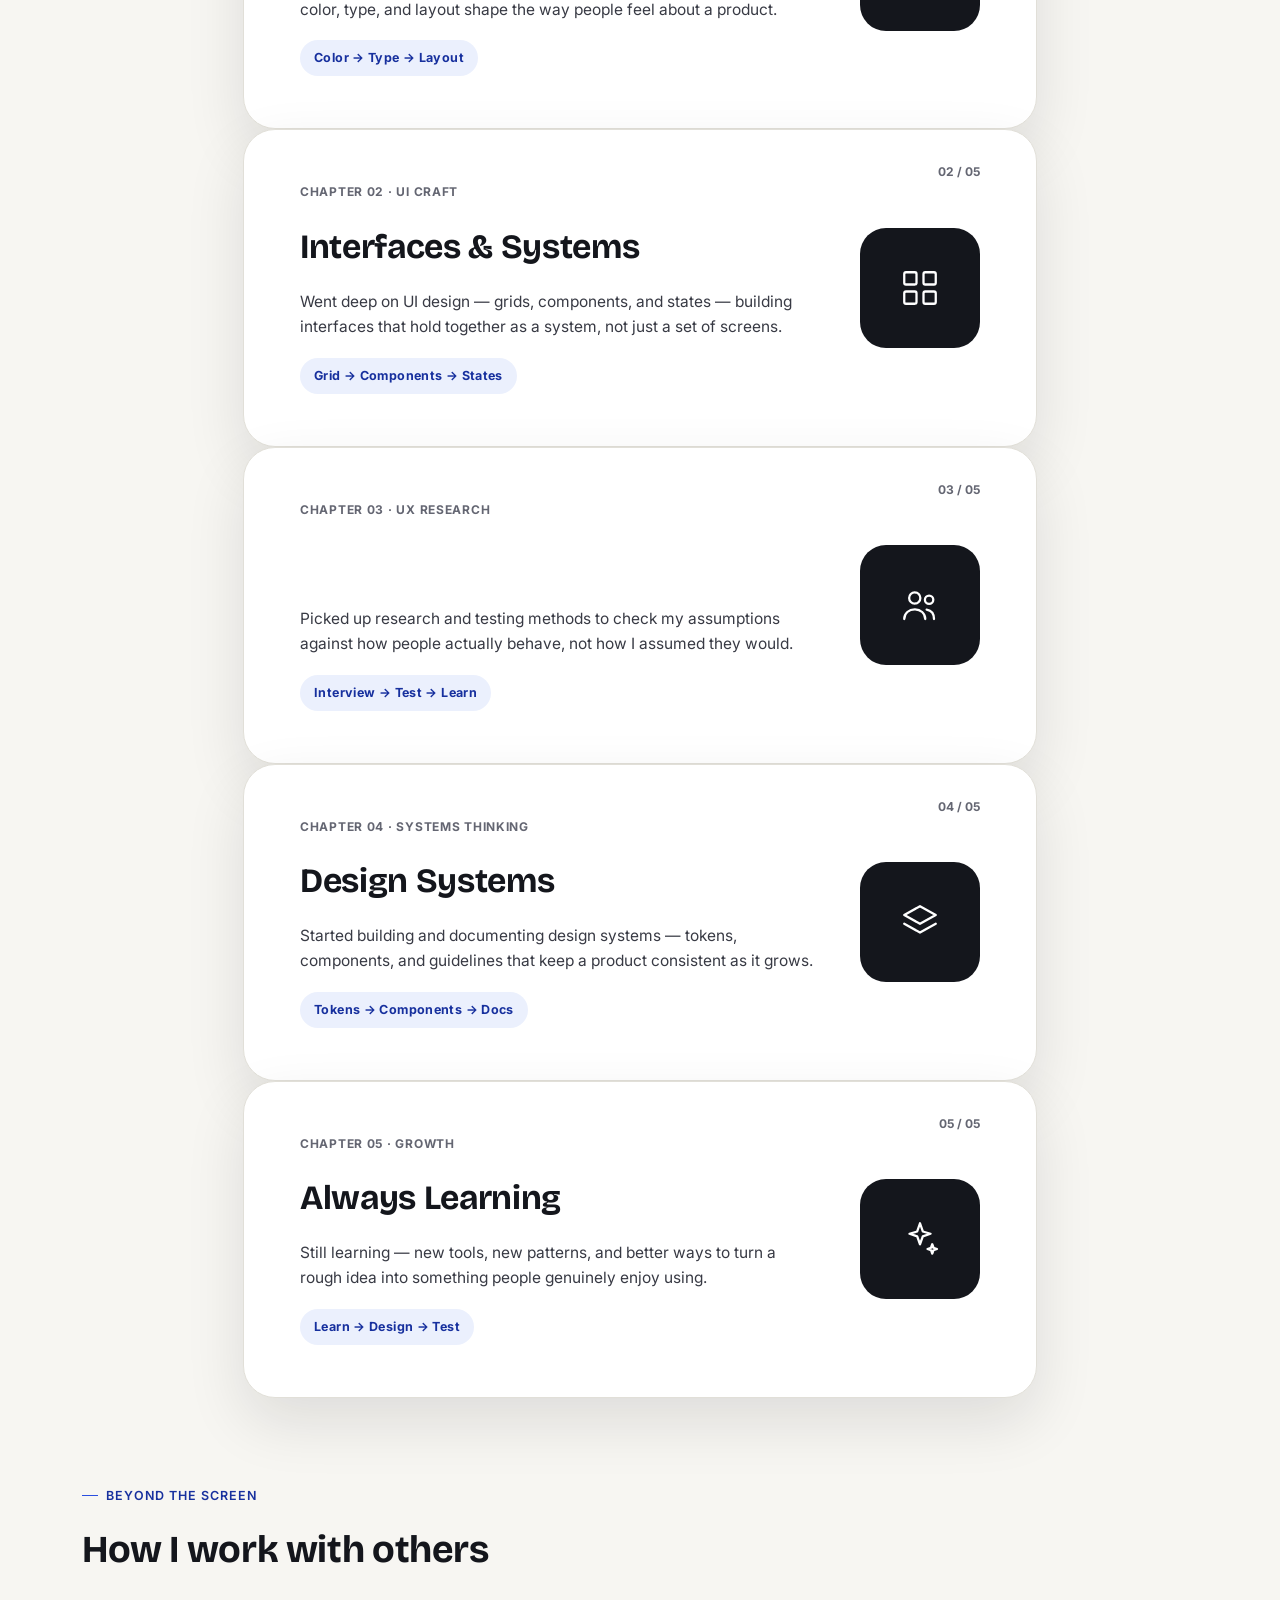
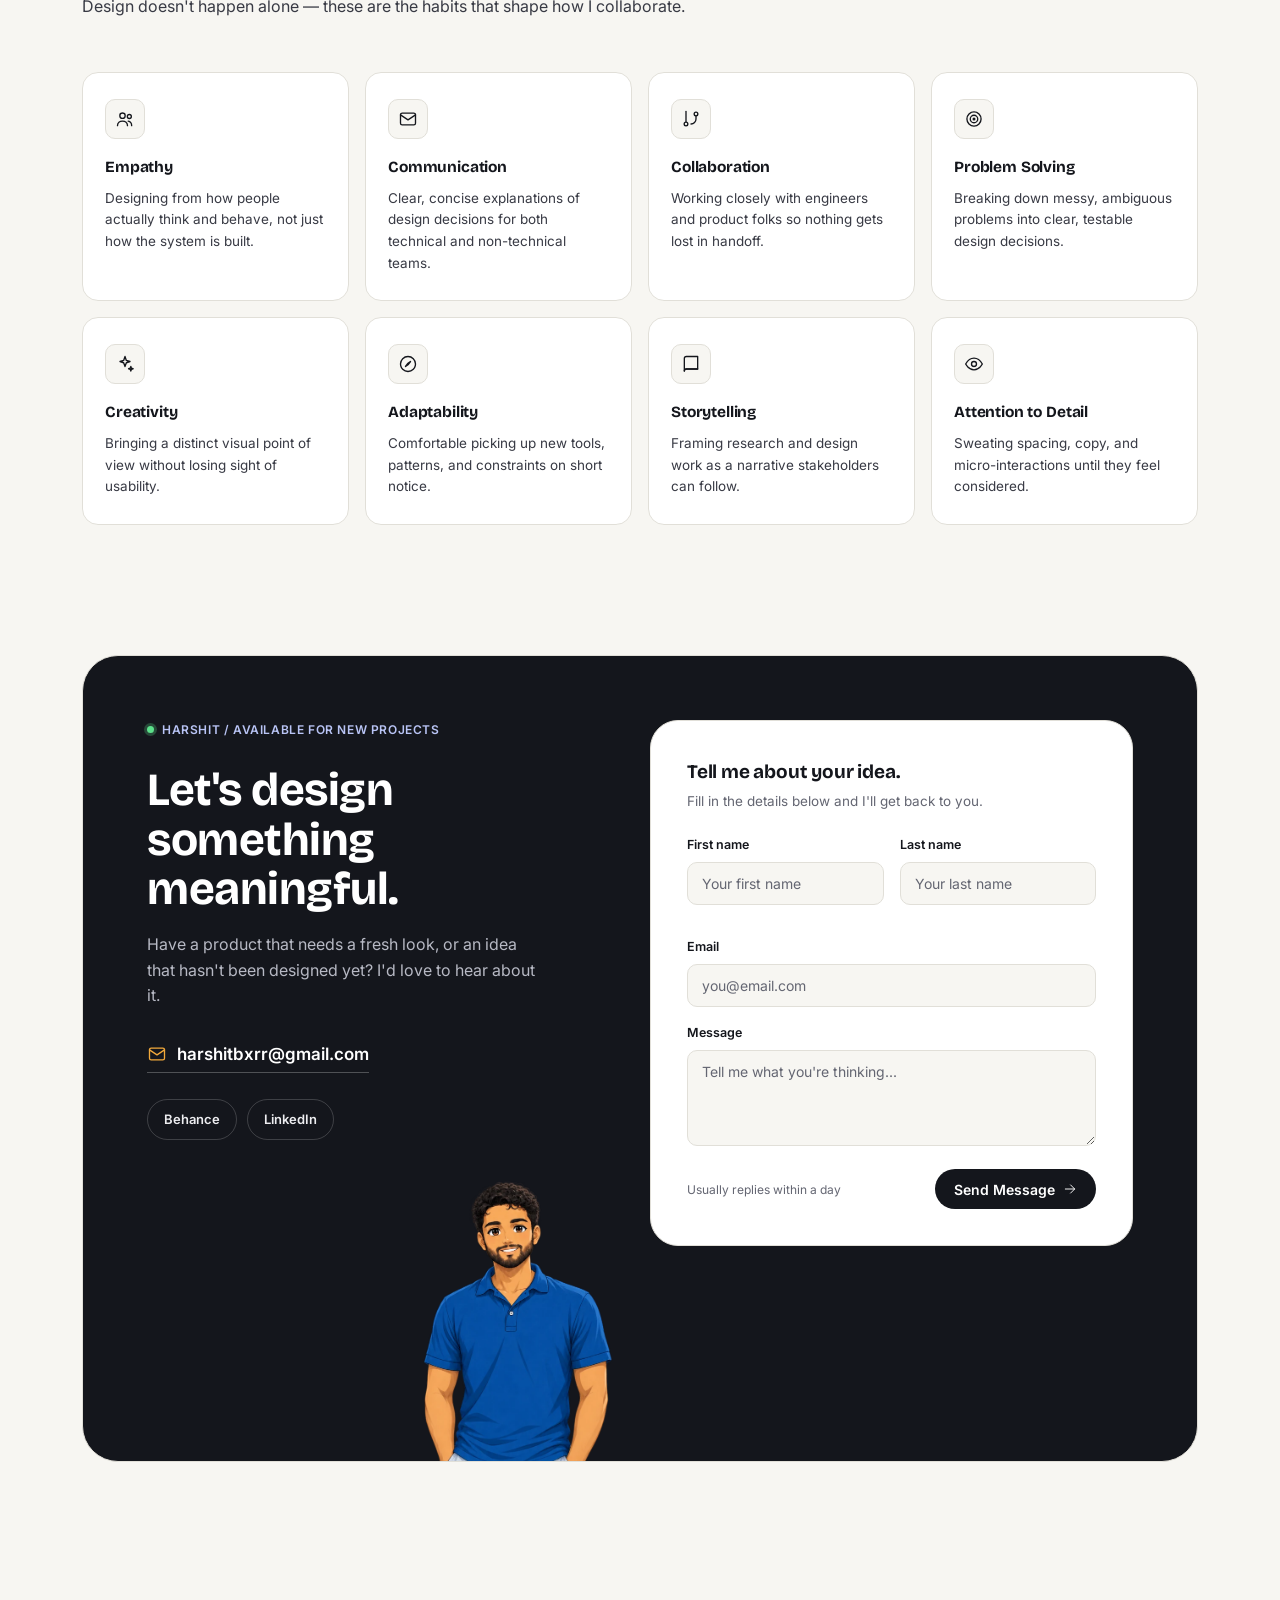
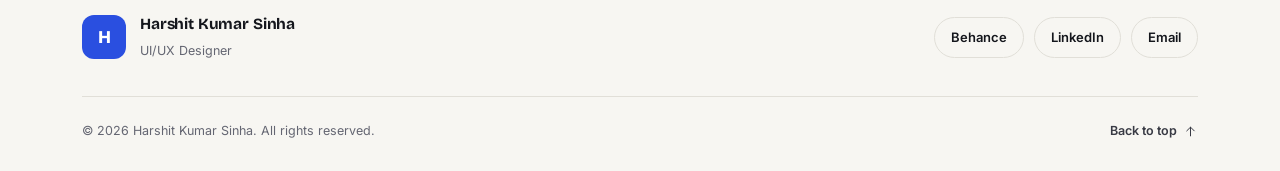
==== commit 3759a66c: "Remove Hire Me button from navigation header" ====
--- a/index.html
+++ b/index.html
@@ -652,7 +652,6 @@
     </nav>
     <div class="nav-cta">
       <a href="Harshit_Kumar_Sinha_Resume_Clickable_Contacts.pdf" class="btn btn-ghost btn-sm" target="_blank" rel="noopener noreferrer">Resume</a>
-      <a href="#contact" class="btn btn-accent btn-sm">Hire Me</a>
       <button class="theme-toggle" id="themeToggle" aria-label="Switch to dark mode">
         <svg class="icon"><use href="#i-moon"/></svg>
       </button>
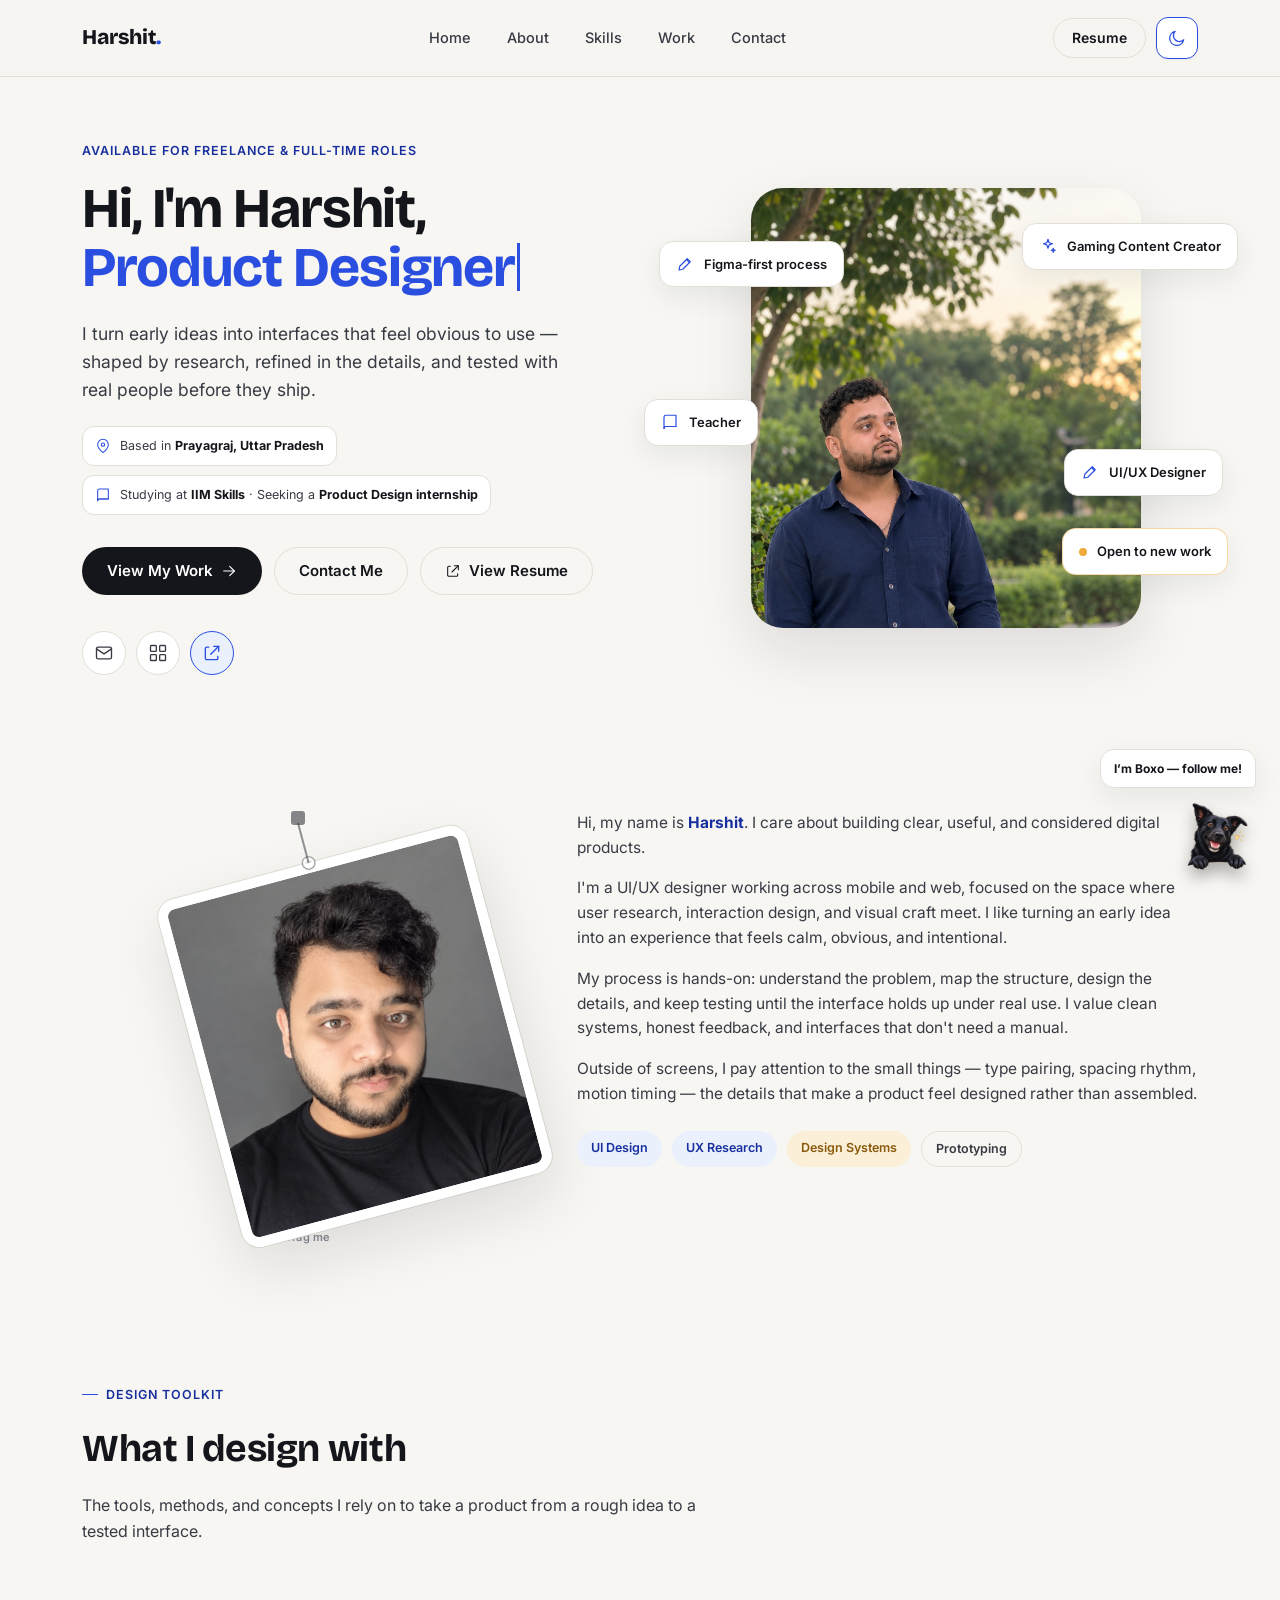
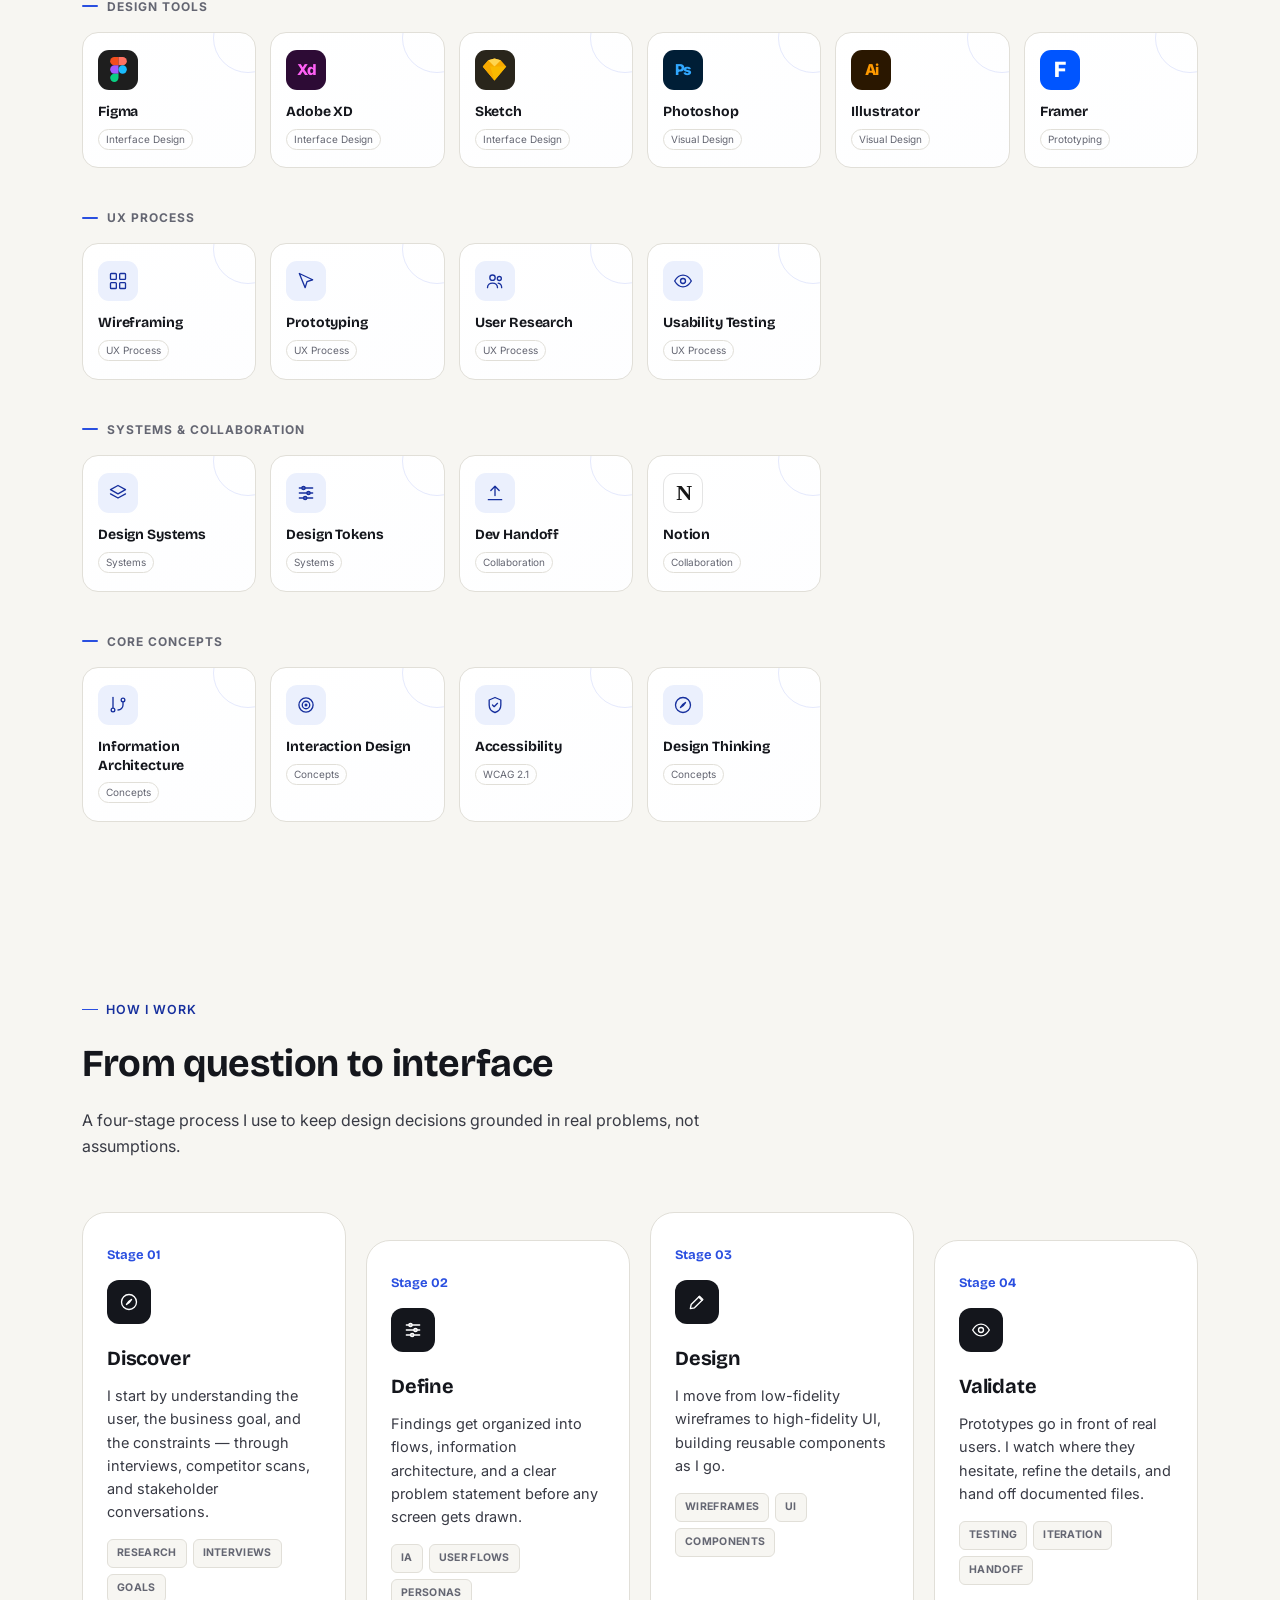
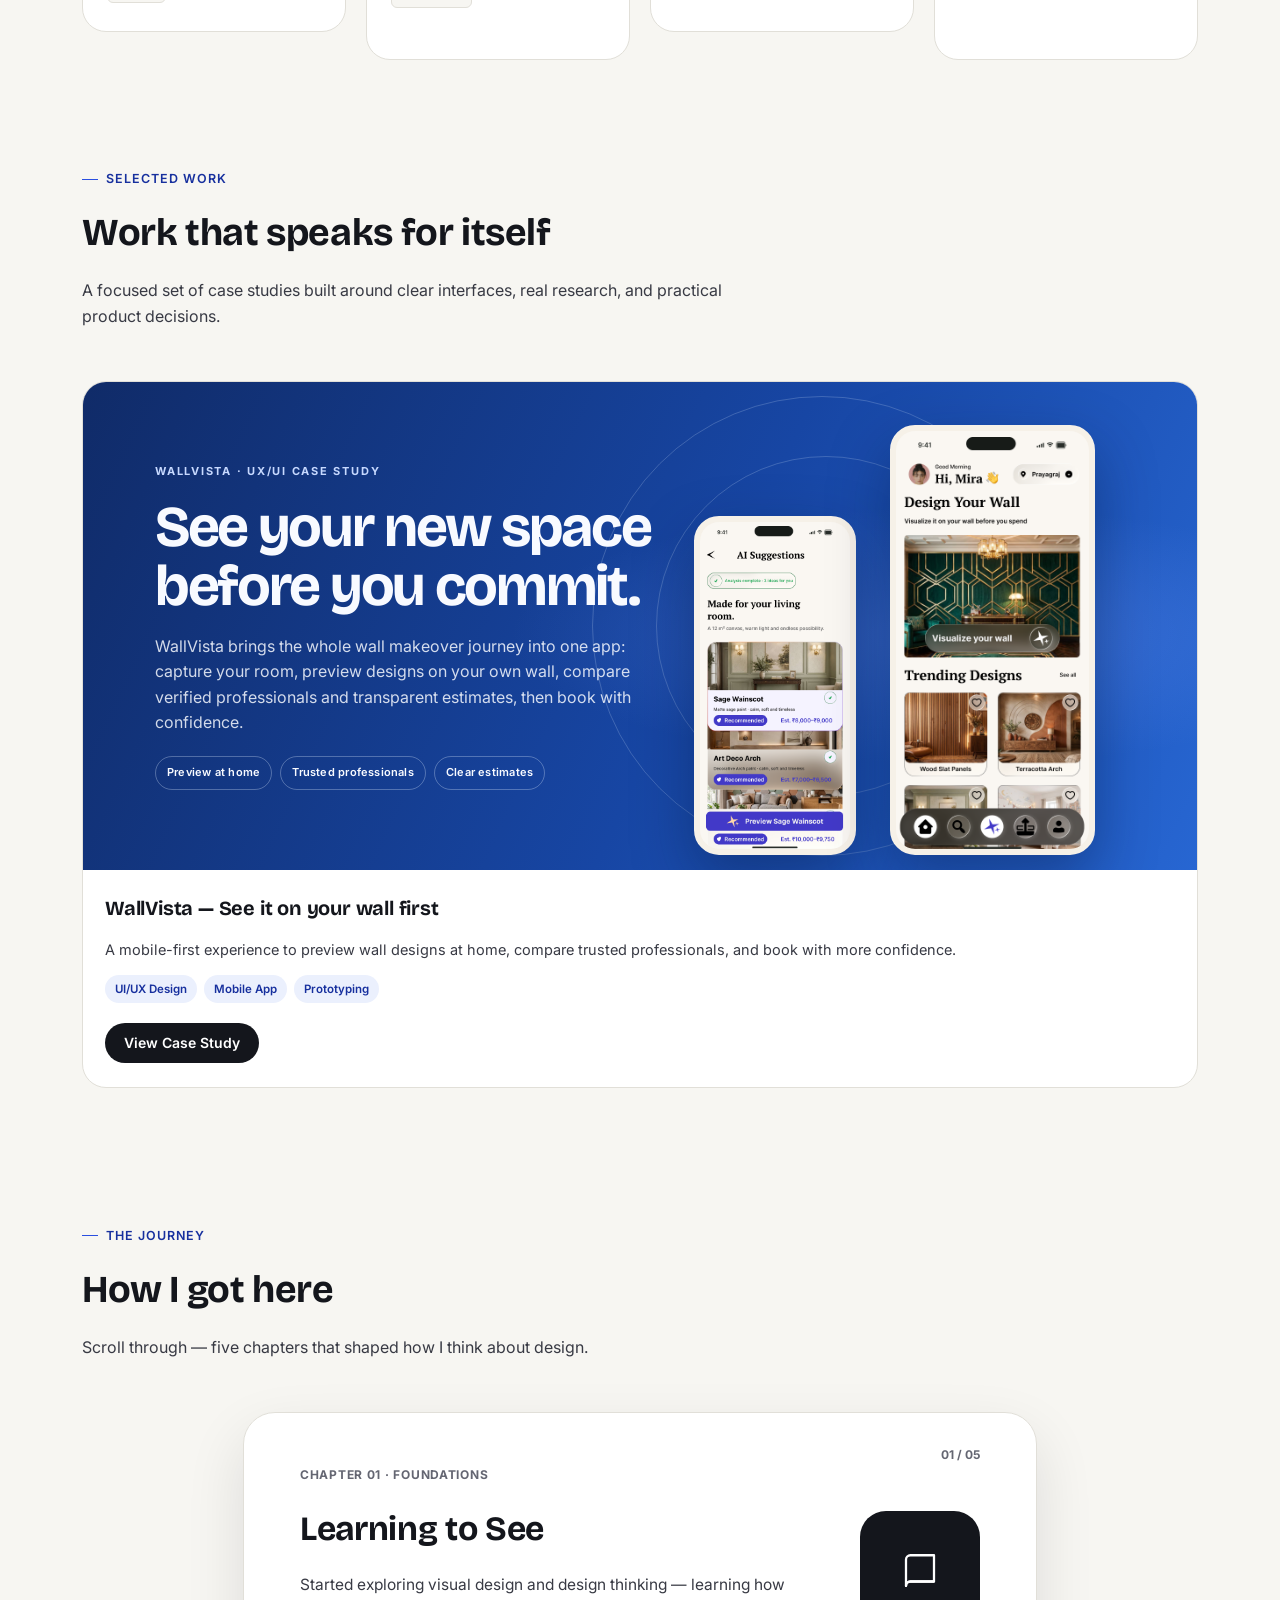
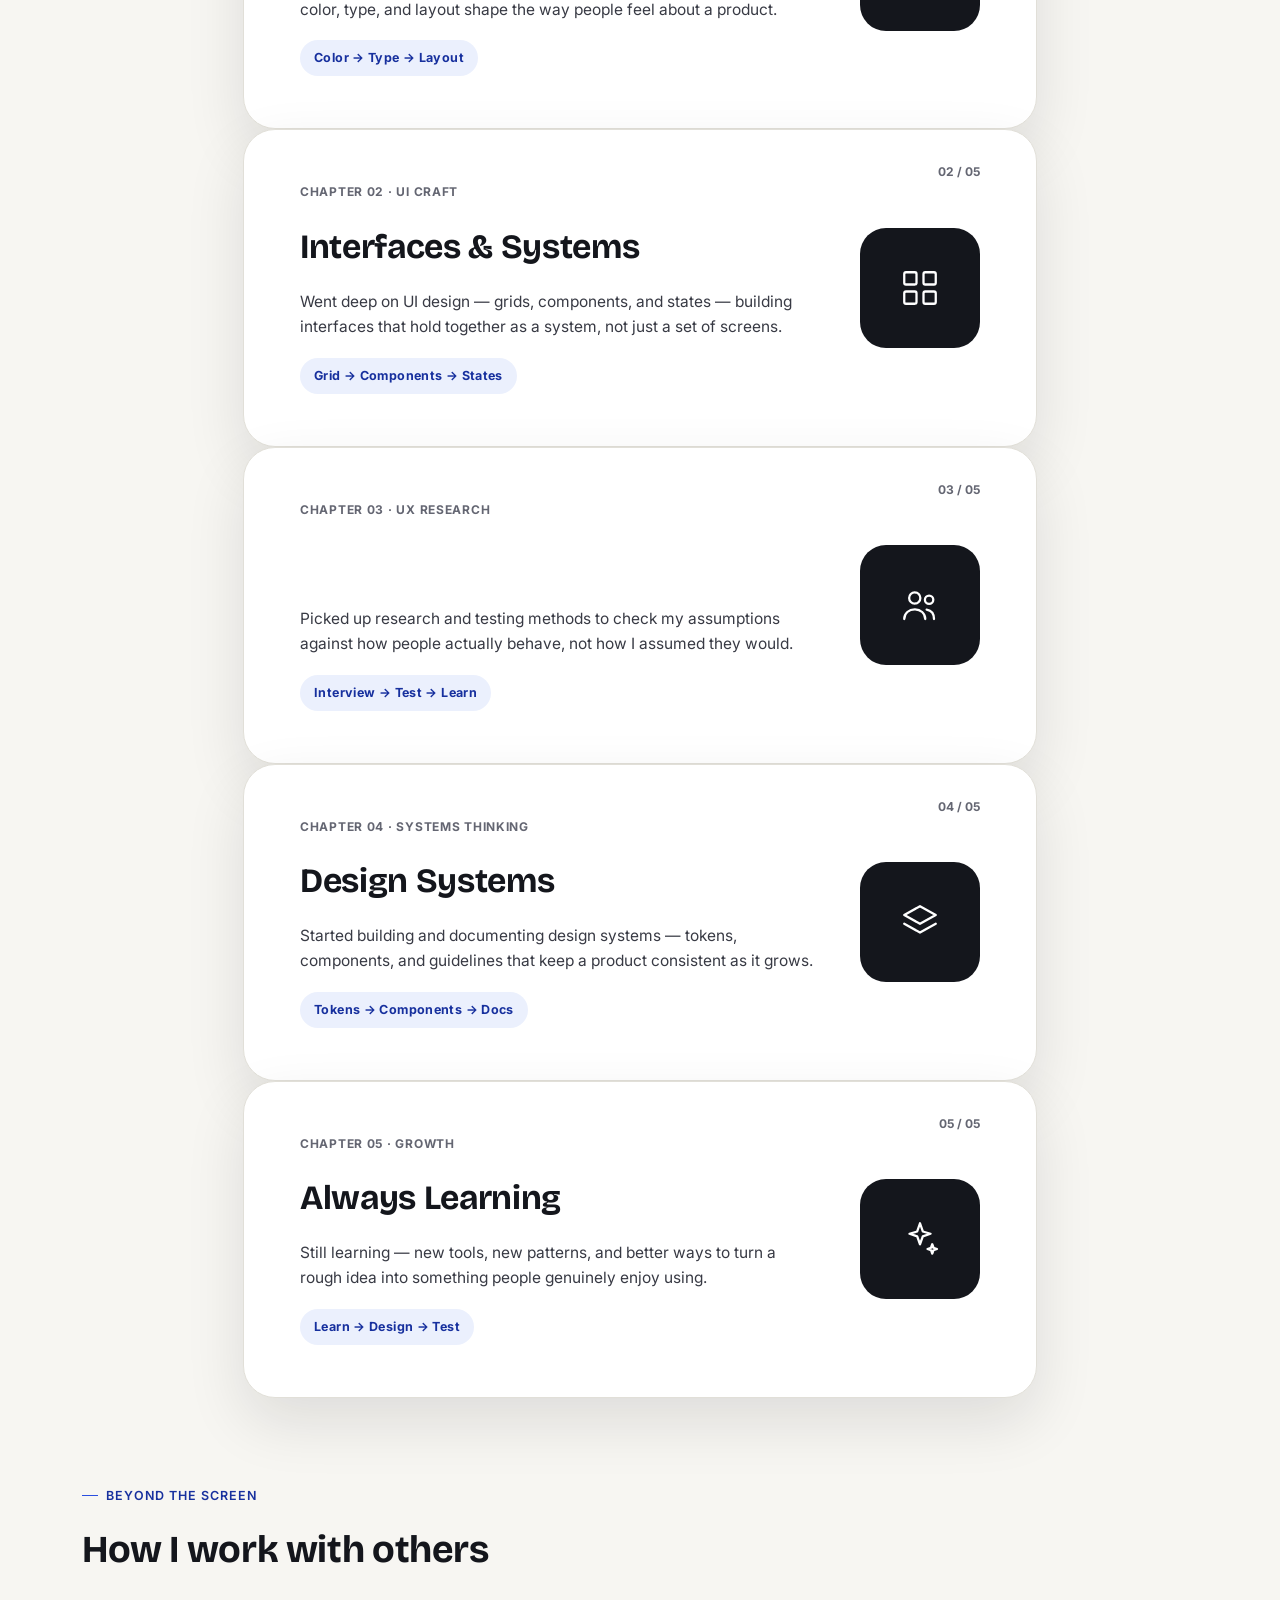
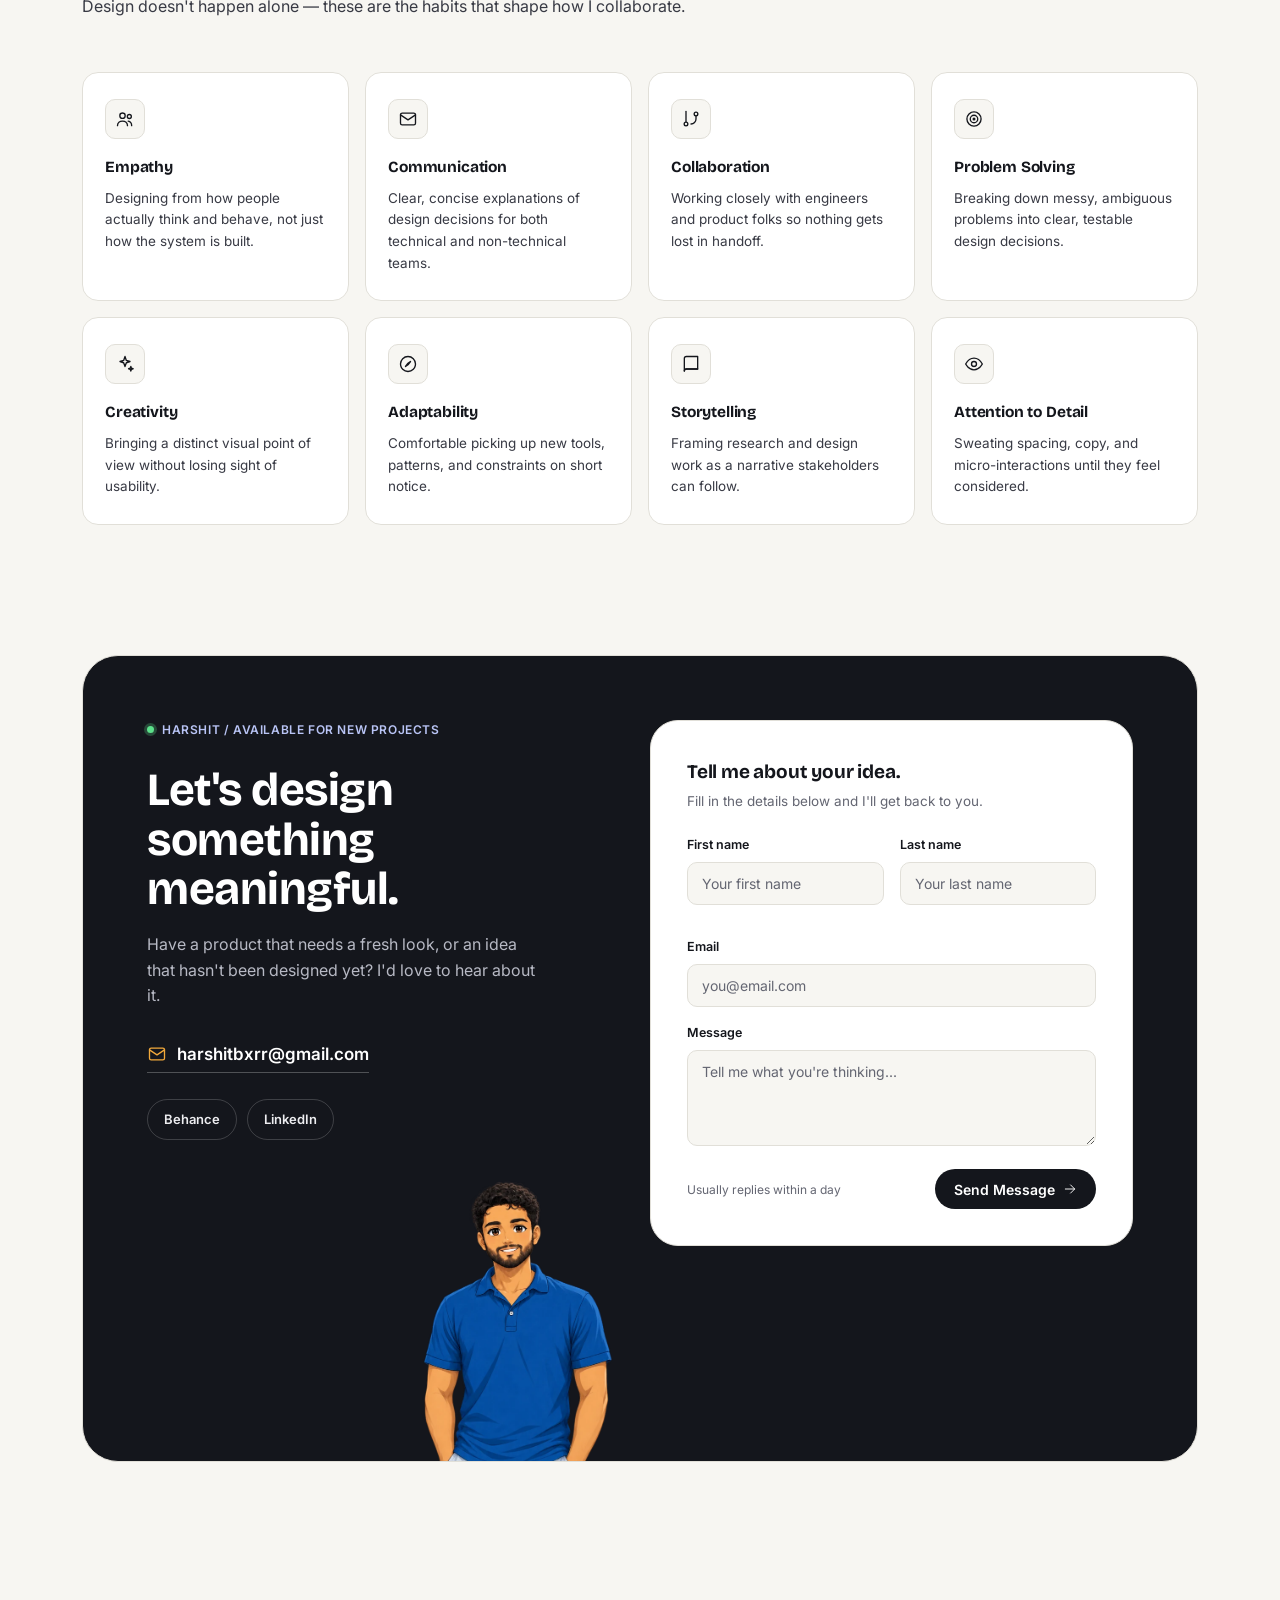
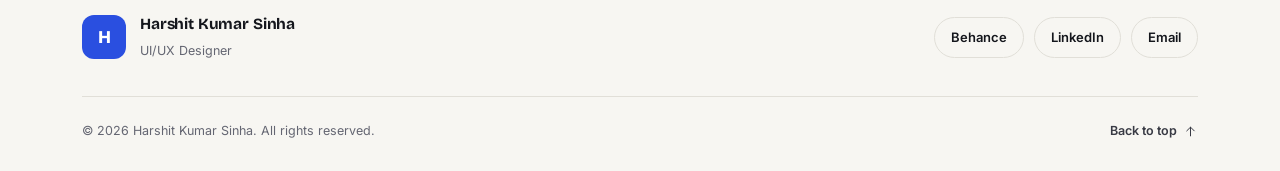
==== commit e228f507: "Create crisp border and accent hover state for floating badges and hero toggle buttons" ====
--- a/index.html
+++ b/index.html
@@ -219,12 +219,14 @@
   .hero-actions{ display:flex; flex-wrap:wrap; gap:12px; margin-top:32px; }
   .hero-links{ display:flex; align-items:center; gap:10px; margin-top:36px; }
   .hero-links a, .hero-links button{
-    width:44px; height:44px; border-radius:50%; border:1px solid var(--line); background:var(--surface);
+    width:44px; height:44px; border-radius:50%; border:1.5px solid var(--line); background:var(--surface);
     display:flex; align-items:center; justify-content:center; color:var(--ink-soft);
     transition:all .2s var(--ease); cursor:pointer; font:inherit; padding:0;
   }
   .hero-links a:hover, .hero-links button:hover{ border-color:var(--accent); color:var(--accent); transform:translateY(-2px); }
   .hero-links button:active{ transform:scale(.92); }
+  .hero-links #shareBtn{ border-color:var(--accent); color:var(--accent); background:var(--accent-soft); }
+  .hero-links #shareBtn:hover{ border-color:var(--accent-deep); color:var(--accent-deep); }
   .toast{ position:fixed; bottom:28px; left:50%; transform:translateX(-50%) translateY(20px); background:var(--ink); color:var(--card); padding:11px 22px; border-radius:999px; font-size:13.5px; font-weight:600; box-shadow:0 10px 30px rgba(0,0,0,.22); opacity:0; pointer-events:none; z-index:9999; transition:transform .3s var(--ease), opacity .3s var(--ease); display:flex; align-items:center; gap:8px; border:1px solid var(--line); }
   .toast.show{ opacity:1; transform:translateX(-50%) translateY(0); }
 
@@ -233,13 +235,15 @@
   .hero-portrait img{ width:100%; height:100%; object-fit:cover; object-position:center 24%; }
   .badge-float{
     position:absolute; z-index:2; display:flex; align-items:center; gap:10px;
-    padding:12px 16px; border:1px solid var(--line); border-radius:14px;
+    padding:12px 16px; border:1.5px solid var(--line); border-radius:14px;
     background:var(--surface); box-shadow:var(--shadow-md); font-size:13px; font-weight:600;
     animation:badge-float 5s ease-in-out infinite;
-  }
+    transition:border-color .25s var(--ease), transform .25s var(--ease);
+  }
+  .badge-float:hover{ border-color:var(--accent); }
   .badge-float .icon{ width:18px; height:18px; color:var(--accent); }
   .badge-1{ top:12%; left:-7%; }
-  .badge-2{ right:-6%; bottom:12%; }
+  .badge-2{ right:-6%; bottom:12%; border-color:rgba(242,169,59,.45); }
   .badge-3{ top:8%; right:-8%; animation-delay:-1.1s; }
   .badge-4{ top:48%; left:-10%; animation-delay:-2.2s; }
   .badge-5{ right:-5%; bottom:30%; animation-delay:-3.3s; }
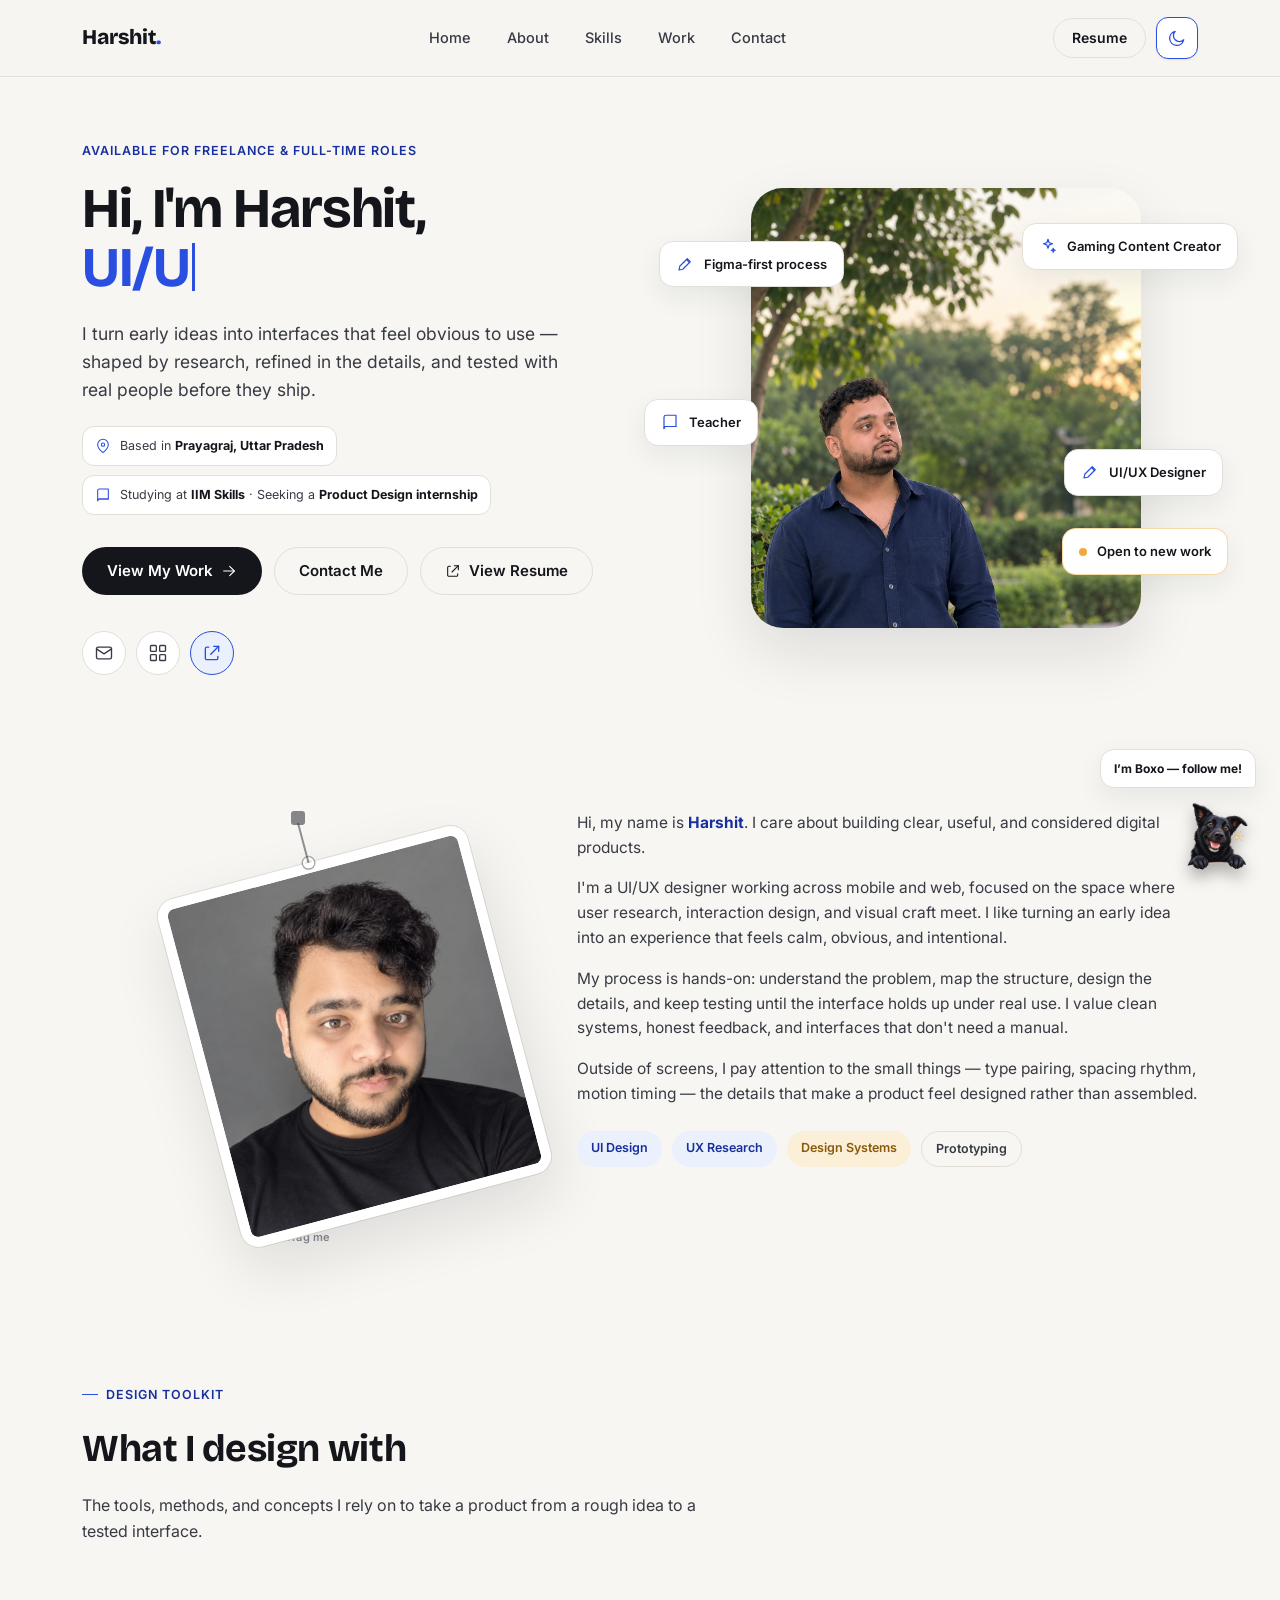
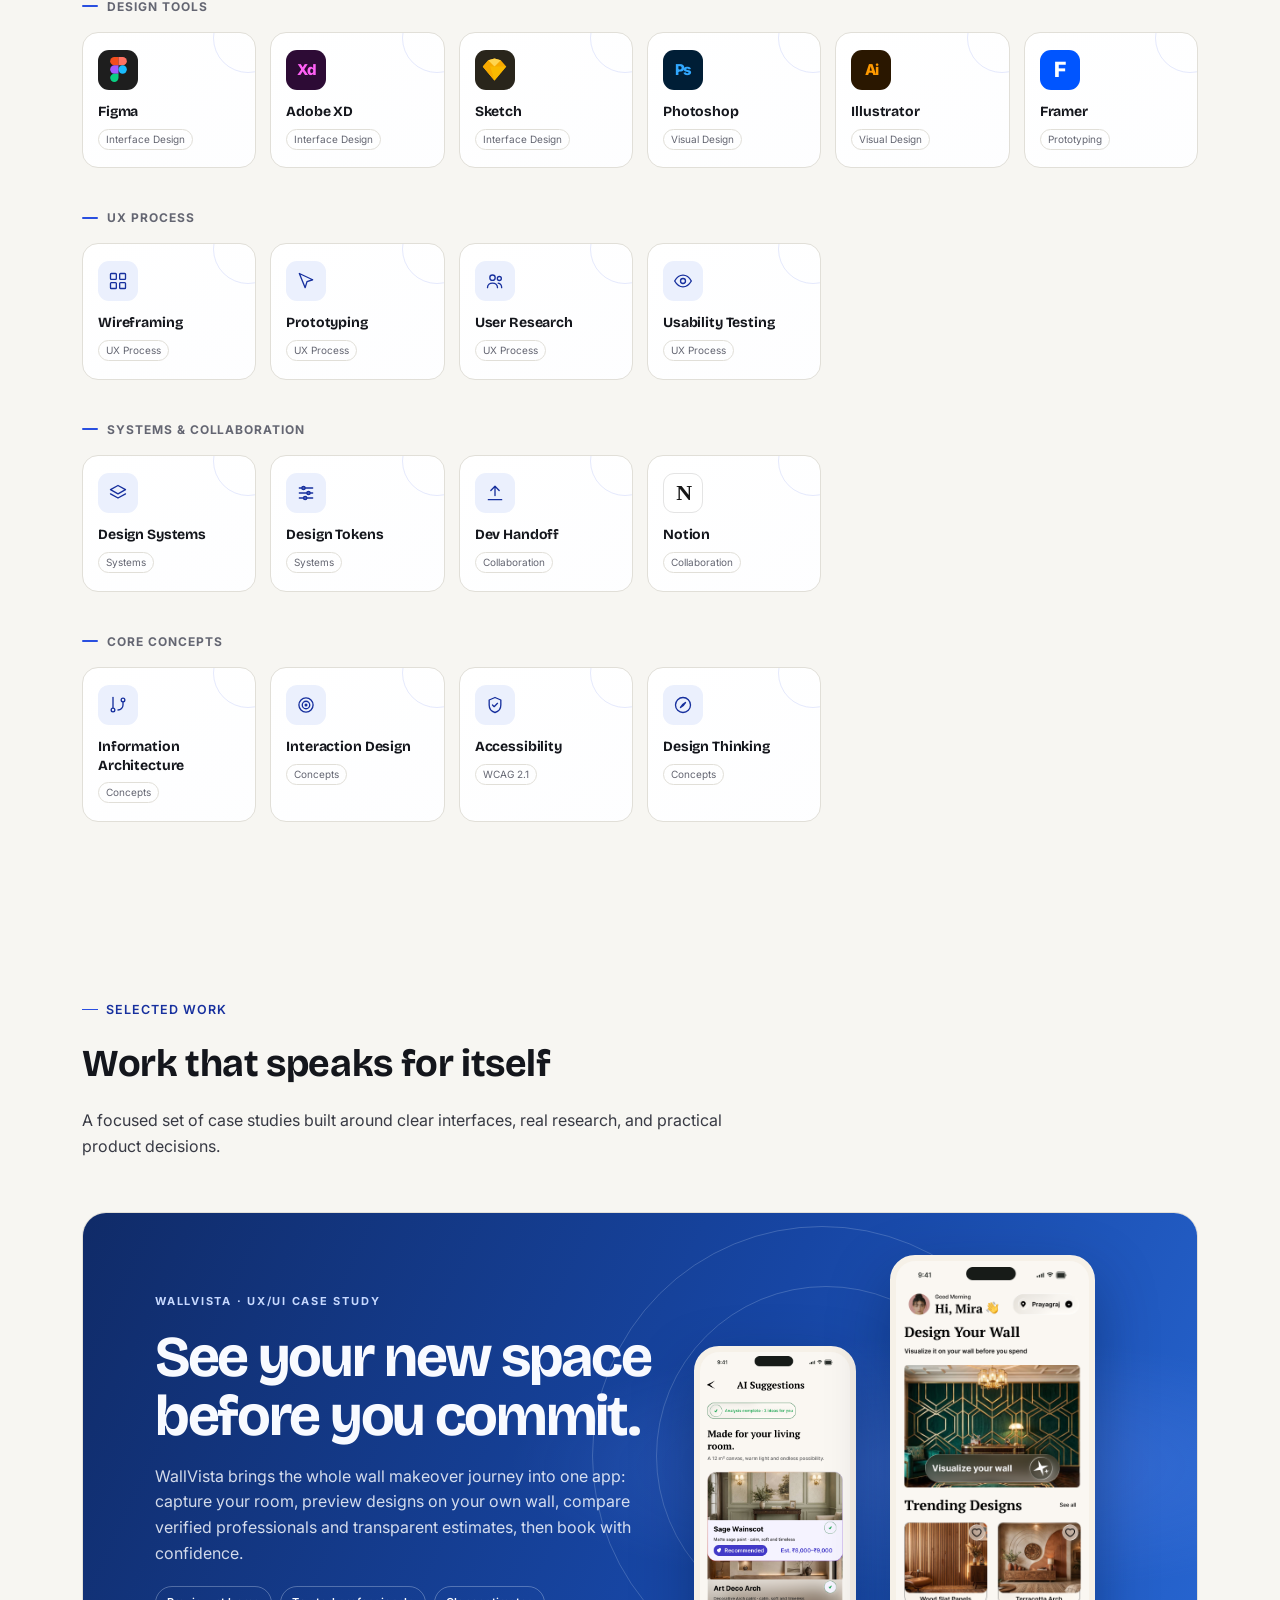
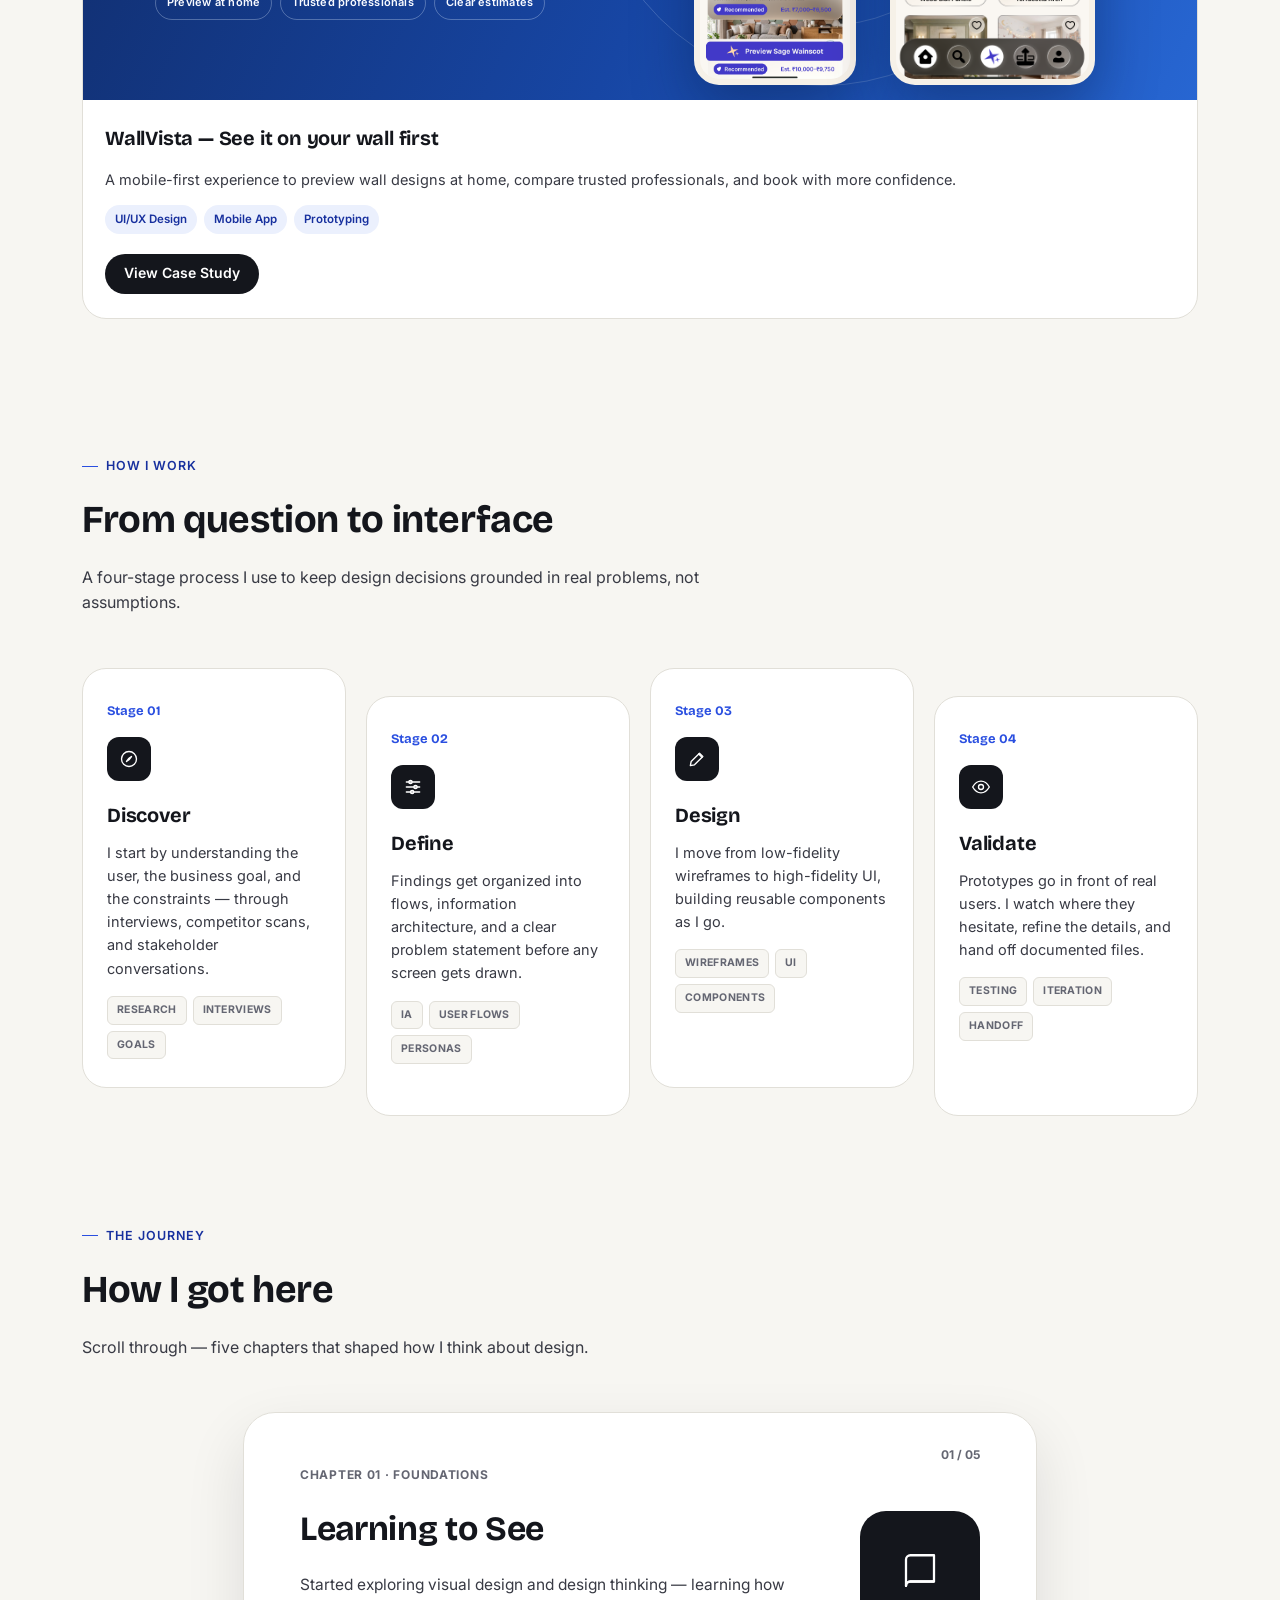
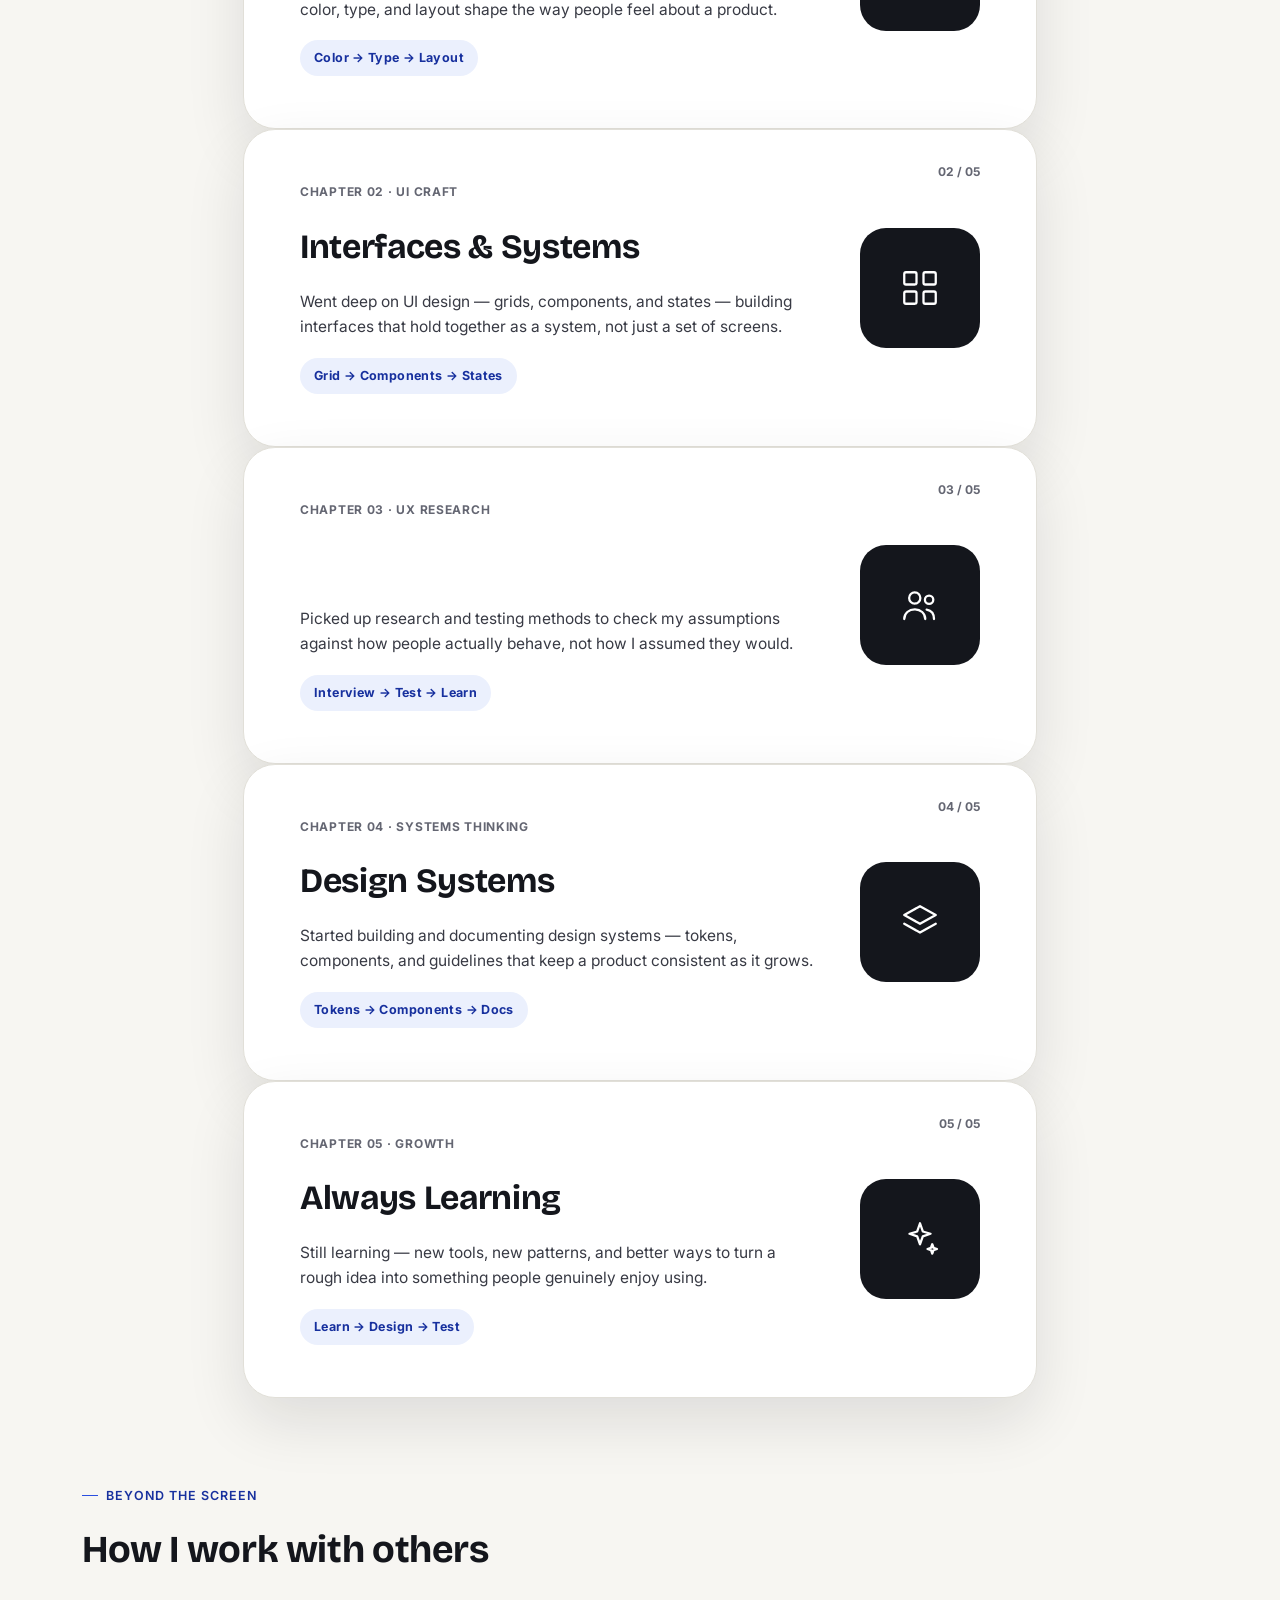
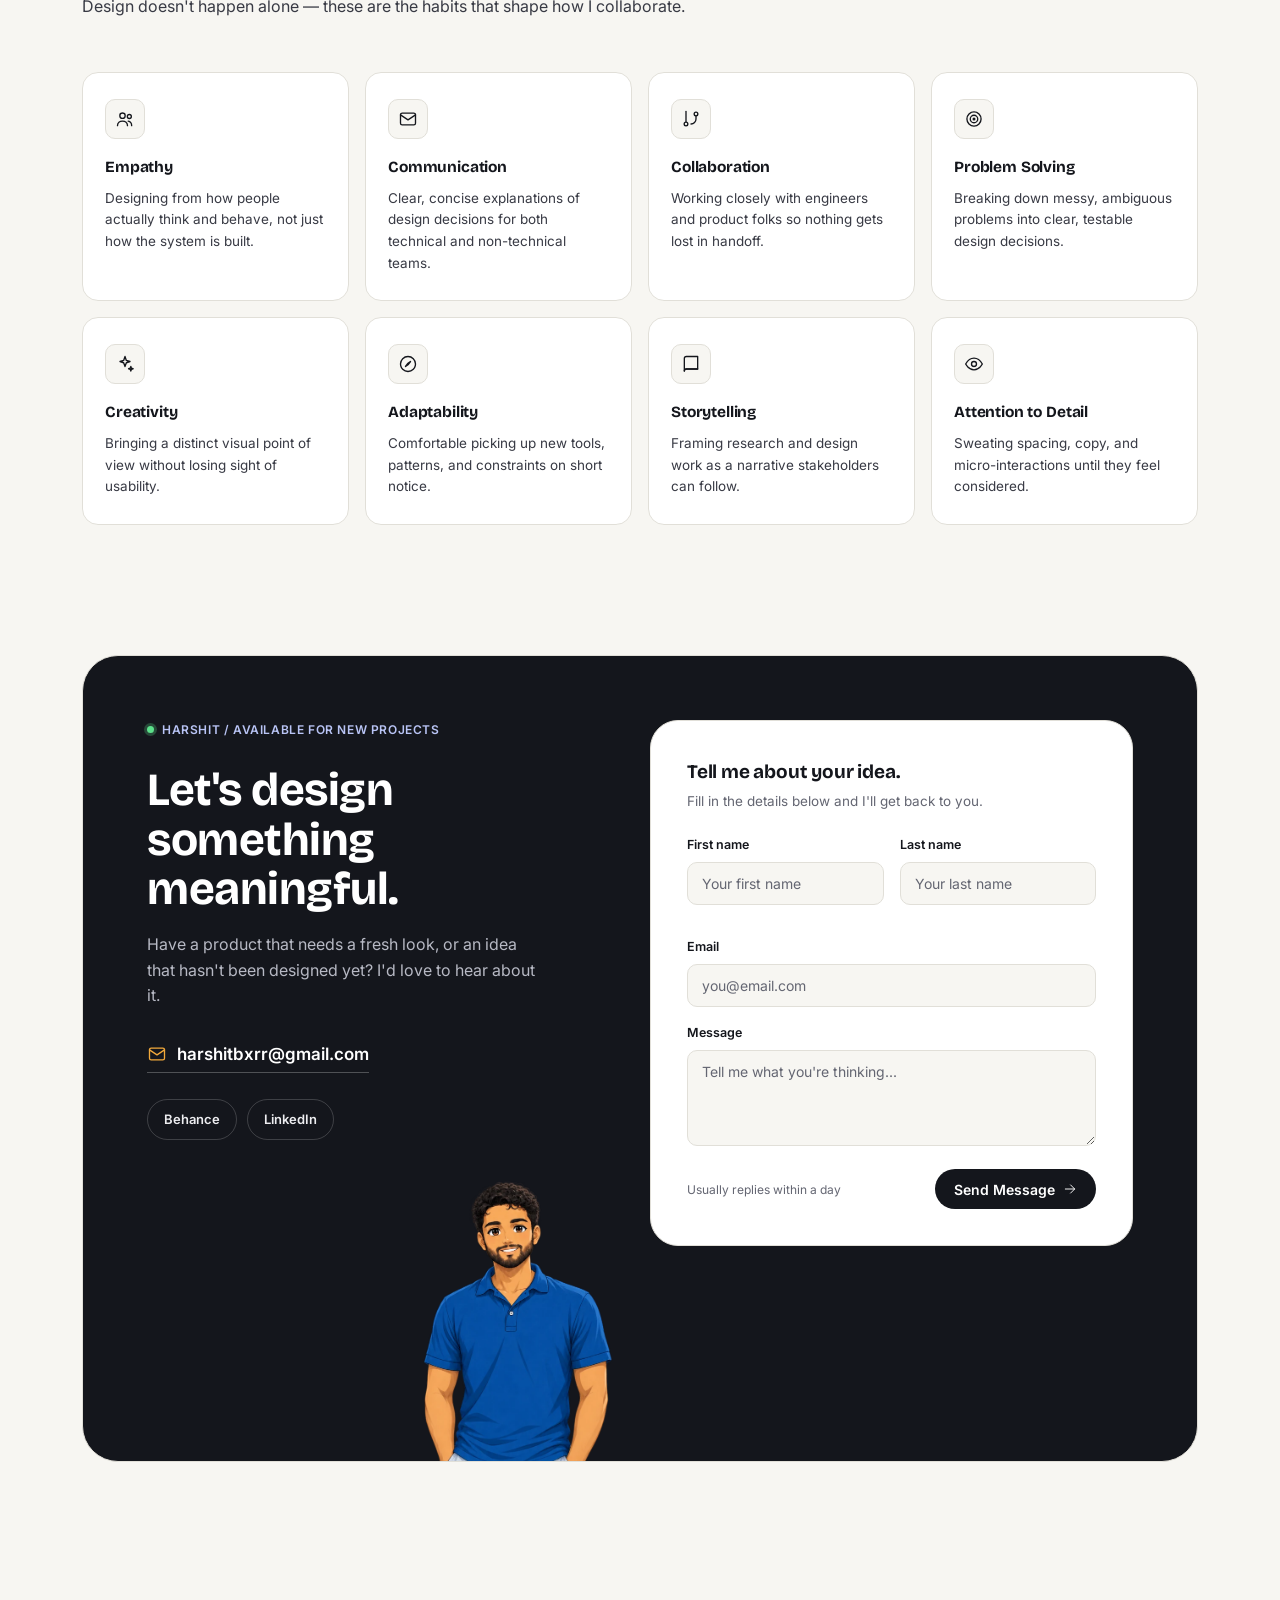
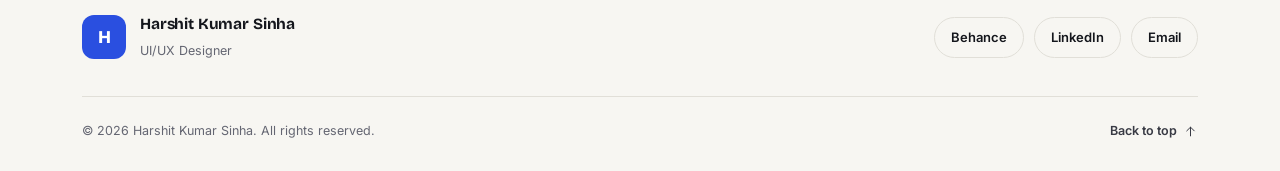
==== commit c491debf: "Reorder sections: place How I Work (process) below Selected Work" ====
--- a/index.html
+++ b/index.html
@@ -795,47 +795,6 @@
     </div>
   </section>
 
-  <!-- ================= PROCESS ================= -->
-  <section class="process" id="process">
-    <div class="wrap">
-      <div class="section-head" data-reveal>
-        <span class="kicker">How I Work</span>
-        <h2>From question to interface</h2>
-        <p>A four-stage process I use to keep design decisions grounded in real problems, not assumptions.</p>
-      </div>
-      <div class="process-grid" data-reveal>
-        <div class="process-card">
-          <span class="process-num">Stage 01</span>
-          <div class="process-icon"><svg class="icon"><use href="#i-compass"/></svg></div>
-          <h3>Discover</h3>
-          <p>I start by understanding the user, the business goal, and the constraints — through interviews, competitor scans, and stakeholder conversations.</p>
-          <div class="process-tags"><span>Research</span><span>Interviews</span><span>Goals</span></div>
-        </div>
-        <div class="process-card">
-          <span class="process-num">Stage 02</span>
-          <div class="process-icon"><svg class="icon"><use href="#i-sliders"/></svg></div>
-          <h3>Define</h3>
-          <p>Findings get organized into flows, information architecture, and a clear problem statement before any screen gets drawn.</p>
-          <div class="process-tags"><span>IA</span><span>User Flows</span><span>Personas</span></div>
-        </div>
-        <div class="process-card">
-          <span class="process-num">Stage 03</span>
-          <div class="process-icon"><svg class="icon"><use href="#i-pen"/></svg></div>
-          <h3>Design</h3>
-          <p>I move from low-fidelity wireframes to high-fidelity UI, building reusable components as I go.</p>
-          <div class="process-tags"><span>Wireframes</span><span>UI</span><span>Components</span></div>
-        </div>
-        <div class="process-card">
-          <span class="process-num">Stage 04</span>
-          <div class="process-icon"><svg class="icon"><use href="#i-eye"/></svg></div>
-          <h3>Validate</h3>
-          <p>Prototypes go in front of real users. I watch where they hesitate, refine the details, and hand off documented files.</p>
-          <div class="process-tags"><span>Testing</span><span>Iteration</span><span>Handoff</span></div>
-        </div>
-      </div>
-    </div>
-  </section>
-
   <!-- ================= WORK ================= -->
   <section class="work" id="work">
     <div class="wrap">
@@ -874,6 +833,47 @@
             </div>
           </div>
         </article>
+      </div>
+    </div>
+  </section>
+
+  <!-- ================= PROCESS ================= -->
+  <section class="process" id="process">
+    <div class="wrap">
+      <div class="section-head" data-reveal>
+        <span class="kicker">How I Work</span>
+        <h2>From question to interface</h2>
+        <p>A four-stage process I use to keep design decisions grounded in real problems, not assumptions.</p>
+      </div>
+      <div class="process-grid" data-reveal>
+        <div class="process-card">
+          <span class="process-num">Stage 01</span>
+          <div class="process-icon"><svg class="icon"><use href="#i-compass"/></svg></div>
+          <h3>Discover</h3>
+          <p>I start by understanding the user, the business goal, and the constraints — through interviews, competitor scans, and stakeholder conversations.</p>
+          <div class="process-tags"><span>Research</span><span>Interviews</span><span>Goals</span></div>
+        </div>
+        <div class="process-card">
+          <span class="process-num">Stage 02</span>
+          <div class="process-icon"><svg class="icon"><use href="#i-sliders"/></svg></div>
+          <h3>Define</h3>
+          <p>Findings get organized into flows, information architecture, and a clear problem statement before any screen gets drawn.</p>
+          <div class="process-tags"><span>IA</span><span>User Flows</span><span>Personas</span></div>
+        </div>
+        <div class="process-card">
+          <span class="process-num">Stage 03</span>
+          <div class="process-icon"><svg class="icon"><use href="#i-pen"/></svg></div>
+          <h3>Design</h3>
+          <p>I move from low-fidelity wireframes to high-fidelity UI, building reusable components as I go.</p>
+          <div class="process-tags"><span>Wireframes</span><span>UI</span><span>Components</span></div>
+        </div>
+        <div class="process-card">
+          <span class="process-num">Stage 04</span>
+          <div class="process-icon"><svg class="icon"><use href="#i-eye"/></svg></div>
+          <h3>Validate</h3>
+          <p>Prototypes go in front of real users. I watch where they hesitate, refine the details, and hand off documented files.</p>
+          <div class="process-tags"><span>Testing</span><span>Iteration</span><span>Handoff</span></div>
+        </div>
       </div>
     </div>
   </section>
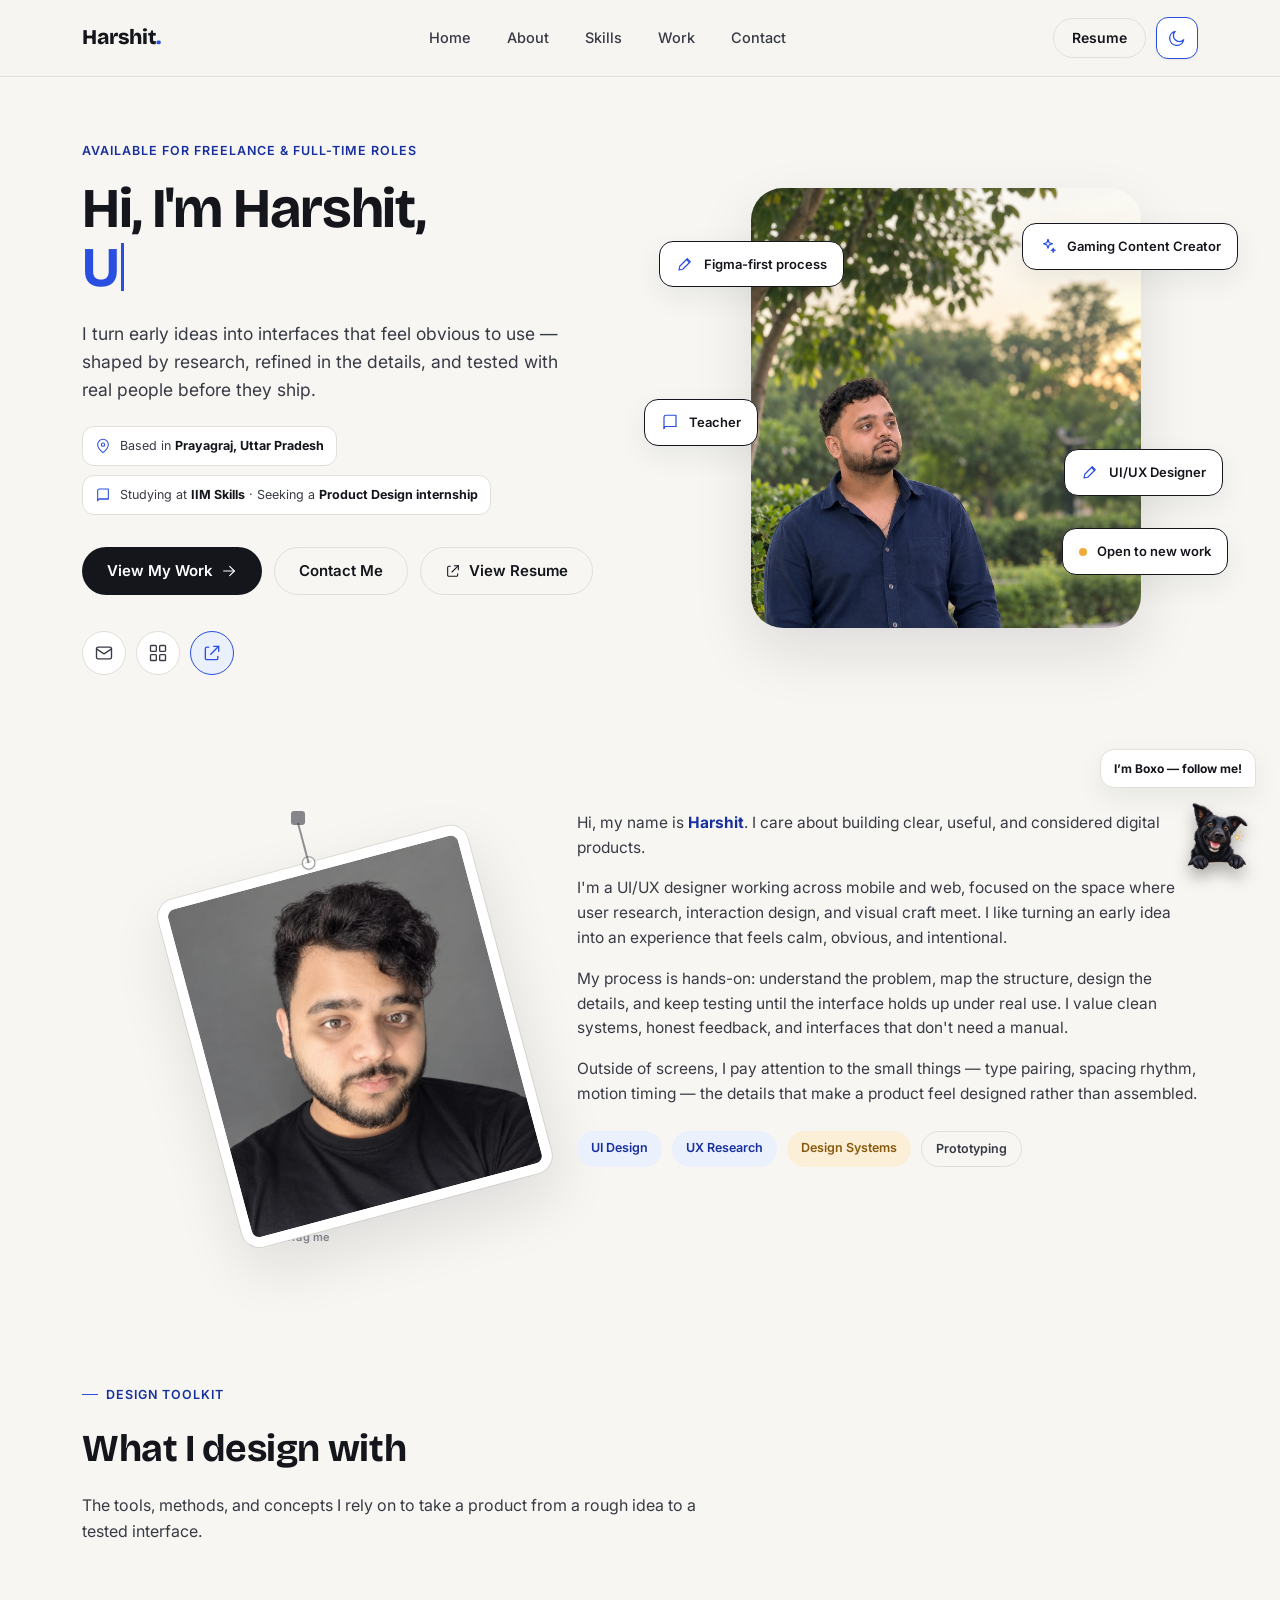
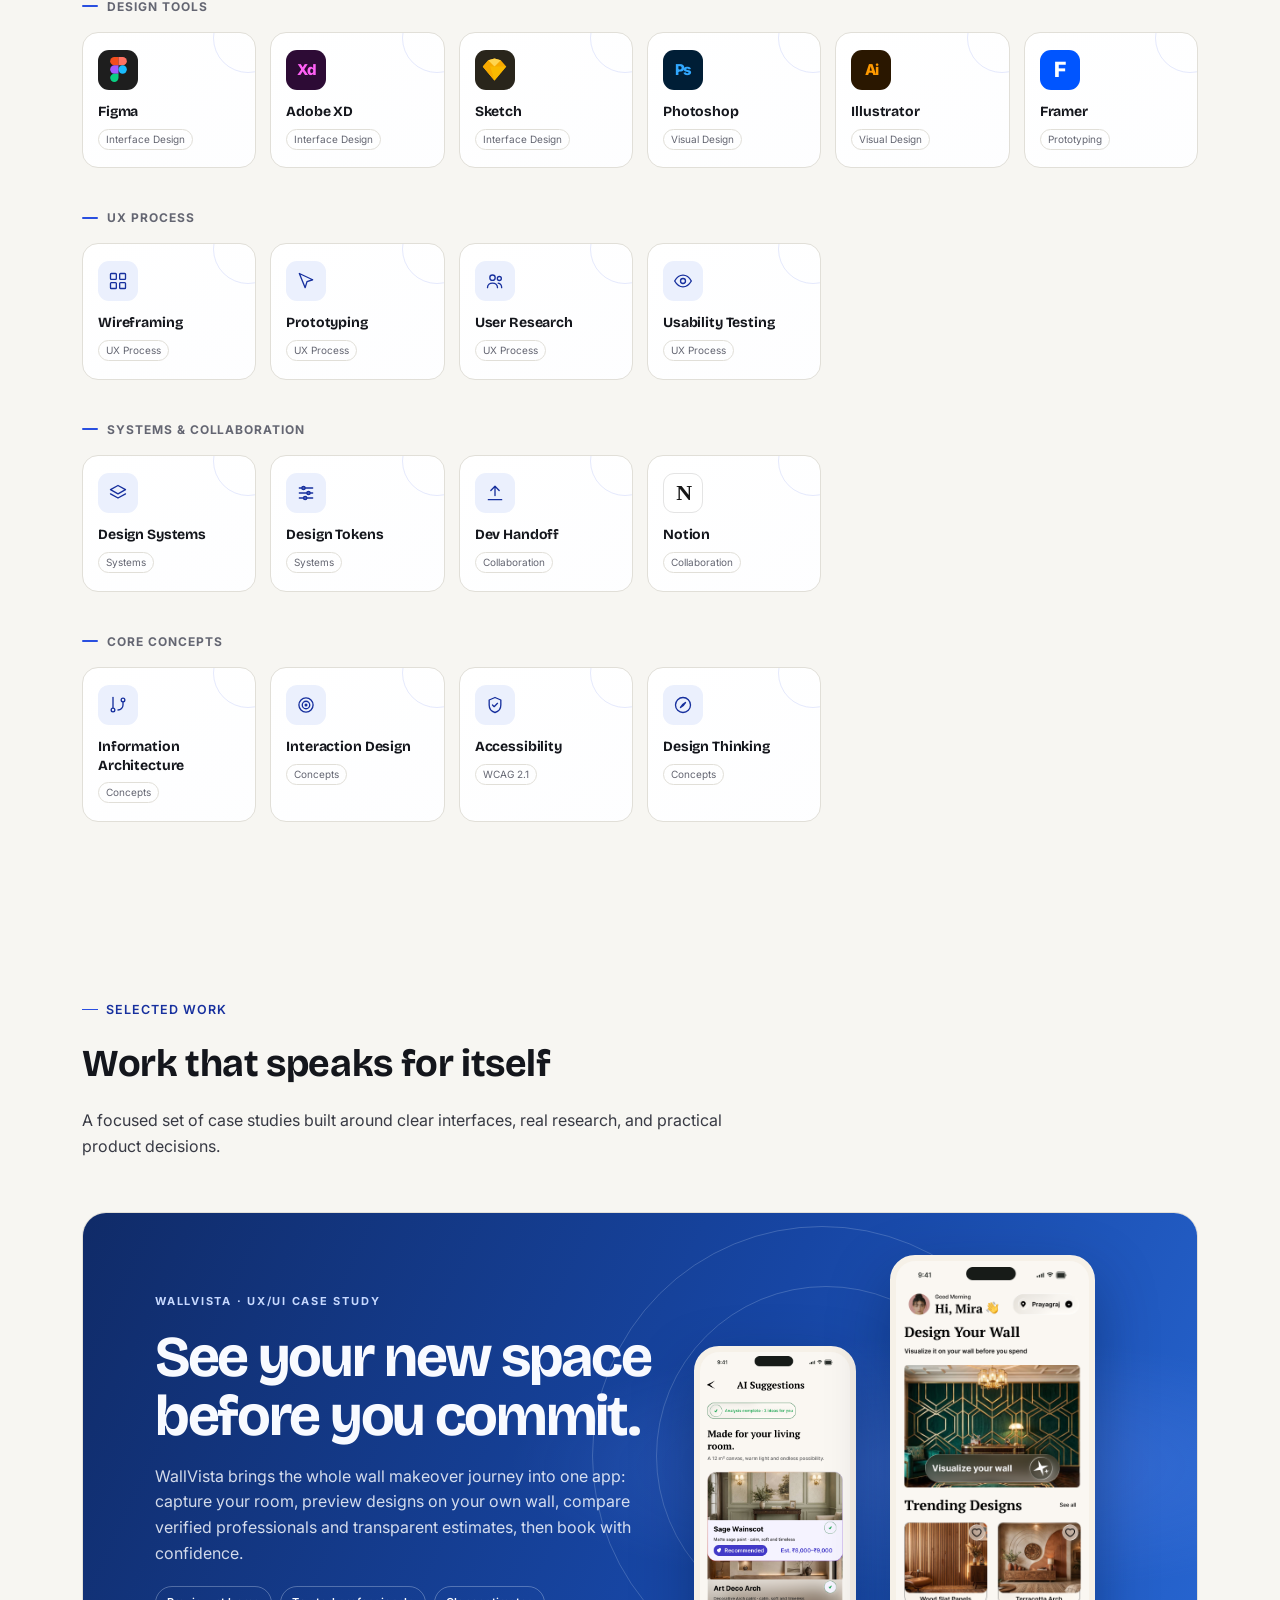
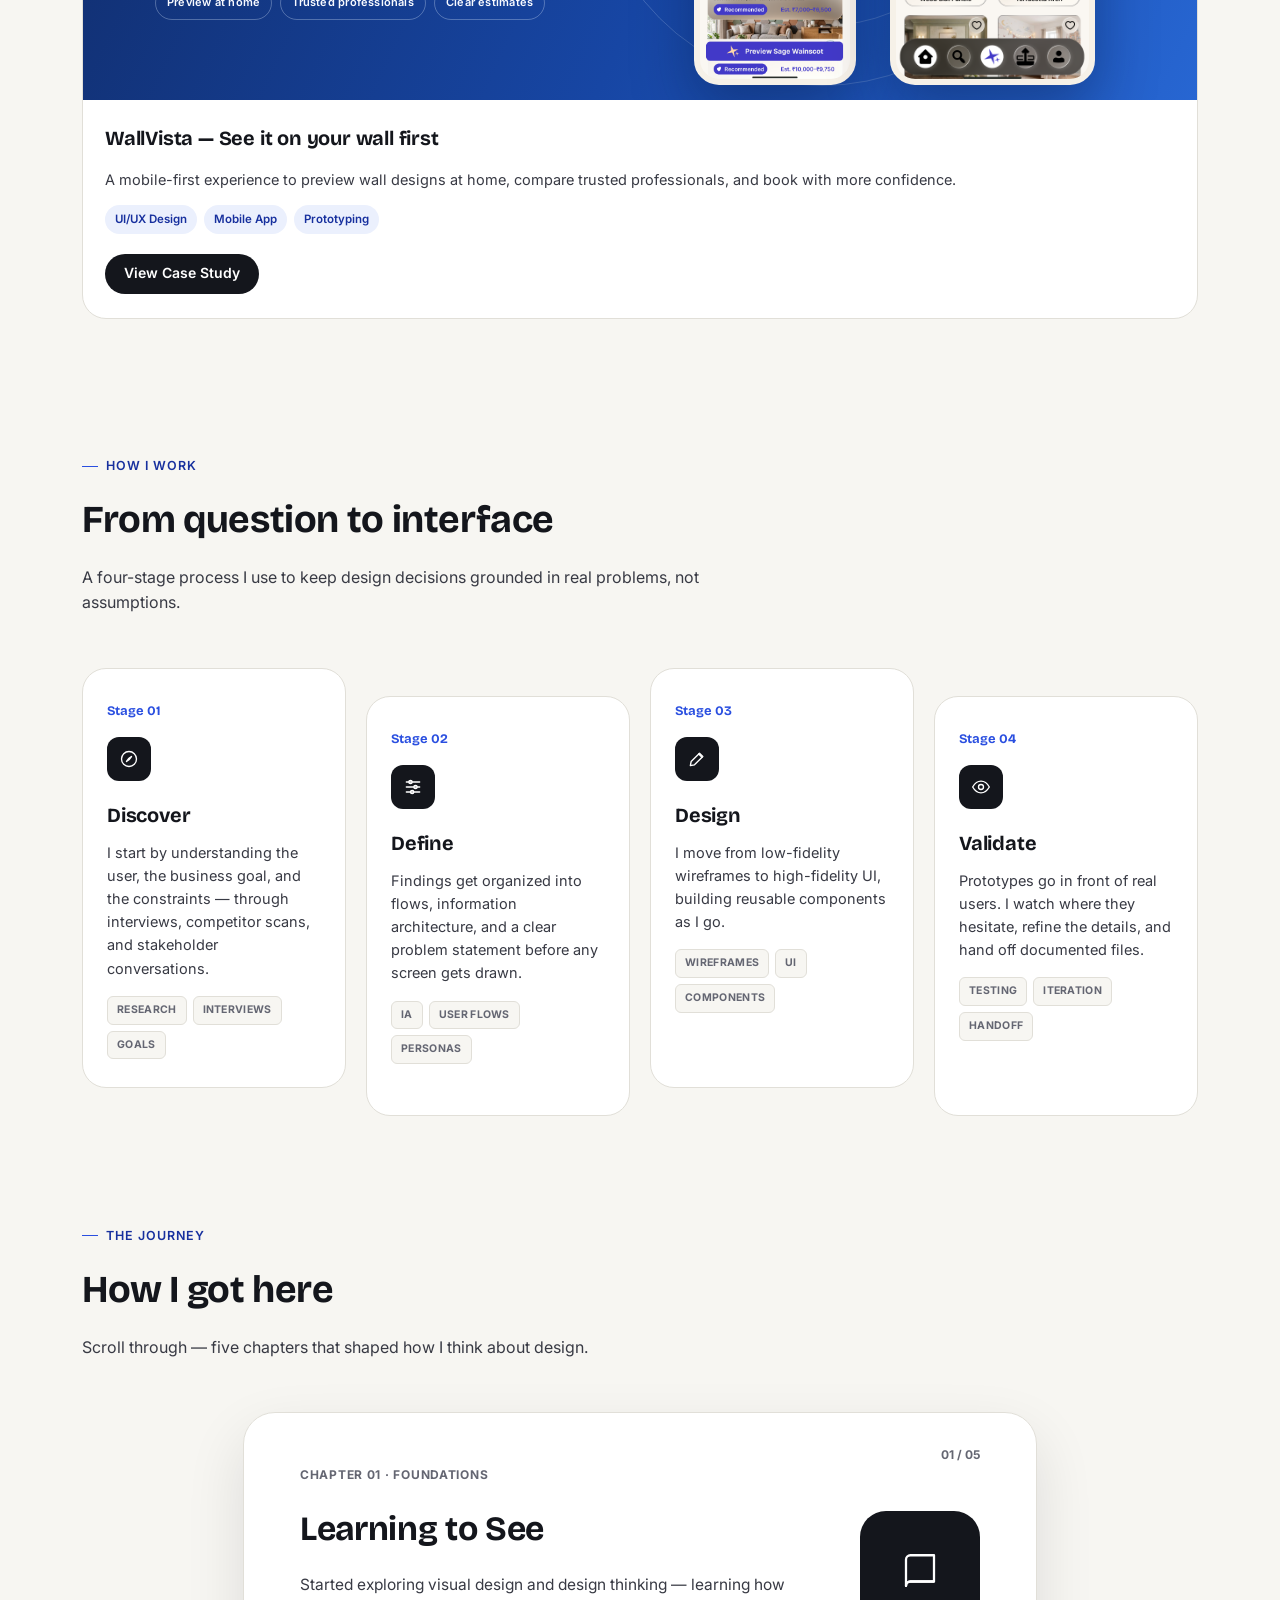
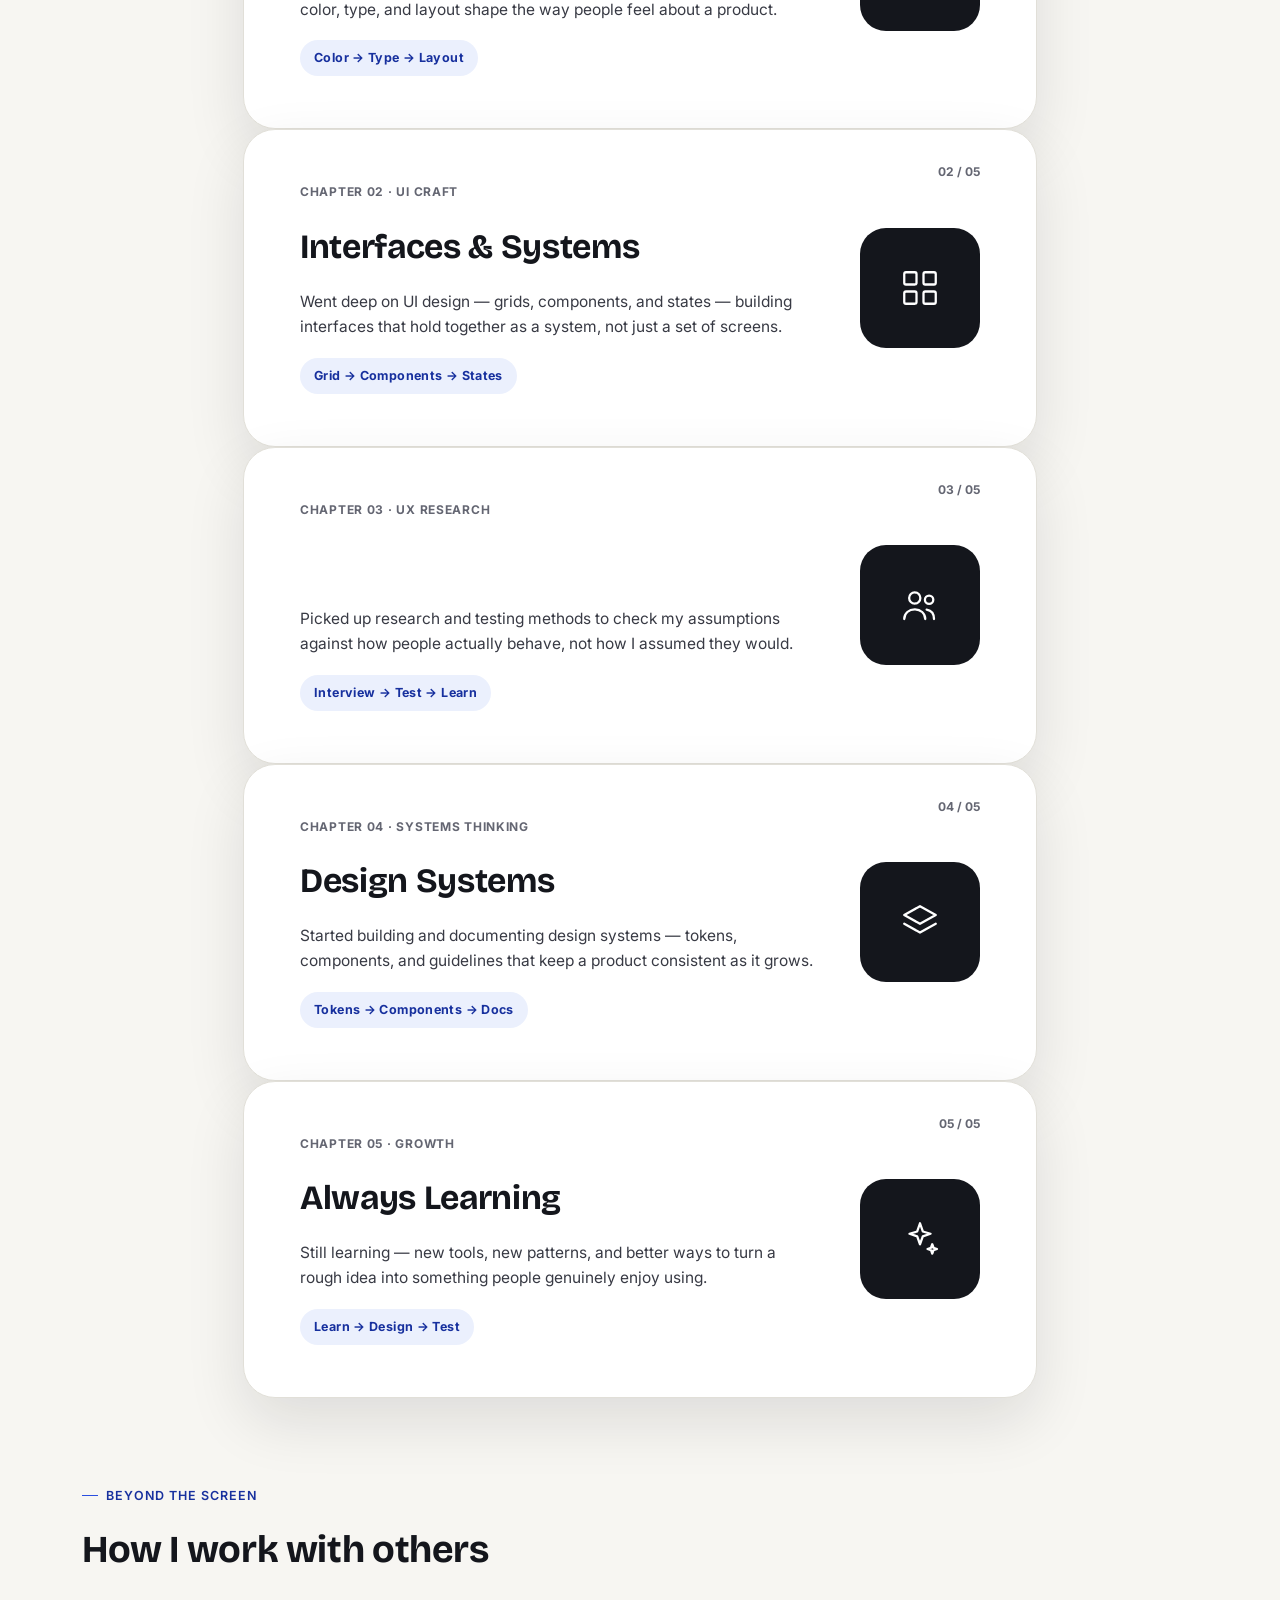
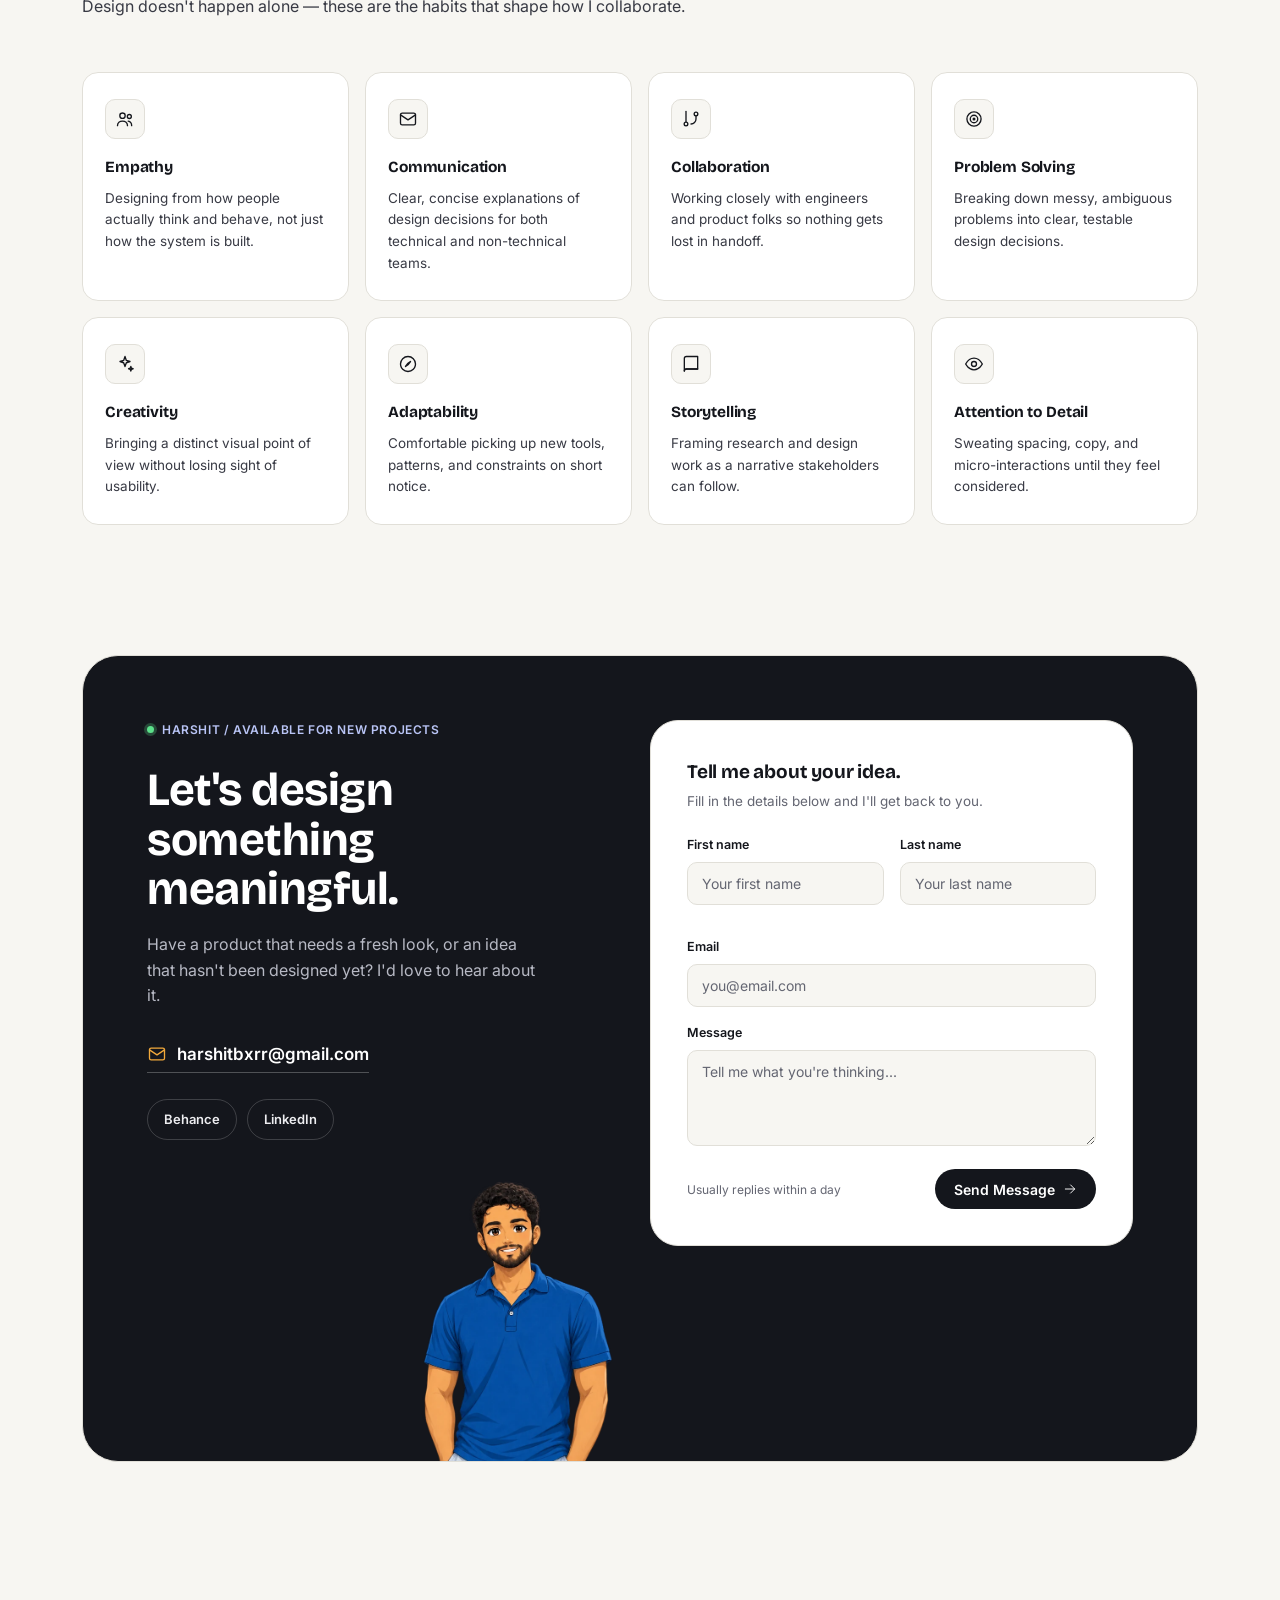
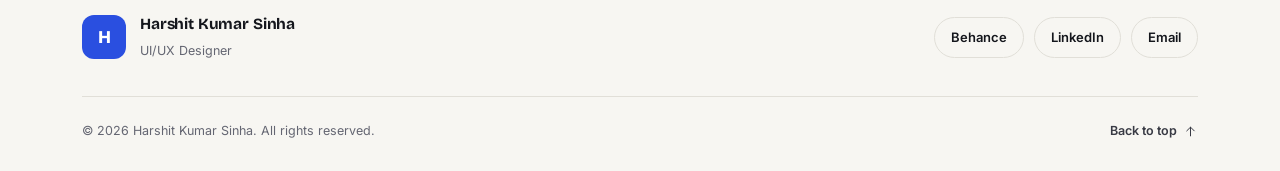
==== commit b2af18be: "Add crisp black border to floating hero pills" ====
--- a/index.html
+++ b/index.html
@@ -235,7 +235,7 @@
   .hero-portrait img{ width:100%; height:100%; object-fit:cover; object-position:center 24%; }
   .badge-float{
     position:absolute; z-index:2; display:flex; align-items:center; gap:10px;
-    padding:12px 16px; border:1.5px solid var(--line); border-radius:14px;
+    padding:12px 16px; border:1.5px solid #14161C; border-radius:14px;
     background:var(--surface); box-shadow:var(--shadow-md); font-size:13px; font-weight:600;
     animation:badge-float 5s ease-in-out infinite;
     transition:border-color .25s var(--ease), transform .25s var(--ease);
@@ -243,7 +243,7 @@
   .badge-float:hover{ border-color:var(--accent); }
   .badge-float .icon{ width:18px; height:18px; color:var(--accent); }
   .badge-1{ top:12%; left:-7%; }
-  .badge-2{ right:-6%; bottom:12%; border-color:rgba(242,169,59,.45); }
+  .badge-2{ right:-6%; bottom:12%; }
   .badge-3{ top:8%; right:-8%; animation-delay:-1.1s; }
   .badge-4{ top:48%; left:-10%; animation-delay:-2.2s; }
   .badge-5{ right:-5%; bottom:30%; animation-delay:-3.3s; }
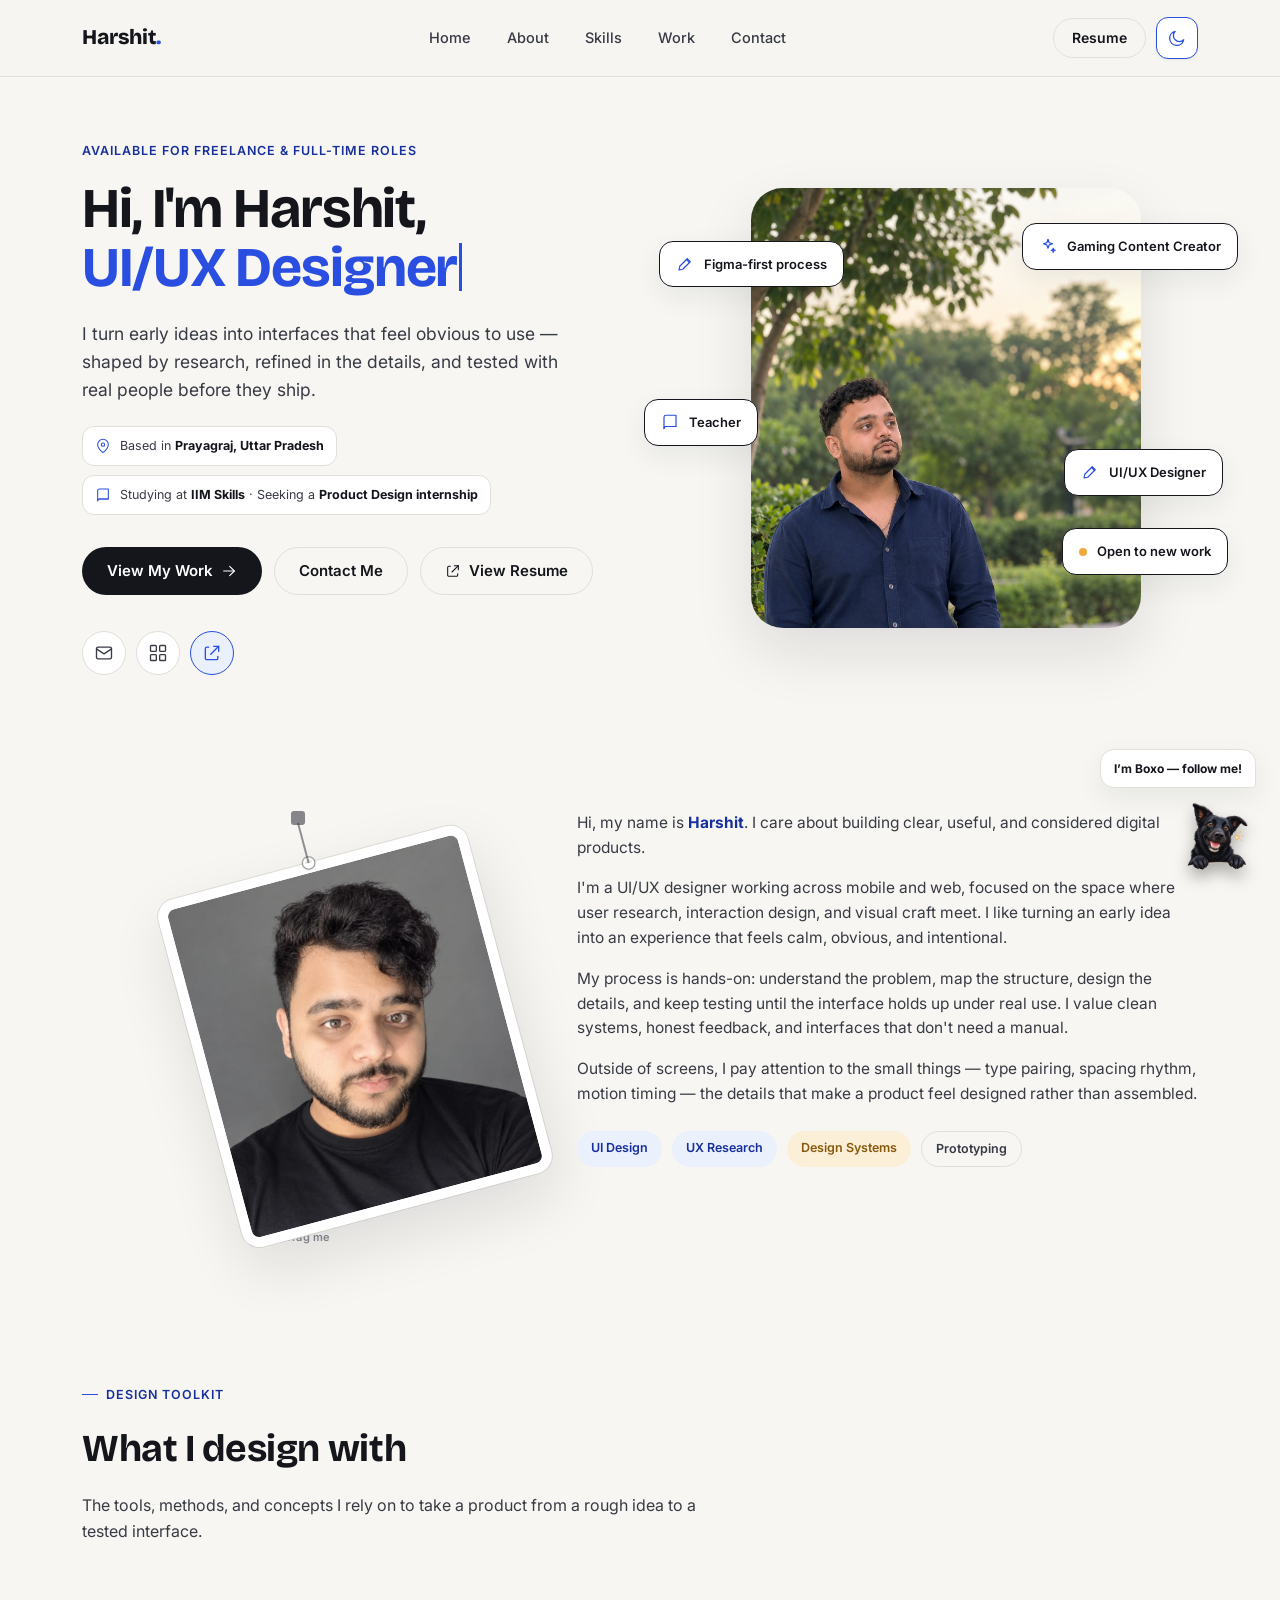
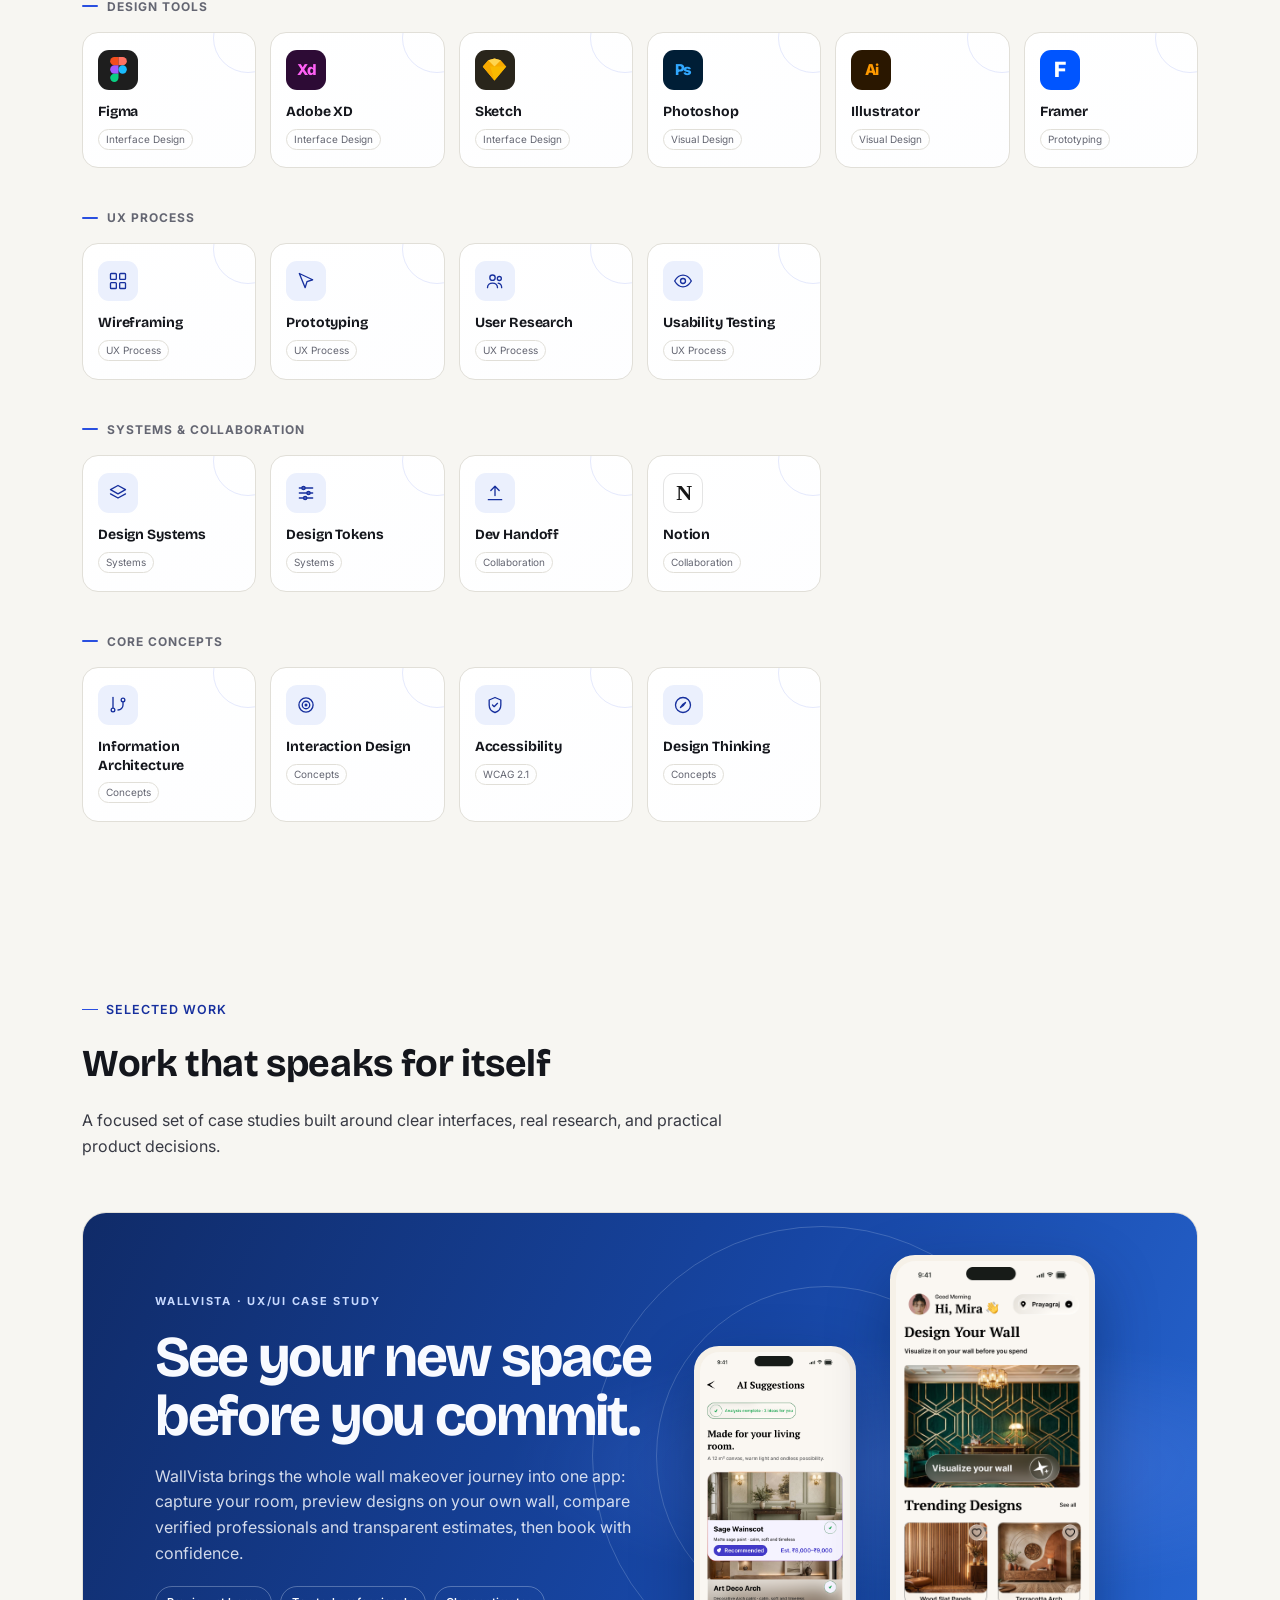
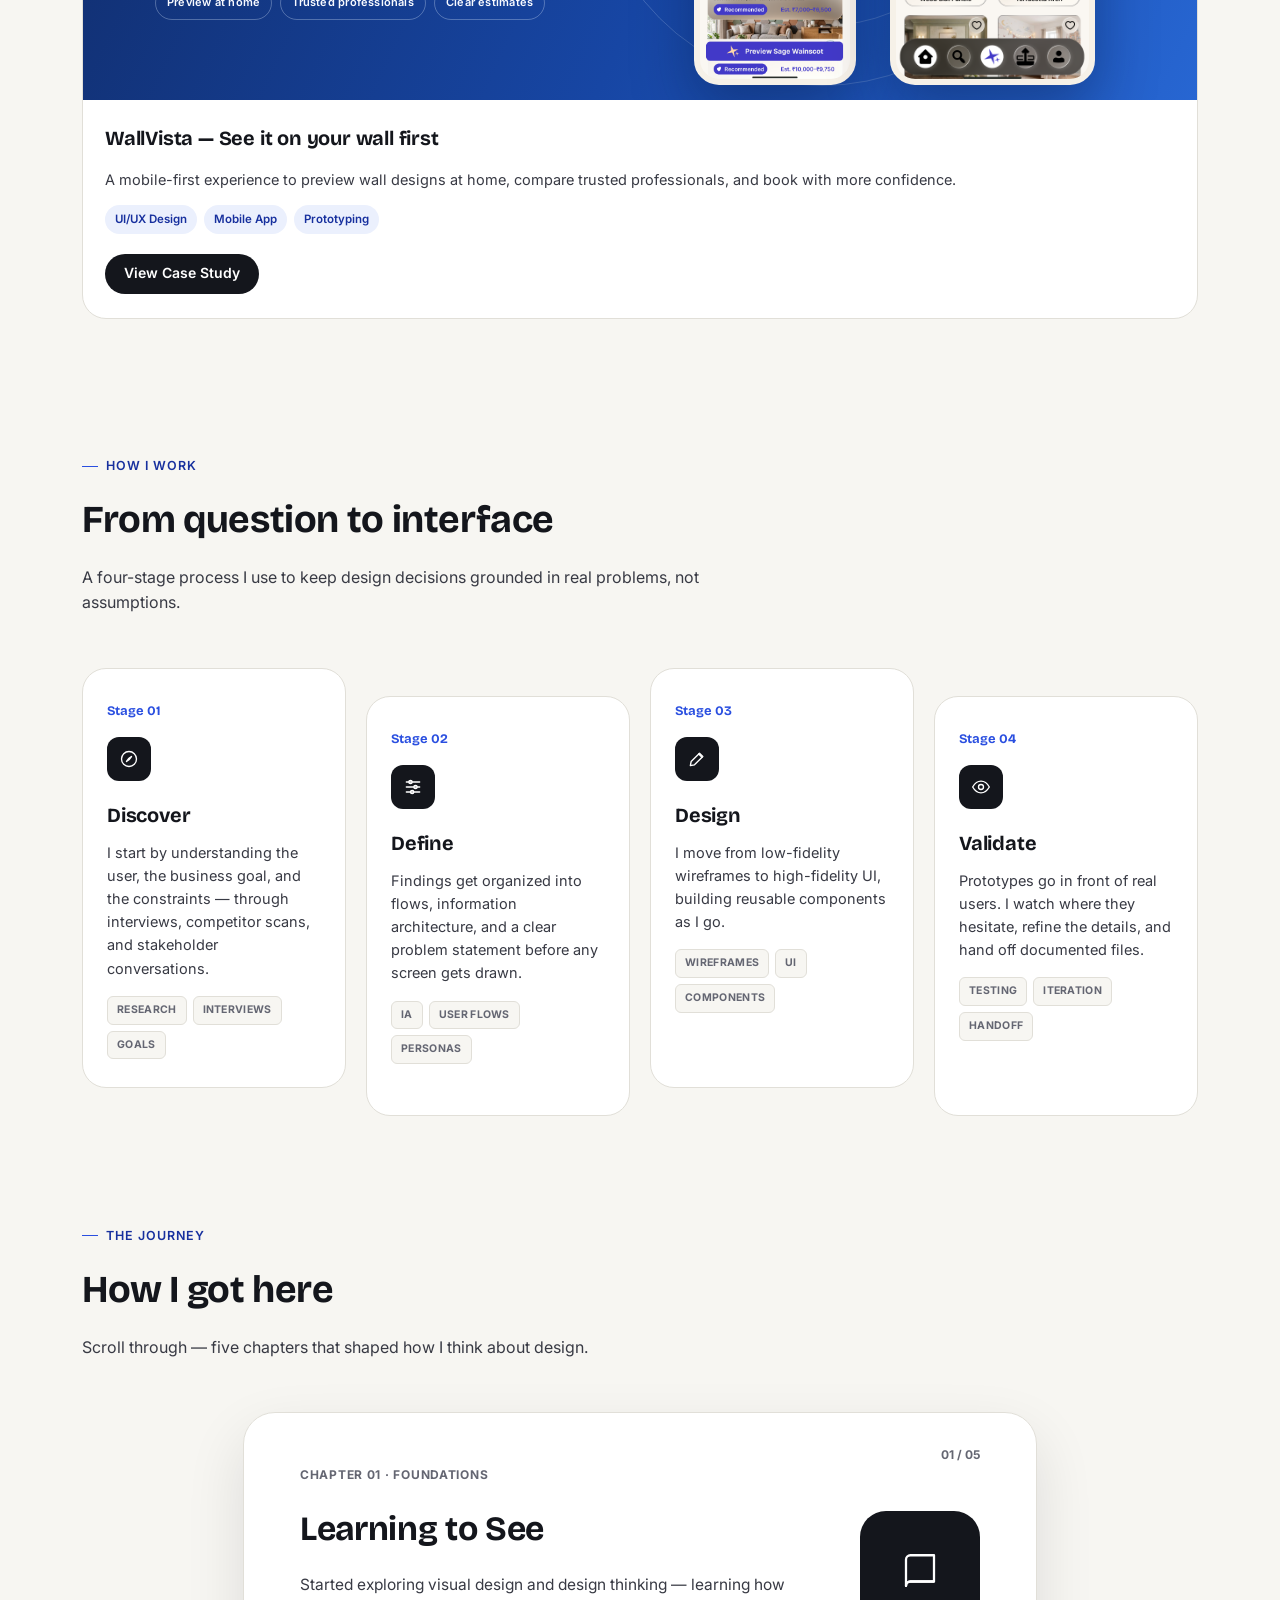
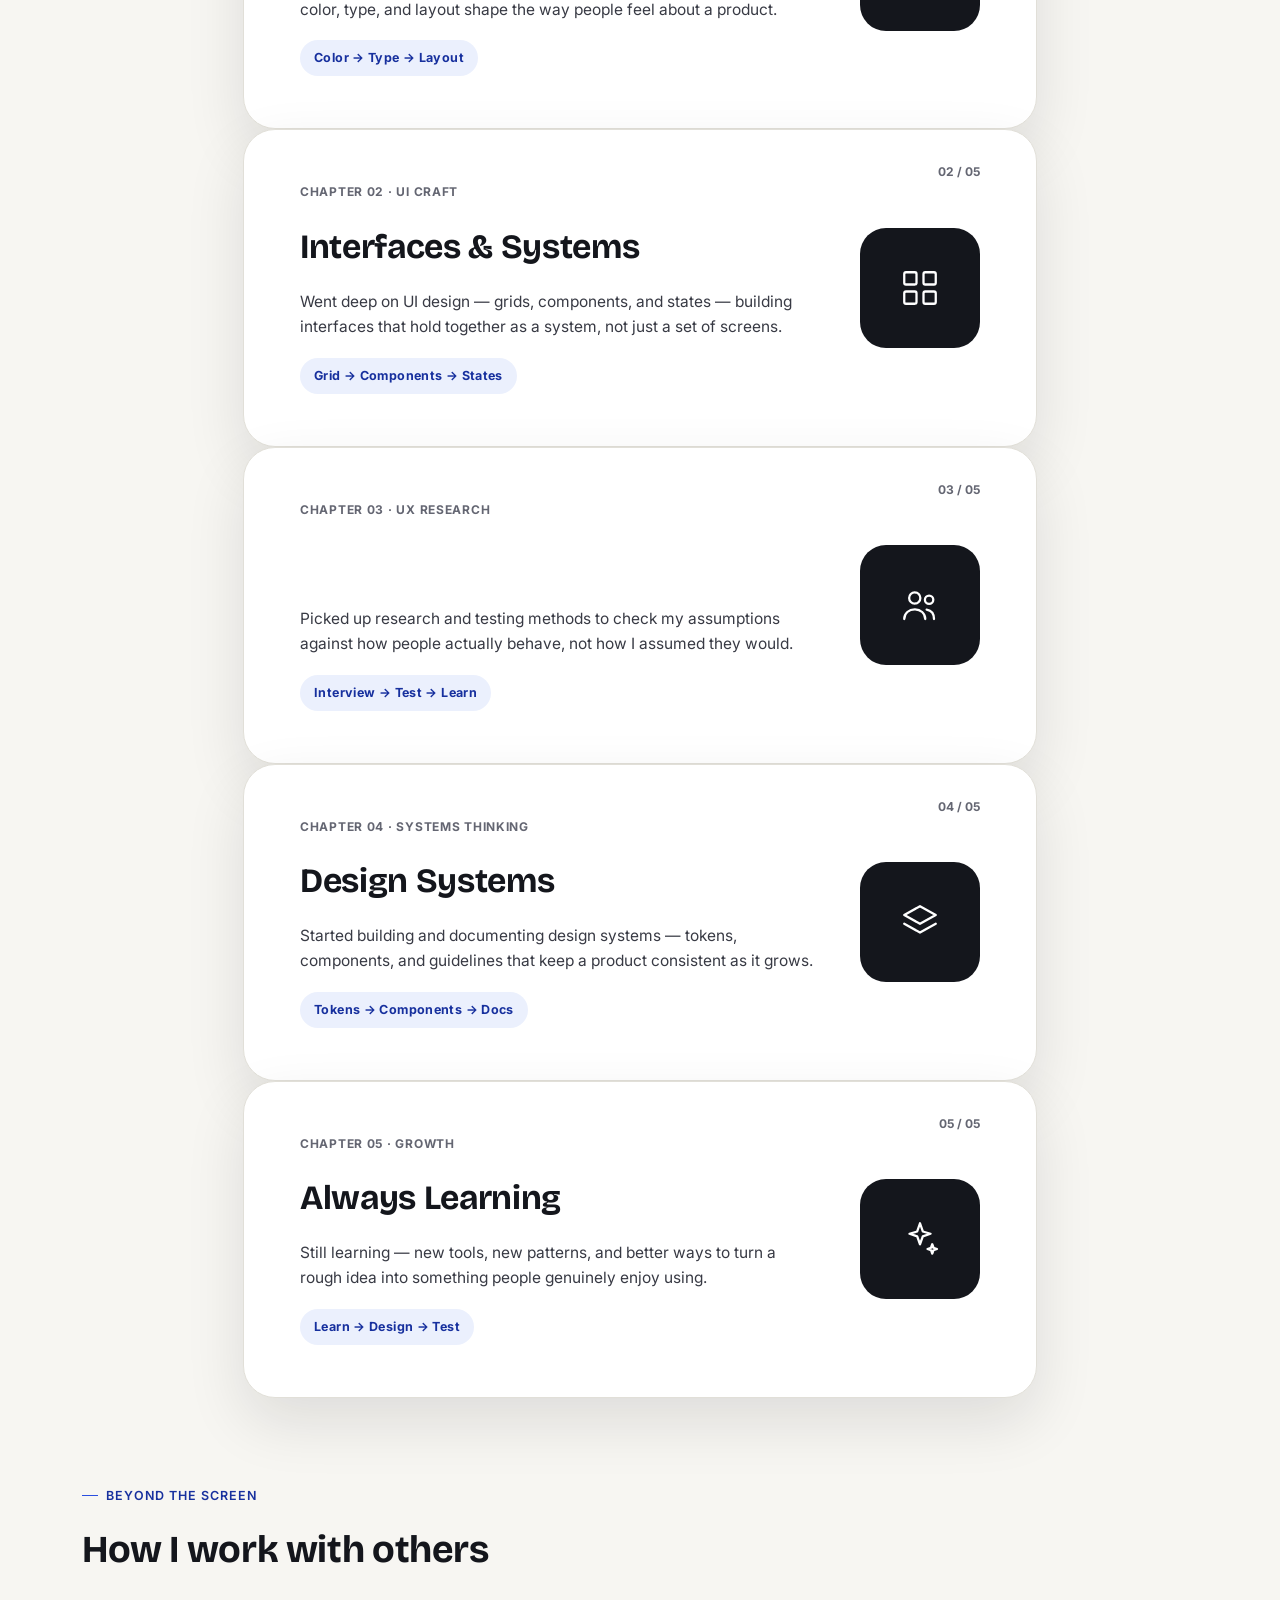
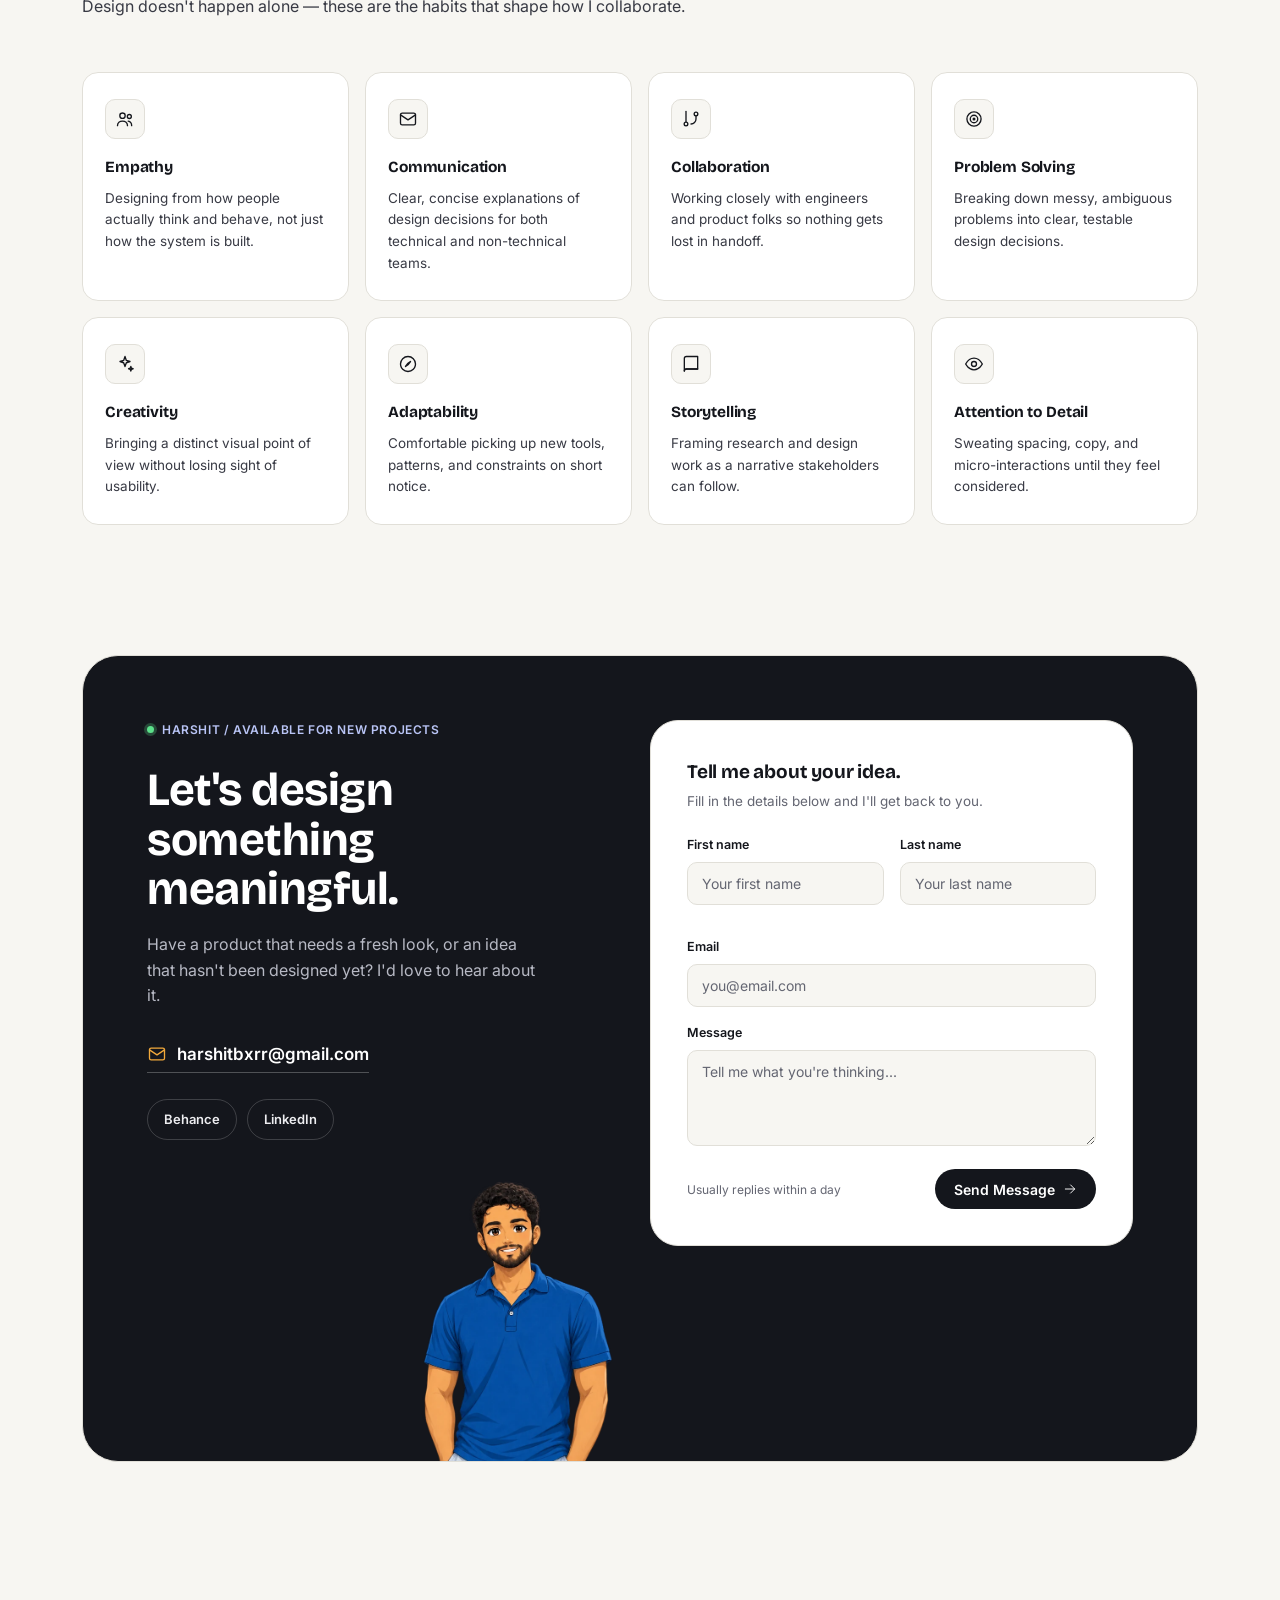
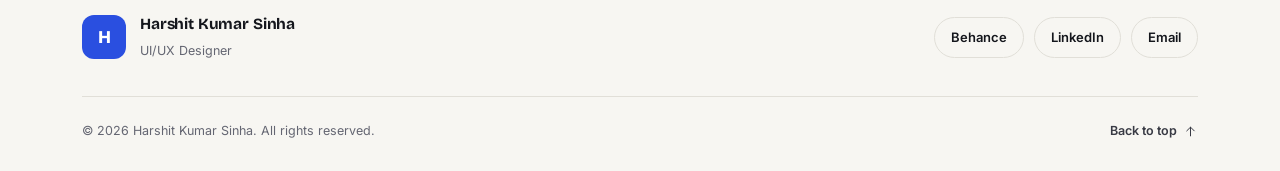
==== commit 33efe135: "Update email links to directly launch Gmail app on mobile and compose in Gmail on desktop" ====
--- a/index.html
+++ b/index.html
@@ -696,7 +696,7 @@
             <a href="Harshit_Kumar_Sinha_Resume_Clickable_Contacts.pdf" class="btn btn-ghost" target="_blank" rel="noopener noreferrer"><svg class="icon" style="width:16px;height:16px"><use href="#i-external"/></svg> View Resume</a>
           </div>
           <div class="hero-links">
-            <a href="https://mail.google.com/mail/?view=cm&amp;fs=1&amp;to=harshitbxrr%40gmail.com" target="_blank" rel="noopener noreferrer" aria-label="Email"><svg class="icon"><use href="#i-mail"/></svg></a>
+            <a href="mailto:harshitbxrr@gmail.com" class="hero-email-link" aria-label="Email"><svg class="icon"><use href="#i-mail"/></svg></a>
             <a href="#work" aria-label="Work"><svg class="icon"><use href="#i-grid"/></svg></a>
             <button type="button" id="shareBtn" aria-label="Share portfolio" title="Share portfolio"><svg class="icon"><use href="#i-external"/></svg></button>
           </div>
@@ -997,7 +997,7 @@
             <span class="contact-avail"><i></i> Harshit / Available for new projects</span>
             <h2>Let's design something meaningful.</h2>
             <p class="contact-sub">Have a product that needs a fresh look, or an idea that hasn't been designed yet? I'd love to hear about it.</p>
-            <a href="https://mail.google.com/mail/?view=cm&amp;fs=1&amp;to=harshitbxrr%40gmail.com" target="_blank" rel="noopener noreferrer" class="contact-email"><svg class="icon"><use href="#i-mail"/></svg> harshitbxrr@gmail.com</a>
+            <a href="mailto:harshitbxrr@gmail.com" class="contact-email"><svg class="icon"><use href="#i-mail"/></svg> harshitbxrr@gmail.com</a>
             <div class="contact-social">
               <a href="https://www.behance.net/harshitsinha1" target="_blank" rel="noopener noreferrer">Behance</a>
               <a href="https://www.linkedin.com/in/harshit-sinha-872bb9257?utm_source=share_via&amp;utm_content=profile&amp;utm_medium=member_android" target="_blank" rel="noopener noreferrer">LinkedIn</a>
@@ -1035,7 +1035,7 @@
       <div class="footer-links">
         <a href="https://www.behance.net/harshitsinha1" target="_blank" rel="noopener noreferrer">Behance</a>
         <a href="https://www.linkedin.com/in/harshit-sinha-872bb9257?utm_source=share_via&amp;utm_content=profile&amp;utm_medium=member_android" target="_blank" rel="noopener noreferrer">LinkedIn</a>
-        <a href="https://mail.google.com/mail/?view=cm&amp;fs=1&amp;to=harshitbxrr%40gmail.com" target="_blank" rel="noopener noreferrer">Email</a>
+        <a href="mailto:harshitbxrr@gmail.com" class="footer-email-link">Email</a>
       </div>
     </div>
     <div class="footer-bottom">
@@ -1135,6 +1135,24 @@
     window.location.href = composeUrl.toString();
   });
 
+  // Email links: direct mobile tap to native mail / Gmail app compose; on desktop open Gmail web in new tab
+  const emailLinks = document.querySelectorAll('a[href^="mailto:"], .contact-email, .hero-email-link, .footer-email-link');
+  emailLinks.forEach(link => {
+    link.addEventListener('click', (e) => {
+      const isMobile = /Android|iPhone|iPad|iPod|webOS|BlackBerry|IEMobile|Opera Mini/i.test(navigator.userAgent) ||
+                       (window.matchMedia && window.matchMedia('(max-width: 768px)').matches && 'ontouchstart' in window);
+      if (isMobile) {
+        // Tapping on mobile opens native email / Gmail app compose directly without a blank screen
+        e.preventDefault();
+        window.location.href = 'mailto:harshitbxrr@gmail.com';
+      } else {
+        // On desktop, open Gmail web compose in a new tab for seamless browser emailing
+        e.preventDefault();
+        window.open('https://mail.google.com/mail/?view=cm&fs=1&to=harshitbxrr%40gmail.com', '_blank', 'noopener,noreferrer');
+      }
+    });
+  });
+
   // Mobile nav toggle
   const navToggle = document.getElementById('navToggle');
   const mobilePanel = document.getElementById('mobilePanel');
@@ -1159,7 +1177,7 @@
       mascotWidget.style.removeProperty('--mascot-safe-bottom');
       mascotWidget.style.visibility = '';
       const viewportHeight = document.documentElement.clientHeight;
-      const emails = [...document.querySelectorAll('.contact-email, footer .footer-links a[href*="mail.google.com/mail"]')]
+      const emails = [...document.querySelectorAll('.contact-email, footer .footer-links a[href*="mailto"], footer .footer-links a[href*="mail.google.com/mail"]')]
         .filter((email) => email.getClientRects().length)
         .map((email) => email.getBoundingClientRect())
         .filter((rect) => rect.bottom > 0 && rect.top < viewportHeight);
